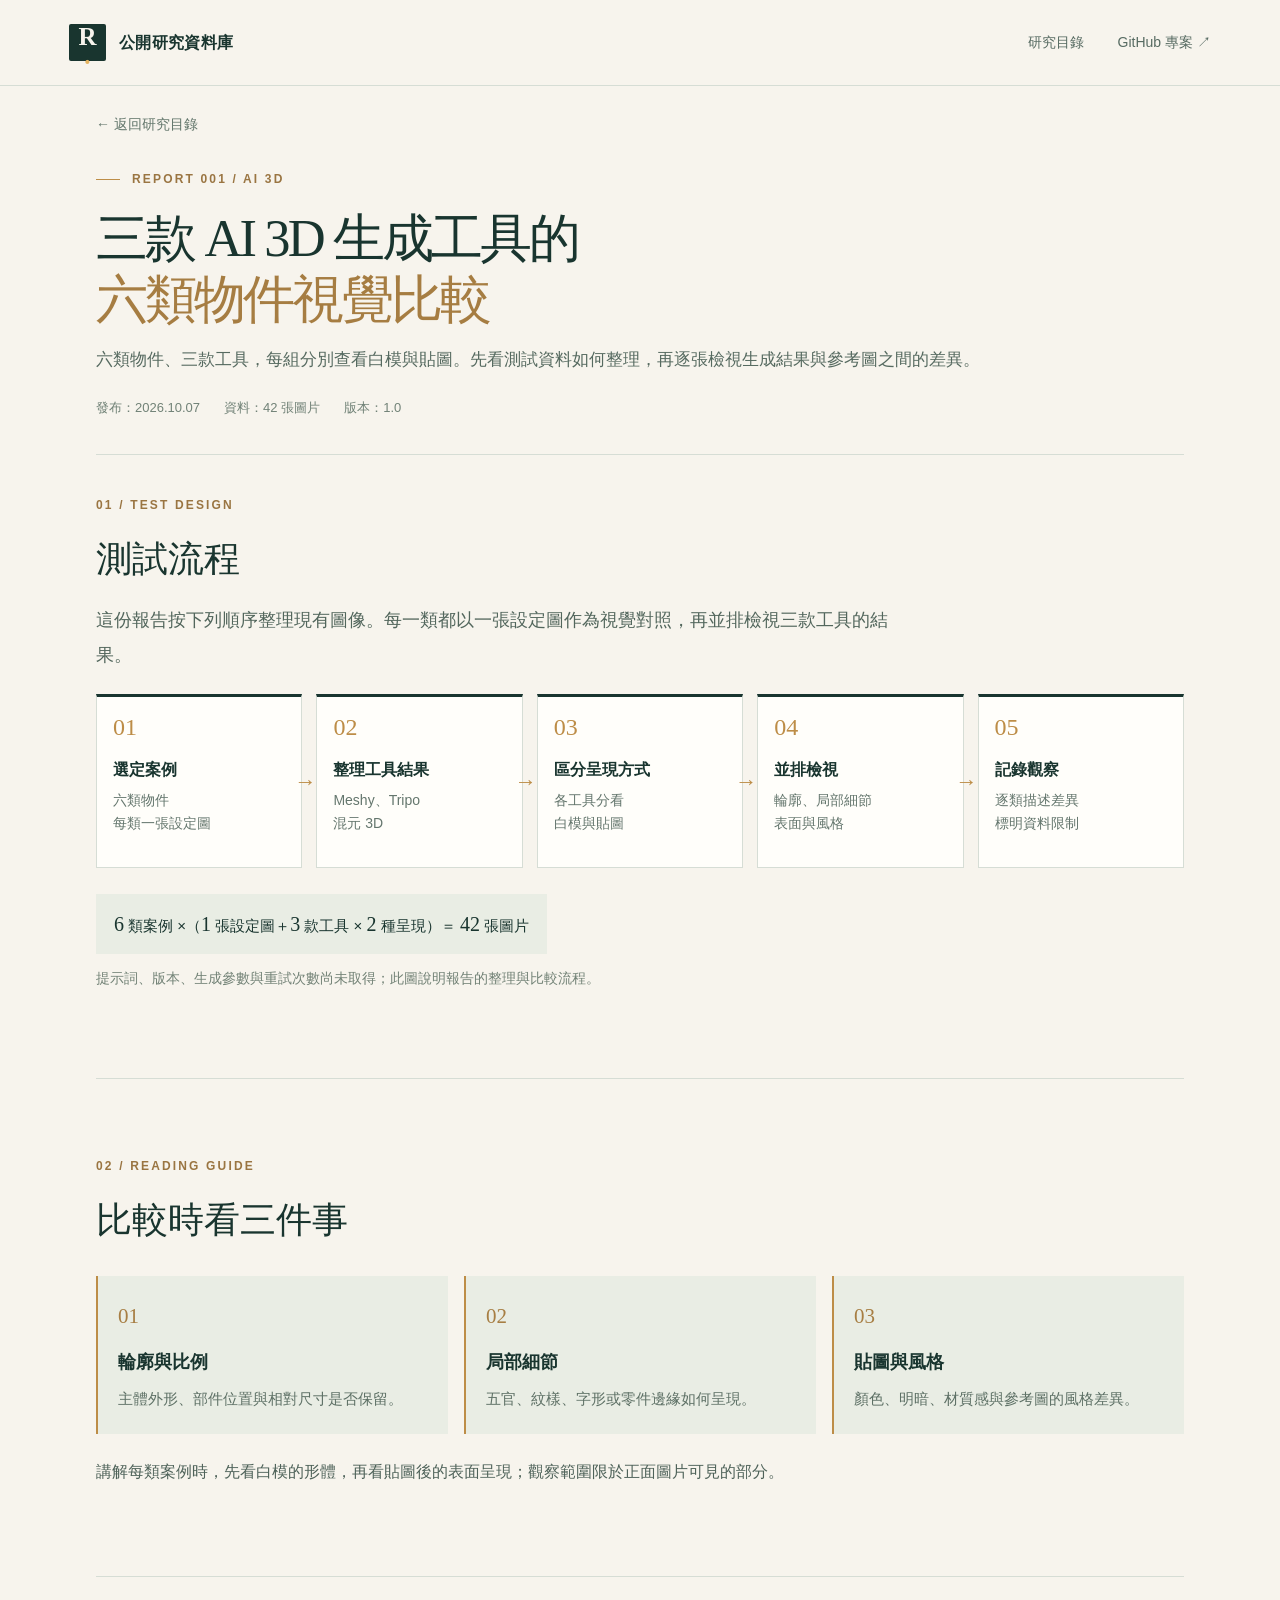
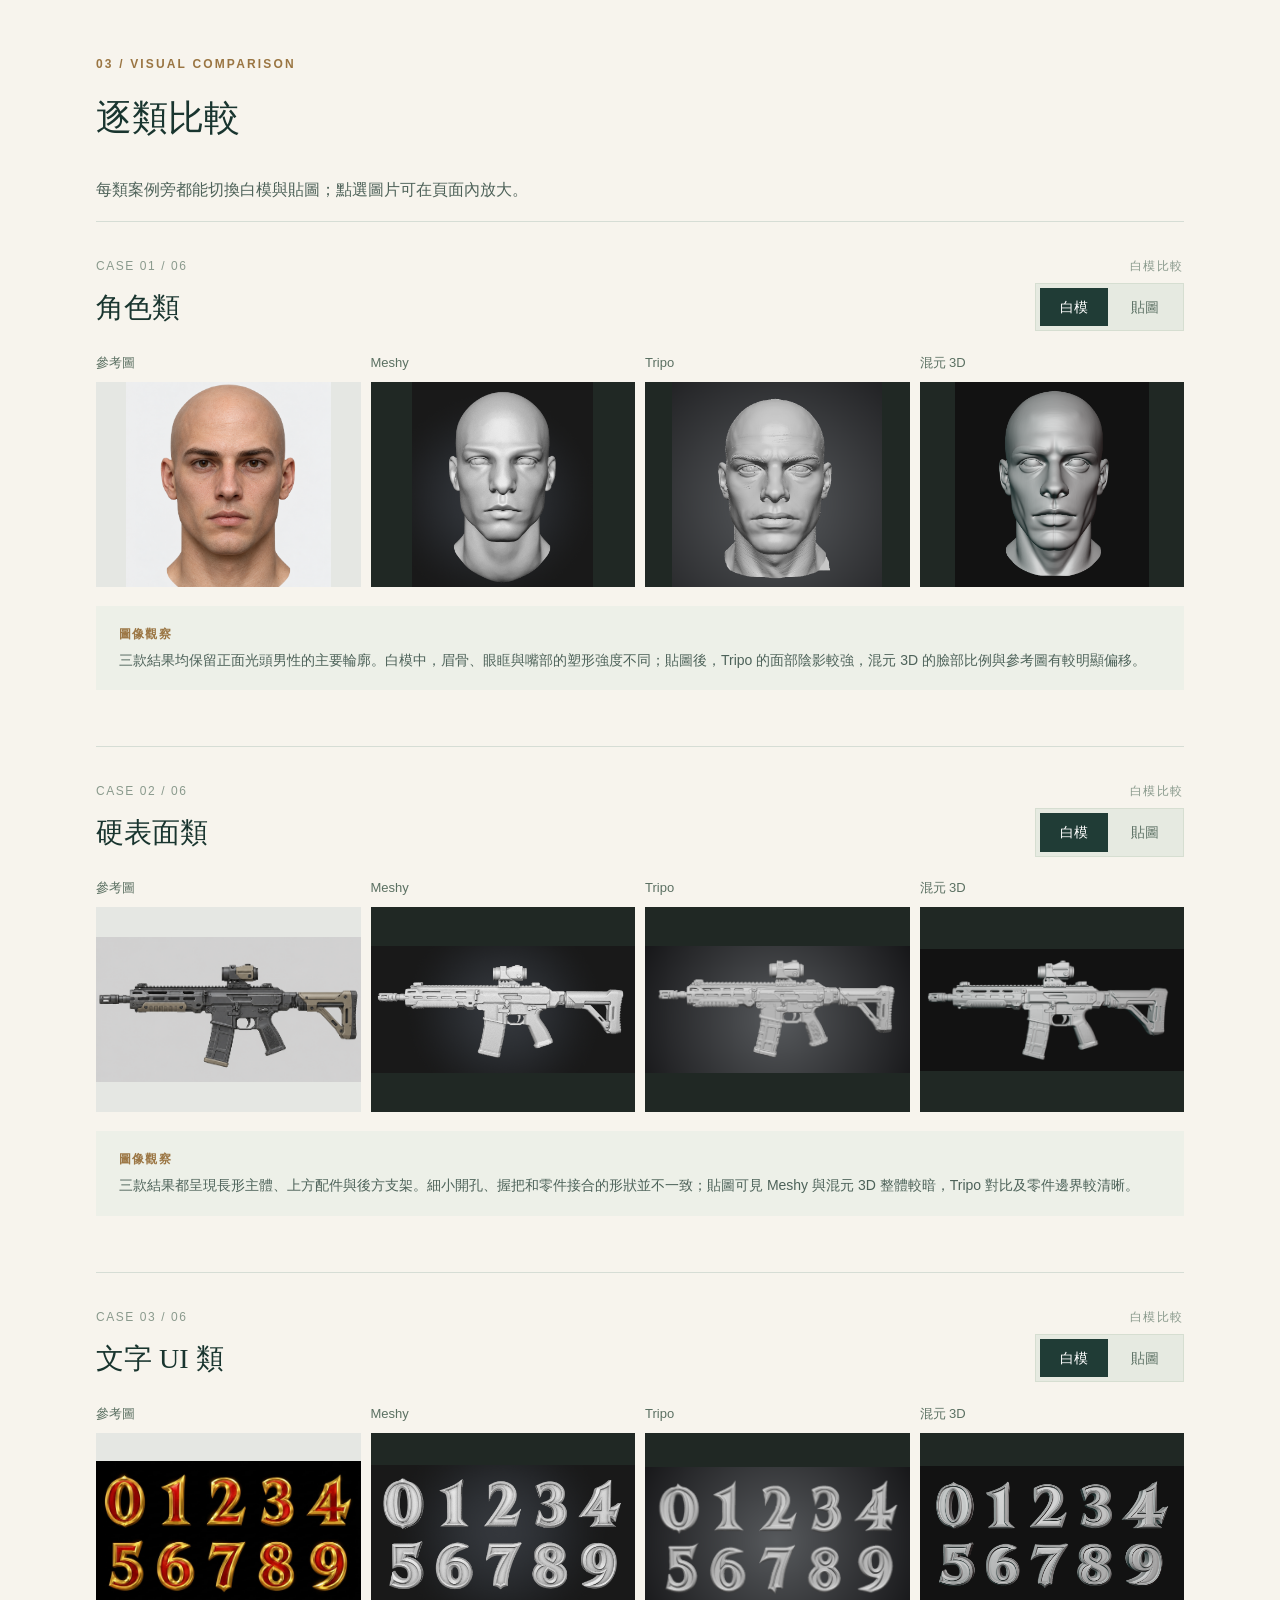
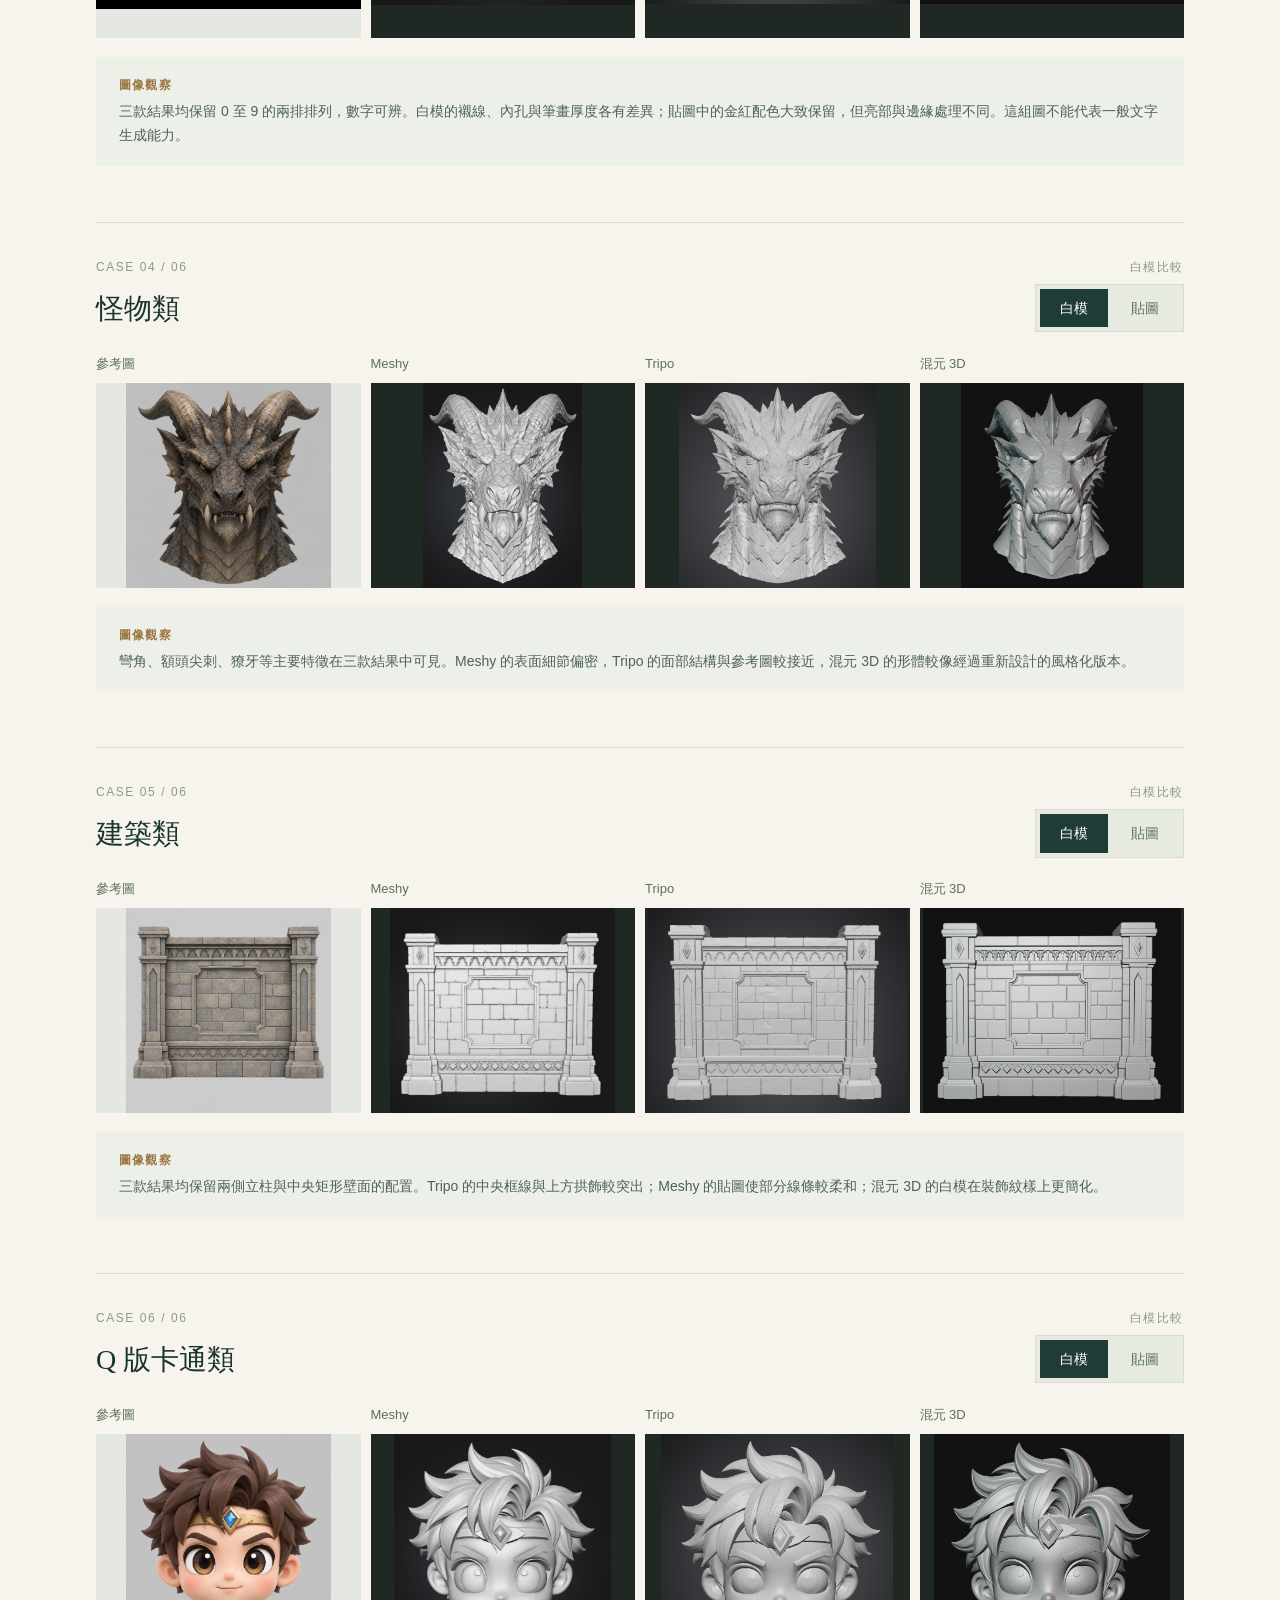
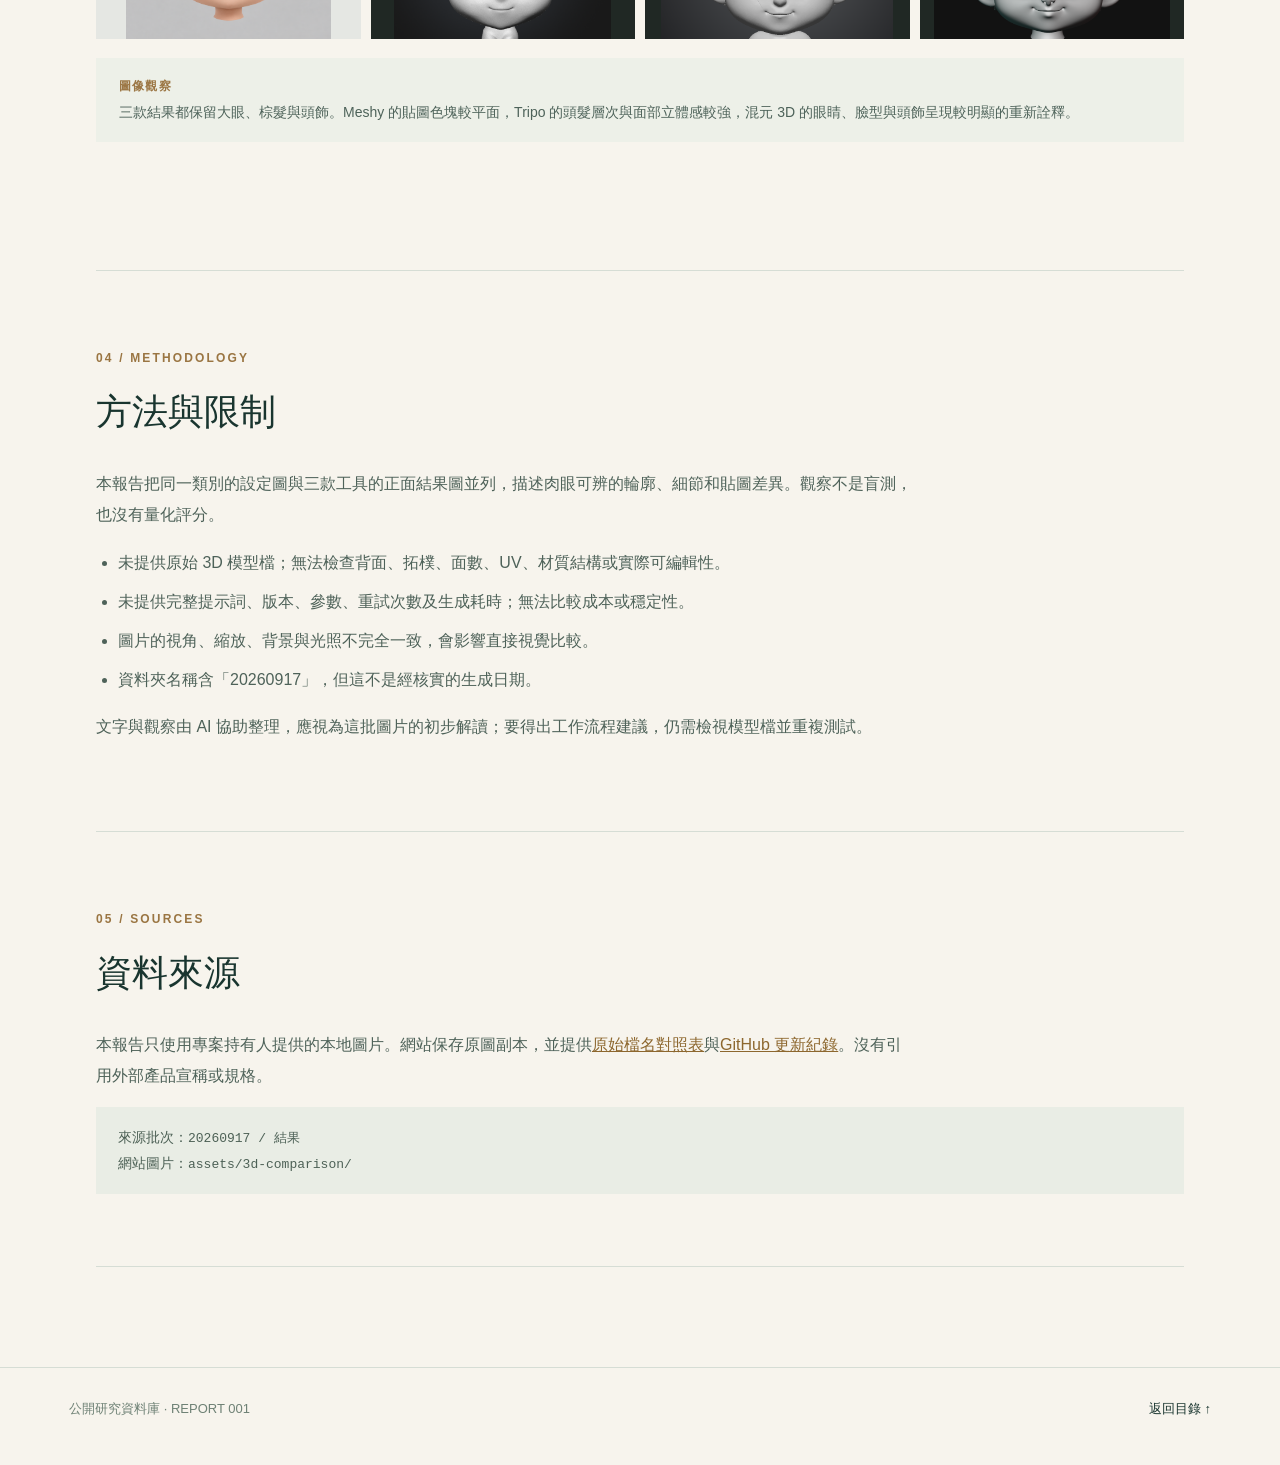
==== reports/3d-generation-comparison.html @ 57344607 "Place image mode controls beside each comparison case" ====
<!doctype html>
<html lang="zh-Hant">
<head>
  <meta charset="utf-8">
  <meta name="viewport" content="width=device-width, initial-scale=1">
  <meta name="theme-color" content="#f7f4ed">
  <meta name="description" content="以六類物件的 42 張圖片，比較 Meshy、Tripo、混元 3D 的白模與貼圖成果。">
  <title>三款 AI 3D 生成工具的六類物件視覺比較｜公開研究資料庫</title>
  <link rel="icon" type="image/svg+xml" href="data:image/svg+xml,%3Csvg xmlns='http://www.w3.org/2000/svg' viewBox='0 0 64 64'%3E%3Crect width='64' height='64' rx='13' fill='%231e3833'/%3E%3Cpath d='M16 17h15q6 0 6 7v23H22q-6 0-6-7zm32 0H33q-6 0-6 7v23h15q6 0 6-7z' fill='none' stroke='%23e5b461' stroke-width='3'/%3E%3C/svg%3E">
  <link rel="stylesheet" href="../styles.css">
  <link rel="stylesheet" href="../report-controls.css">
  <script src="../report.js" defer></script>
</head>
<body>
  <header class="site-header"><a class="brand" href="../" aria-label="公開研究資料庫首頁"><span class="brand-mark">R<span class="brand-dot">·</span></span><span>公開研究資料庫</span></a><nav aria-label="主選單"><a href="../">研究目錄</a><a href="https://github.com/pastfantast-glitch/open-research-library">GitHub 專案 ↗</a></nav></header>
  <main class="report-page">
    <div class="report-heading"><a class="back-link" href="../">← 返回研究目錄</a><div class="eyebrow"><span class="eyebrow-line"></span> REPORT 001 / AI 3D</div><h1>三款 AI 3D 生成工具的<br><em>六類物件視覺比較</em></h1><p class="report-deck">六類物件、三款工具，每組分別查看白模與貼圖。先看測試資料如何整理，再逐張檢視生成結果與參考圖之間的差異。</p><div class="byline"><span>發布：2026.10.07</span><span>資料：42 張圖片</span><span>版本：1.0</span></div></div>
    <div class="report-layout">
      <div class="report-body">
        <section id="process" class="article-section process-section" aria-labelledby="process-title"><span class="section-num">01 / TEST DESIGN</span><h2 id="process-title">測試流程</h2><p>這份報告按下列順序整理現有圖像。每一類都以一張設定圖作為視覺對照，再並排檢視三款工具的結果。</p><ol class="process-flow"><li><span class="step-index">01</span><h3>選定案例</h3><p>六類物件<br>每類一張設定圖</p></li><li><span class="step-index">02</span><h3>整理工具結果</h3><p>Meshy、Tripo<br>混元 3D</p></li><li><span class="step-index">03</span><h3>區分呈現方式</h3><p>各工具分看<br>白模與貼圖</p></li><li><span class="step-index">04</span><h3>並排檢視</h3><p>輪廓、局部細節<br>表面與風格</p></li><li><span class="step-index">05</span><h3>記錄觀察</h3><p>逐類描述差異<br>標明資料限制</p></li></ol><p class="process-total"><strong>6</strong> 類案例 ×（<strong>1</strong> 張設定圖＋<strong>3</strong> 款工具 × <strong>2</strong> 種呈現）＝ <strong>42</strong> 張圖片</p><p class="process-caveat">提示詞、版本、生成參數與重試次數尚未取得；此圖說明報告的整理與比較流程。</p></section>
        <section id="overview" class="article-section"><span class="section-num">02 / READING GUIDE</span><h2>比較時看三件事</h2><div class="criteria-grid"><div><span>01</span><h3>輪廓與比例</h3><p>主體外形、部件位置與相對尺寸是否保留。</p></div><div><span>02</span><h3>局部細節</h3><p>五官、紋樣、字形或零件邊緣如何呈現。</p></div><div><span>03</span><h3>貼圖與風格</h3><p>顏色、明暗、材質感與參考圖的風格差異。</p></div></div><p>講解每類案例時，先看白模的形體，再看貼圖後的表面呈現；觀察範圍限於正面圖片可見的部分。</p></section>
        <section id="comparison" class="article-section comparison-section"><span class="section-num">03 / VISUAL COMPARISON</span><h2>逐類比較</h2><p>每類案例旁都能切換白模與貼圖；點選圖片可在頁面內放大。</p><div id="comparison-list"></div></section>
        <section id="limits" class="article-section"><span class="section-num">04 / METHODOLOGY</span><h2>方法與限制</h2><p>本報告把同一類別的設定圖與三款工具的正面結果圖並列，描述肉眼可辨的輪廓、細節和貼圖差異。觀察不是盲測，也沒有量化評分。</p><ul class="limits-list"><li>未提供原始 3D 模型檔；無法檢查背面、拓樸、面數、UV、材質結構或實際可編輯性。</li><li>未提供完整提示詞、版本、參數、重試次數及生成耗時；無法比較成本或穩定性。</li><li>圖片的視角、縮放、背景與光照不完全一致，會影響直接視覺比較。</li><li>資料夾名稱含「20260917」，但這不是經核實的生成日期。</li></ul><p>文字與觀察由 AI 協助整理，應視為這批圖片的初步解讀；要得出工作流程建議，仍需檢視模型檔並重複測試。</p></section>
        <section id="sources" class="article-section"><span class="section-num">05 / SOURCES</span><h2>資料來源</h2><p>本報告只使用專案持有人提供的本地圖片。網站保存原圖副本，並提供<a href="https://github.com/pastfantast-glitch/open-research-library/blob/main/reports/3d-generation-comparison-sources.md">原始檔名對照表</a>與<a href="https://github.com/pastfantast-glitch/open-research-library/commits/main">GitHub 更新紀錄</a>。沒有引用外部產品宣稱或規格。</p><div class="source-note">來源批次：<code>20260917 / 結果</code><br>網站圖片：<code>assets/3d-comparison/</code></div></section>
      </div>
    </div>
  </main>
  <dialog id="image-dialog" class="image-dialog" aria-label="圖片放大檢視" aria-describedby="image-dialog-caption">
    <div class="image-dialog-content"><button type="button" class="image-dialog-close" aria-label="關閉放大圖片">關閉 ×</button><img id="image-dialog-image" alt=""><p id="image-dialog-caption"></p></div>
  </dialog>
  <footer class="site-footer"><span>公開研究資料庫 · REPORT 001</span><a href="../">返回目錄 ↑</a></footer>
</body>
</html>
---- styles.css ----
:root{color-scheme:light;--paper:#f7f4ed;--ink:#19352f;--muted:#61716b;--line:#d6ddd5;--gold:#bd8d47;--dark:#203c36;--surface:#fffefa}*{box-sizing:border-box}html{scroll-behavior:smooth}body{margin:0;background:var(--paper);color:var(--ink);font-family:Arial,"Noto Sans TC","Microsoft JhengHei",sans-serif;font-size:16px;line-height:1.75}a{color:inherit}a:focus-visible,button:focus-visible{outline:3px solid var(--gold);outline-offset:3px}img{display:block;max-width:100%}.site-header{height:86px;padding:0 max(5.4vw,22px);display:flex;align-items:center;justify-content:space-between;border-bottom:1px solid var(--line)}.brand{text-decoration:none;font-weight:700;display:flex;align-items:center;gap:13px;letter-spacing:.02em}.brand-mark{height:37px;width:37px;background:var(--ink);color:var(--paper);display:grid;place-items:center;border-radius:2px;font-family:Georgia,serif;font-size:25px;line-height:1}.brand-dot{color:#e5b461}.site-header nav{display:flex;gap:34px;align-items:center}.site-header nav a{text-decoration:none;color:#576b62;font-size:14px}.site-header nav a:hover,.site-header nav .nav-active{color:var(--ink)}main{max-width:1600px;margin:auto}.catalog-intro{padding:110px max(7.5vw,24px) 65px;min-height:570px;background:radial-gradient(circle at 88% 20%,#e4e7db 0,#f7f4ed 34%)}.eyebrow,.overline,.section-num{font-size:12px;font-weight:700;letter-spacing:.18em;color:#9a7542}.eyebrow{display:flex;align-items:center;gap:12px}.eyebrow-line{display:inline-block;height:1px;width:24px;background:var(--gold)}h1,h2,h3,p{margin-top:0}.catalog-intro h1,.report-heading h1{font-family:Georgia,"Noto Serif TC","PMingLiU",serif;font-weight:500;letter-spacing:-.055em;line-height:1.17}.catalog-intro h1{font-size:clamp(55px,7.2vw,112px);margin:25px 0 23px}.catalog-intro h1 em,.report-heading h1 em{font-style:normal;color:#a67d42}.catalog-intro>p{max-width:580px;font-size:18px;color:#53665d;line-height:1.9}.catalog-meta{display:flex;gap:42px;flex-wrap:wrap;margin-top:65px;padding-top:20px;border-top:1px solid var(--line);color:#66776e;font-size:14px}.catalog-meta strong{font-family:Georgia,serif;font-size:22px;font-weight:400;color:var(--ink);margin-right:8px}.listing{padding:70px max(7.5vw,24px) 100px}.section-heading{display:flex;justify-content:space-between;align-items:flex-end;margin-bottom:30px}.section-heading h2{font-family:Georgia,"Noto Serif TC",serif;font-size:36px;font-weight:500;margin:5px 0 0}.listing-count{font-family:Georgia,serif;color:#74877d;font-size:14px}.report-card{display:grid;grid-template-columns:42% 58%;min-height:390px;background:var(--surface);border:1px solid var(--line);text-decoration:none;transition:transform .2s,box-shadow .2s}.report-card:hover{transform:translateY(-3px);box-shadow:0 16px 40px #213b2c19}.report-cover{position:relative;background:#2e3734;overflow:hidden}.report-cover img{width:100%;height:100%;object-fit:cover;object-position:center 39%;opacity:.9;transition:transform .5s}.report-card:hover .report-cover img{transform:scale(1.04)}.cover-index{position:absolute;left:24px;top:23px;color:#fff;border:1px solid #ffffff80;padding:4px 11px;font-size:12px;letter-spacing:.14em}.report-card-body{padding:38px 46px;display:flex;flex-direction:column}.tag-row{display:flex;gap:8px;flex-wrap:wrap}.tag{border:1px solid #cbd7cd;color:#526a59;padding:2px 10px;font-size:12px;letter-spacing:.04em}.report-card h3{font-family:Georgia,"Noto Serif TC",serif;font-size:clamp(25px,2.7vw,38px);font-weight:500;line-height:1.5;margin:30px 0 10px}.report-card p{color:#63736b;max-width:540px;font-size:15px}.card-footer{border-top:1px solid var(--line);padding-top:18px;margin-top:auto;display:flex;justify-content:space-between;gap:10px;color:#76857c;font-size:13px}.read-link{font-weight:700;color:var(--ink)}.method-note{margin:0 max(7.5vw,24px) 110px;padding:40px 50px;background:#e9ece2;border-left:3px solid var(--gold)}.method-note h2{font-family:Georgia,"Noto Serif TC",serif;font-size:28px;font-weight:500;margin:8px 0}.method-note p{max-width:760px;color:#617168;margin-bottom:0}.site-footer{min-height:100px;border-top:1px solid var(--line);padding:30px max(5.4vw,22px);display:flex;justify-content:space-between;gap:20px;color:#6e8175;font-size:13px}.site-footer a{text-decoration:none;color:var(--ink)}
.report-page{padding:0 max(7.5vw,24px) 100px}.report-heading{padding:37px 0 55px;border-bottom:1px solid var(--line)}.back-link{font-size:14px;color:#62766b;text-decoration:none;display:inline-block;margin-bottom:62px}.back-link:hover{text-decoration:underline}.report-heading h1{font-size:clamp(42px,5vw,75px);margin:25px 0 22px}.report-deck{max-width:780px;font-size:18px;line-height:1.9;color:#566a60}.byline{display:flex;flex-wrap:wrap;gap:24px;margin-top:34px;font-size:13px;color:#718277}.report-layout{display:grid;grid-template-columns:175px minmax(0,1fr);gap:6vw;max-width:1250px;margin:auto}.report-aside{position:sticky;top:30px;align-self:start;padding-top:75px;display:flex;flex-direction:column;gap:14px}.report-aside .overline{margin-bottom:10px}.report-aside a{font-size:14px;text-decoration:none;color:#65796d}.report-aside a:hover{text-decoration:underline;color:var(--ink)}.report-body{min-width:0}.article-section{padding:72px 0;border-bottom:1px solid var(--line);scroll-margin-top:22px}.article-section h2{font-family:Georgia,"Noto Serif TC",serif;font-size:36px;font-weight:500;margin:10px 0 24px}.article-section>p,.article-section>ul{max-width:820px;color:#4e6259;line-height:1.95}.article-section a{color:#8d672e}.summary-grid{display:flex;max-width:760px;border-top:1px solid var(--line);border-bottom:1px solid var(--line);margin:37px 0;padding:24px 0}.summary-grid div{flex:1;display:flex;flex-direction:column;gap:2px;padding:0 18px;border-right:1px solid var(--line)}.summary-grid div:first-child{padding-left:0}.summary-grid div:last-child{border:0}.summary-grid strong{font-family:Georgia,serif;font-size:38px;font-weight:400;line-height:1.2}.summary-grid span{font-size:13px;color:#73847a}.mode-switch{display:inline-flex;padding:4px;background:#e6eae1;border:1px solid #d6ded1;margin:15px 0 34px;gap:3px}.mode-switch button{appearance:none;border:0;background:transparent;padding:9px 26px;font:inherit;font-size:14px;color:#5b7063;cursor:pointer}.mode-switch button.active{background:var(--dark);color:#fff}.case-study{padding:34px 0 56px;border-top:1px solid var(--line);scroll-margin-top:24px}.case-topline{display:flex;justify-content:space-between;color:#8a9a8d;font-size:12px;letter-spacing:.13em}.case-study h3{font-family:Georgia,"Noto Serif TC",serif;font-size:28px;font-weight:500;margin:6px 0 24px}.comparison-grid{display:grid;grid-template-columns:repeat(4,minmax(0,1fr));gap:10px}.comparison-grid figure{margin:0;min-width:0}.comparison-grid figcaption{font-size:13px;color:#5b7062;min-height:30px}.image-link{position:relative;display:block;background:#202824;height:205px;overflow:hidden}.image-link img{width:100%;height:100%;object-fit:contain}.reference-figure .image-link{background:#e5e7e3}.expand-hint{position:absolute;right:5px;bottom:5px;background:#19352fe0;color:#fff;padding:2px 7px;font-size:11px;opacity:0;transition:opacity .2s}.image-link:hover .expand-hint,.image-link:focus-visible .expand-hint{opacity:1}.case-observation{max-width:none!important;background:#edf0e8;padding:18px 23px;margin:19px 0 0;color:#4d6259;font-size:14px}.case-observation span{display:block;font-size:12px;color:#9c7745;font-weight:700;letter-spacing:.1em;margin-bottom:3px}.limits-list{padding-left:22px}.limits-list li{margin-bottom:8px}.source-note{background:#e9ede5;padding:18px 22px;font-size:14px;color:#4d6156;overflow-wrap:anywhere}.source-note code{font-size:13px}
@media(max-width:900px){.catalog-intro{min-height:auto;padding-top:75px}.report-layout{grid-template-columns:1fr}.report-aside{display:none}.comparison-grid{grid-template-columns:repeat(2,minmax(0,1fr))}.image-link{height:240px}.report-card{grid-template-columns:40% 60%}.report-card-body{padding:28px}}@media(max-width:600px){.site-header{height:auto;min-height:75px;padding:15px 20px;gap:12px}.brand{font-size:14px}.site-header nav{gap:14px}.site-header nav a{font-size:12px}.site-header nav a:last-child{max-width:76px;line-height:1.3}.catalog-intro{padding:68px 24px 40px}.catalog-intro h1{font-size:58px}.catalog-meta{margin-top:42px;gap:14px 25px}.listing{padding:60px 20px}.report-card{display:block}.report-cover{height:270px}.report-card-body{min-height:340px;padding:25px}.report-card h3{font-size:28px;margin:25px 0 8px}.card-footer{font-size:12px}.method-note{margin:0 20px 65px;padding:28px}.site-footer{padding:25px 20px;flex-direction:column}.report-page{padding:0 20px 70px}.back-link{margin-bottom:50px}.report-heading h1{font-size:42px}.report-deck{font-size:16px}.article-section{padding:56px 0}.article-section h2{font-size:31px}.comparison-grid{gap:8px}.image-link{height:170px}.case-study h3{font-size:25px}.case-observation{padding:15px}.summary-grid strong{font-size:32px}.summary-grid div{padding:0 10px}}
.report-layout{display:block;max-width:1100px}.image-link{appearance:none;border:0;width:100%;padding:0;cursor:zoom-in;text-align:left}.dialog-open{overflow:hidden}.image-dialog{width:min(1200px,calc(100vw - 32px));max-width:none;max-height:calc(100dvh - 32px);padding:0;border:0;background:#14241f;color:#fff;box-shadow:0 24px 80px #07130eb3}.image-dialog::backdrop{background:#07120fd9}.image-dialog-content{display:flex;flex-direction:column;align-items:center;padding:48px 18px 12px}.image-dialog-close{position:absolute;right:12px;top:8px;border:0;background:transparent;color:#fff;font:inherit;font-size:15px;cursor:pointer;padding:6px 10px}.image-dialog img{display:block;max-width:100%;max-height:calc(100dvh - 130px);width:auto;height:auto;object-fit:contain}.image-dialog p{margin:10px 0 0;font-size:14px;color:#e3e9e3;text-align:center}
.process-section{padding-top:60px}.process-section>p:first-of-type{font-size:18px;color:#52665c}.process-flow{list-style:none;display:grid;grid-template-columns:repeat(5,minmax(0,1fr));gap:14px;padding:0;margin:34px 0 20px}.process-flow li{position:relative;min-width:0;min-height:174px;padding:18px 16px;background:#fffefa;border:1px solid var(--line);border-top:3px solid var(--ink)}.process-flow li:not(:last-child)::after{content:'→';position:absolute;top:50%;right:-15px;transform:translateY(-50%);z-index:1;color:var(--gold);font-size:22px;line-height:1}.step-index{display:block;font-family:Georgia,serif;font-size:24px;line-height:1;color:var(--gold);margin-bottom:20px}.process-flow h3{font-size:16px;line-height:1.4;margin:0 0 8px}.process-flow p{font-size:14px;line-height:1.65;color:#64766d;margin:0}.process-total{display:inline-block!important;max-width:none!important;margin:6px 0 11px;padding:13px 18px;background:#e9ede4;color:var(--ink)!important;font-size:15px;line-height:1.7!important}.process-total strong{font-family:Georgia,serif;font-size:20px;font-weight:400}.process-caveat{font-size:14px;color:#728276!important}.image-dialog{width:min(760px,calc(100vw - 36px));max-height:min(78dvh,700px)}.image-dialog::backdrop{background:#07120f99}.image-dialog-content{padding:42px 15px 13px}.image-dialog img{max-height:min(60dvh,580px)}
@media(max-width:820px){.process-flow{grid-template-columns:1fr;gap:10px}.process-flow li{display:grid;grid-template-columns:40px 1fr;column-gap:12px;min-height:0;padding:15px}.process-flow li:not(:last-child)::after{display:none}.step-index{grid-row:span 2;margin:2px 0 0}.process-flow h3{margin:0 0 3px}.process-flow p br{display:none}.process-total{display:block!important}}
.criteria-grid{display:grid;grid-template-columns:repeat(3,minmax(0,1fr));gap:16px;margin:24px 0 22px}.criteria-grid>div{padding:22px 20px;background:#e9ede4;border-left:2px solid var(--gold)}.criteria-grid span{font-family:Georgia,serif;color:#a77e43;font-size:21px}.criteria-grid h3{font-size:18px;margin:12px 0 8px}.criteria-grid p{font-size:15px;line-height:1.75;color:#5d7065;margin:0}@media(min-width:901px){.report-heading{padding:24px 0 35px}.back-link{margin-bottom:32px}.report-heading h1{font-size:clamp(42px,4.1vw,60px);margin:18px 0 14px}.report-deck{font-size:17px;max-width:900px}.byline{margin-top:20px}.process-section{padding-top:35px}.process-section h2{margin-bottom:12px}.process-flow{margin-top:20px}}@media(max-width:700px){.criteria-grid{grid-template-columns:1fr;gap:10px}.criteria-grid>div{padding:16px 18px}.criteria-grid h3{margin:2px 0}.criteria-grid p{font-size:14px}}
---- report-controls.css ----
.case-heading-row {
  display: flex;
  align-items: center;
  justify-content: space-between;
  flex-wrap: wrap;
  gap: 12px;
  margin: 6px 0 20px;
}

.case-heading-row h3 {
  margin: 0;
}

.case-mode-switch {
  margin: 0;
}

.case-mode-switch button {
  padding: 7px 20px;
}

@media (max-width: 600px) {
  .case-heading-row {
    align-items: flex-start;
  }

  .case-mode-switch button {
    padding: 7px 17px;
  }
}
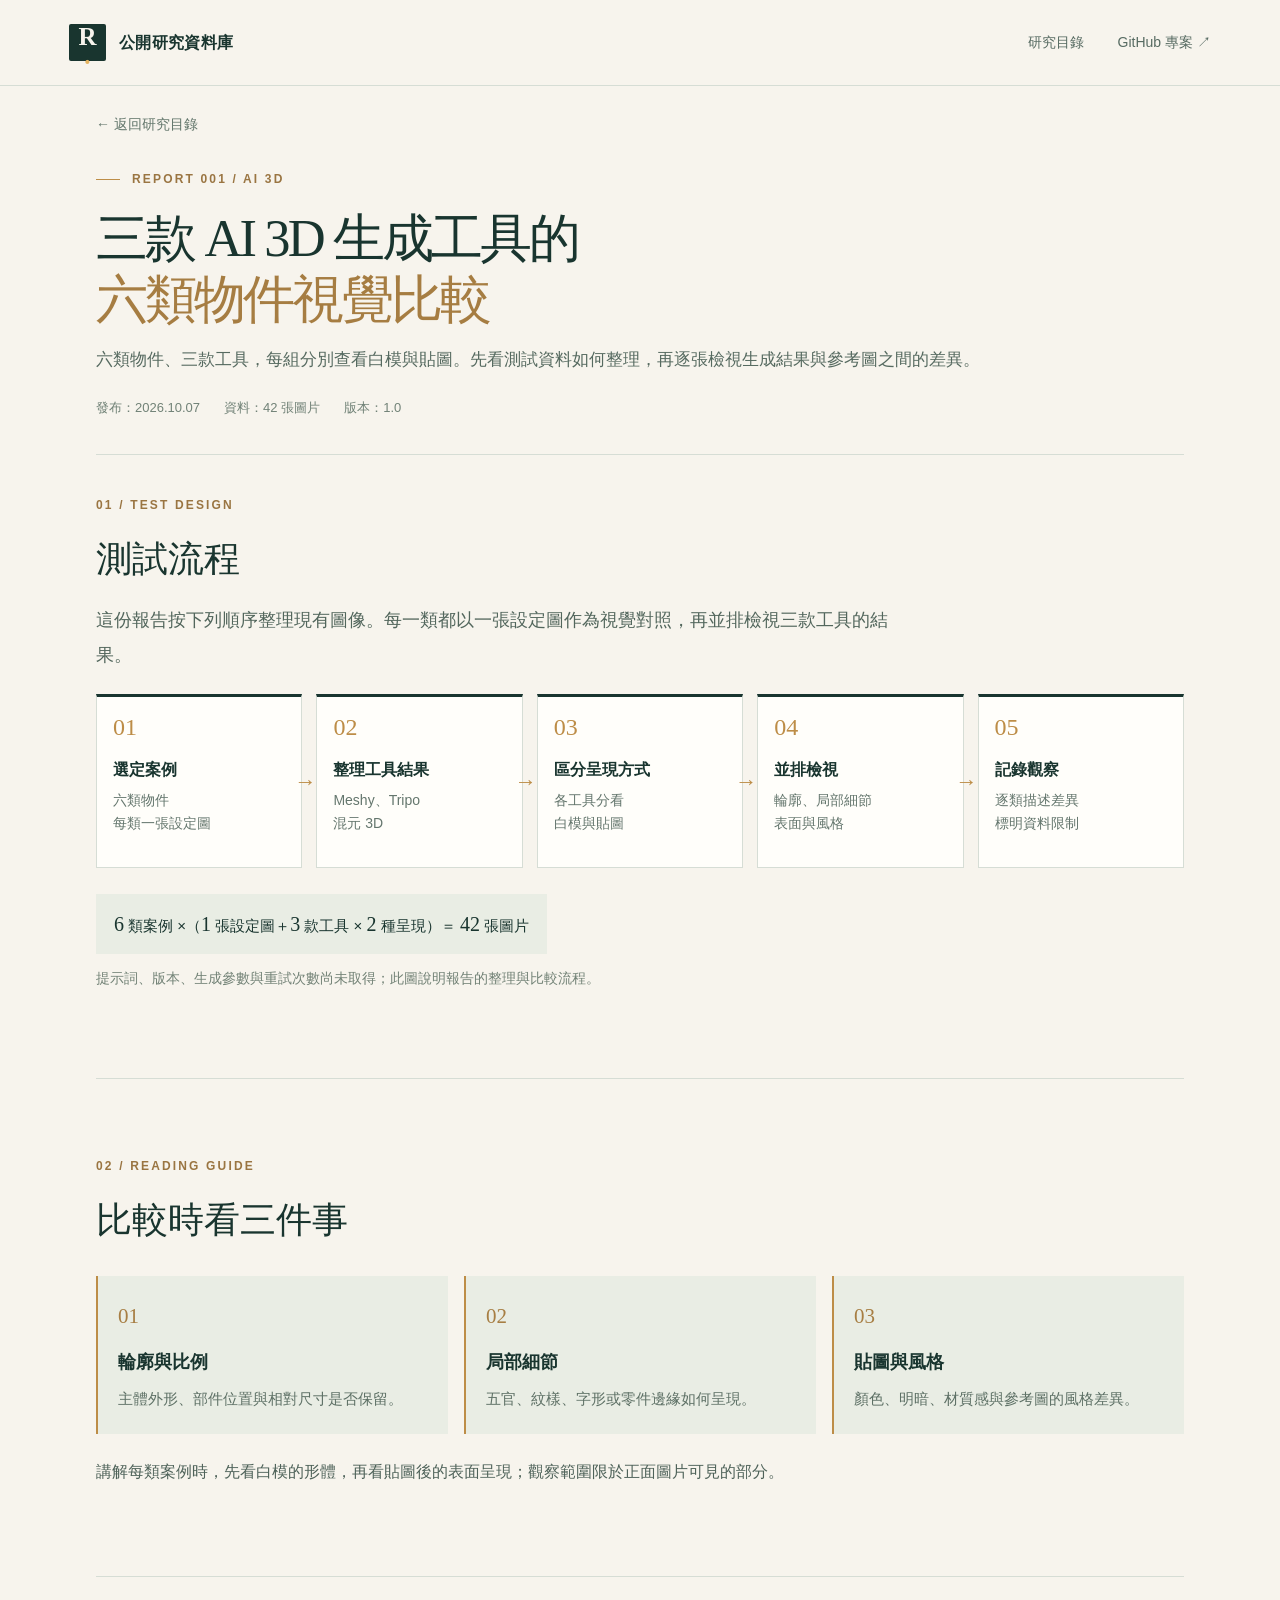
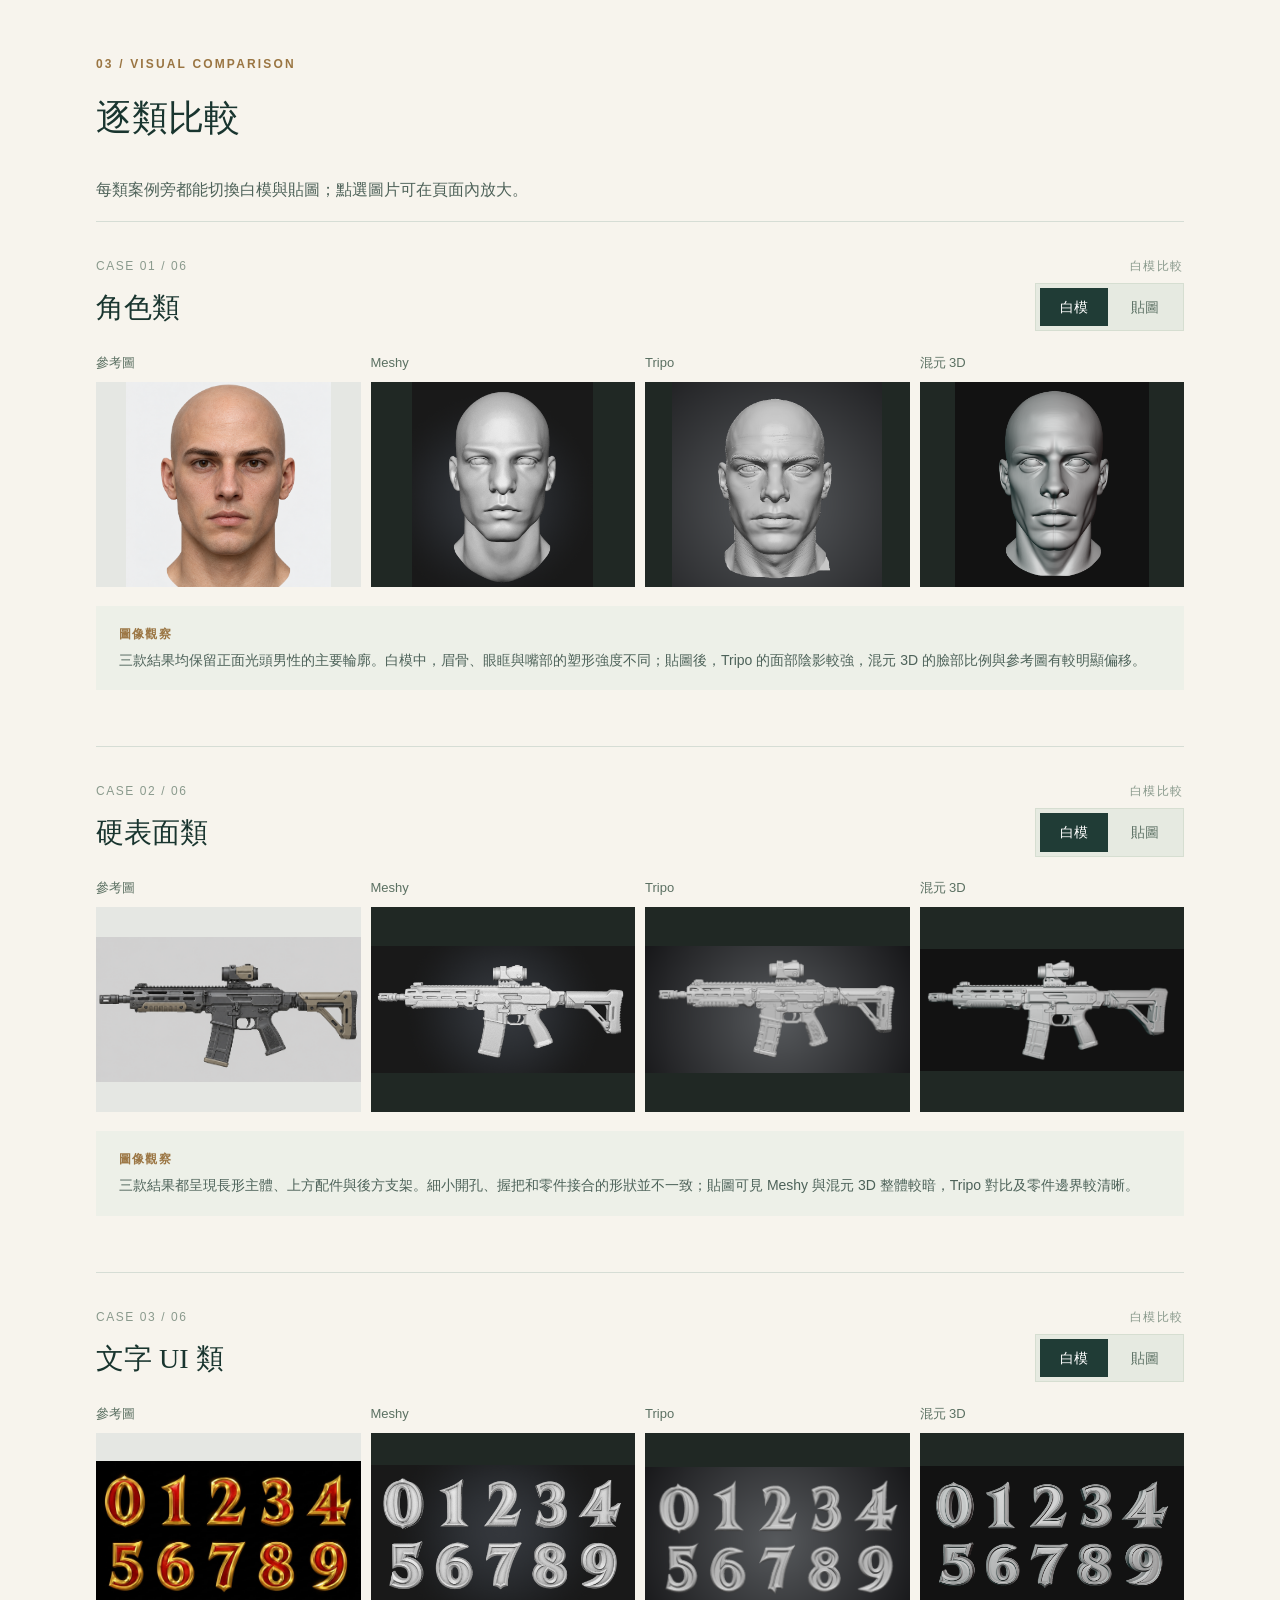
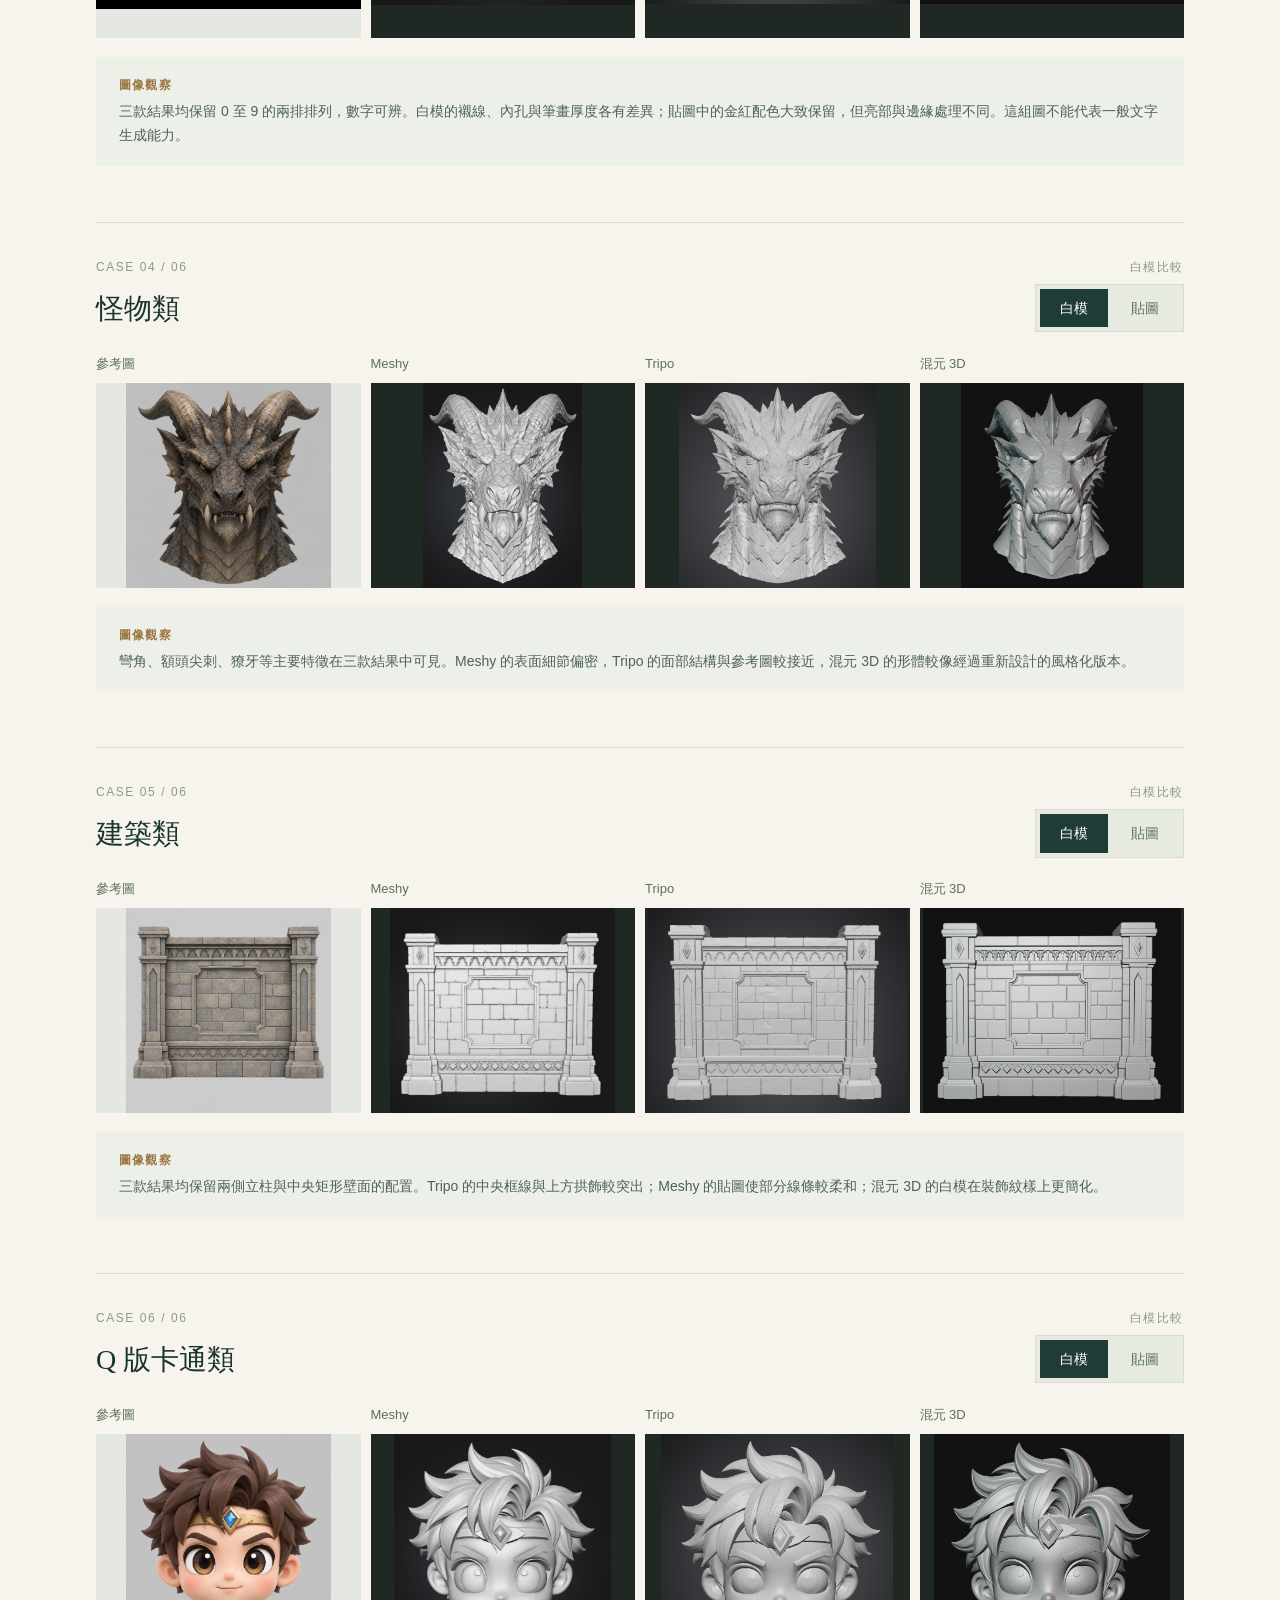
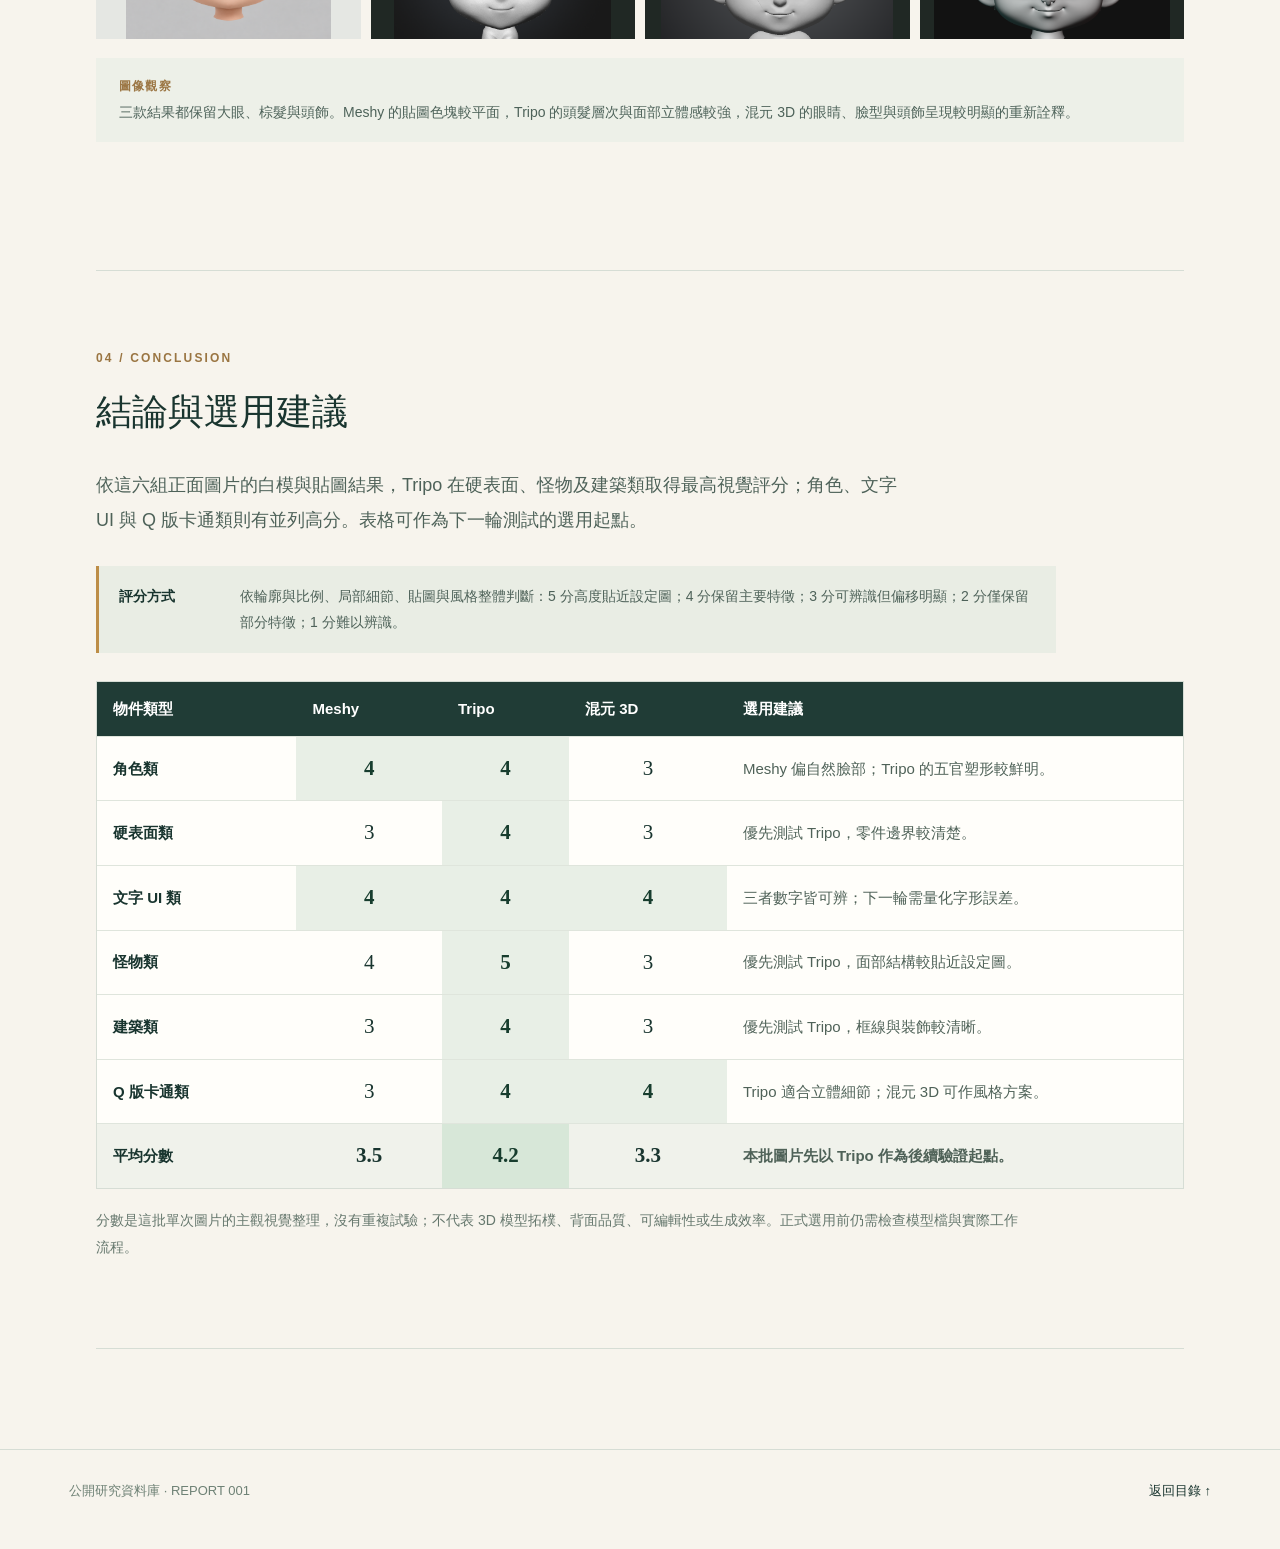
==== commit 002bfd63: "Replace report ending with visual scorecard and recommendations" ====
--- a/reports/3d-generation-comparison.html
+++ b/reports/3d-generation-comparison.html
@@ -20,8 +20,7 @@
         <section id="process" class="article-section process-section" aria-labelledby="process-title"><span class="section-num">01 / TEST DESIGN</span><h2 id="process-title">測試流程</h2><p>這份報告按下列順序整理現有圖像。每一類都以一張設定圖作為視覺對照，再並排檢視三款工具的結果。</p><ol class="process-flow"><li><span class="step-index">01</span><h3>選定案例</h3><p>六類物件<br>每類一張設定圖</p></li><li><span class="step-index">02</span><h3>整理工具結果</h3><p>Meshy、Tripo<br>混元 3D</p></li><li><span class="step-index">03</span><h3>區分呈現方式</h3><p>各工具分看<br>白模與貼圖</p></li><li><span class="step-index">04</span><h3>並排檢視</h3><p>輪廓、局部細節<br>表面與風格</p></li><li><span class="step-index">05</span><h3>記錄觀察</h3><p>逐類描述差異<br>標明資料限制</p></li></ol><p class="process-total"><strong>6</strong> 類案例 ×（<strong>1</strong> 張設定圖＋<strong>3</strong> 款工具 × <strong>2</strong> 種呈現）＝ <strong>42</strong> 張圖片</p><p class="process-caveat">提示詞、版本、生成參數與重試次數尚未取得；此圖說明報告的整理與比較流程。</p></section>
         <section id="overview" class="article-section"><span class="section-num">02 / READING GUIDE</span><h2>比較時看三件事</h2><div class="criteria-grid"><div><span>01</span><h3>輪廓與比例</h3><p>主體外形、部件位置與相對尺寸是否保留。</p></div><div><span>02</span><h3>局部細節</h3><p>五官、紋樣、字形或零件邊緣如何呈現。</p></div><div><span>03</span><h3>貼圖與風格</h3><p>顏色、明暗、材質感與參考圖的風格差異。</p></div></div><p>講解每類案例時，先看白模的形體，再看貼圖後的表面呈現；觀察範圍限於正面圖片可見的部分。</p></section>
         <section id="comparison" class="article-section comparison-section"><span class="section-num">03 / VISUAL COMPARISON</span><h2>逐類比較</h2><p>每類案例旁都能切換白模與貼圖；點選圖片可在頁面內放大。</p><div id="comparison-list"></div></section>
-        <section id="limits" class="article-section"><span class="section-num">04 / METHODOLOGY</span><h2>方法與限制</h2><p>本報告把同一類別的設定圖與三款工具的正面結果圖並列，描述肉眼可辨的輪廓、細節和貼圖差異。觀察不是盲測，也沒有量化評分。</p><ul class="limits-list"><li>未提供原始 3D 模型檔；無法檢查背面、拓樸、面數、UV、材質結構或實際可編輯性。</li><li>未提供完整提示詞、版本、參數、重試次數及生成耗時；無法比較成本或穩定性。</li><li>圖片的視角、縮放、背景與光照不完全一致，會影響直接視覺比較。</li><li>資料夾名稱含「20260917」，但這不是經核實的生成日期。</li></ul><p>文字與觀察由 AI 協助整理，應視為這批圖片的初步解讀；要得出工作流程建議，仍需檢視模型檔並重複測試。</p></section>
-        <section id="sources" class="article-section"><span class="section-num">05 / SOURCES</span><h2>資料來源</h2><p>本報告只使用專案持有人提供的本地圖片。網站保存原圖副本，並提供<a href="https://github.com/pastfantast-glitch/open-research-library/blob/main/reports/3d-generation-comparison-sources.md">原始檔名對照表</a>與<a href="https://github.com/pastfantast-glitch/open-research-library/commits/main">GitHub 更新紀錄</a>。沒有引用外部產品宣稱或規格。</p><div class="source-note">來源批次：<code>20260917 / 結果</code><br>網站圖片：<code>assets/3d-comparison/</code></div></section>
+        <section id="conclusion" class="article-section conclusion-section"><span class="section-num">04 / CONCLUSION</span><h2>結論與選用建議</h2><p>依這六組正面圖片的白模與貼圖結果，Tripo 在硬表面、怪物及建築類取得最高視覺評分；角色、文字 UI 與 Q 版卡通類則有並列高分。表格可作為下一輪測試的選用起點。</p><div class="score-key"><strong>評分方式</strong><span>依輪廓與比例、局部細節、貼圖與風格整體判斷：5 分高度貼近設定圖；4 分保留主要特徵；3 分可辨識但偏移明顯；2 分僅保留部分特徵；1 分難以辨識。</span></div><p class="table-swipe-hint">← 左右滑動查看完整評分與建議 →</p><div class="score-table-scroll" role="region" aria-label="六類物件生成結果評分表" tabindex="0"><table class="score-table"><caption>六類物件 × 三款 AI 3D 工具視覺評分</caption><thead><tr><th scope="col">物件類型</th><th scope="col">Meshy</th><th scope="col">Tripo</th><th scope="col">混元 3D</th><th scope="col">選用建議</th></tr></thead><tbody><tr><th scope="row">角色類</th><td class="score-best">4</td><td class="score-best">4</td><td>3</td><td>Meshy 偏自然臉部；Tripo 的五官塑形較鮮明。</td></tr><tr><th scope="row">硬表面類</th><td>3</td><td class="score-best">4</td><td>3</td><td>優先測試 Tripo，零件邊界較清楚。</td></tr><tr><th scope="row">文字 UI 類</th><td class="score-best">4</td><td class="score-best">4</td><td class="score-best">4</td><td>三者數字皆可辨；下一輪需量化字形誤差。</td></tr><tr><th scope="row">怪物類</th><td>4</td><td class="score-best">5</td><td>3</td><td>優先測試 Tripo，面部結構較貼近設定圖。</td></tr><tr><th scope="row">建築類</th><td>3</td><td class="score-best">4</td><td>3</td><td>優先測試 Tripo，框線與裝飾較清晰。</td></tr><tr><th scope="row">Q 版卡通類</th><td>3</td><td class="score-best">4</td><td class="score-best">4</td><td>Tripo 適合立體細節；混元 3D 可作風格方案。</td></tr></tbody><tfoot><tr><th scope="row">平均分數</th><td>3.5</td><td class="score-best">4.2</td><td>3.3</td><td>本批圖片先以 Tripo 作為後續驗證起點。</td></tr></tfoot></table></div><p class="score-note">分數是這批單次圖片的主觀視覺整理，沒有重複試驗；不代表 3D 模型拓樸、背面品質、可編輯性或生成效率。正式選用前仍需檢查模型檔與實際工作流程。</p></section>
       </div>
     </div>
   </main>
--- a/report-controls.css
+++ b/report-controls.css
@@ -28,3 +28,146 @@
     padding: 7px 17px;
   }
 }
+
+.conclusion-section > p:first-of-type {
+  font-size: 18px;
+  color: #4e6259;
+}
+
+.score-key {
+  display: grid;
+  grid-template-columns: 105px 1fr;
+  gap: 16px;
+  max-width: 960px;
+  padding: 18px 20px;
+  margin: 28px 0;
+  background: #e9ede4;
+  border-left: 3px solid #bd8d47;
+  font-size: 14px;
+  line-height: 1.8;
+  color: #4e6259;
+}
+
+.score-key strong {
+  color: #19352f;
+}
+
+.score-table-scroll {
+  overflow-x: auto;
+  overscroll-behavior-inline: contain;
+  border: 1px solid #d6ddd5;
+  background: #fffefa;
+}
+
+.score-table {
+  width: 100%;
+  min-width: 860px;
+  border-collapse: collapse;
+  font-size: 15px;
+  line-height: 1.6;
+}
+
+.score-table caption {
+  position: absolute;
+  width: 1px;
+  height: 1px;
+  overflow: hidden;
+  clip: rect(0, 0, 0, 0);
+  white-space: nowrap;
+}
+
+.score-table th,
+.score-table td {
+  padding: 15px 16px;
+  border-bottom: 1px solid #dfe5dc;
+  text-align: left;
+  vertical-align: middle;
+}
+
+.score-table thead th {
+  background: #203c36;
+  color: #fff;
+  font-weight: 600;
+}
+
+.score-table tbody th,
+.score-table tfoot th {
+  font-weight: 600;
+  white-space: nowrap;
+}
+
+.score-table tbody td:nth-child(2),
+.score-table tbody td:nth-child(3),
+.score-table tbody td:nth-child(4),
+.score-table tfoot td:nth-child(2),
+.score-table tfoot td:nth-child(3),
+.score-table tfoot td:nth-child(4) {
+  text-align: center;
+  font-family: Georgia, serif;
+  font-size: 21px;
+  font-variant-numeric: tabular-nums;
+}
+
+.score-table td:last-child {
+  width: 42%;
+  color: #4f6258;
+}
+
+.score-table .score-best {
+  background: #e8efe6;
+  color: #173d2e;
+  font-weight: 700;
+}
+
+.score-table tfoot th,
+.score-table tfoot td {
+  border-bottom: 0;
+  background: #f0f2eb;
+  font-weight: 700;
+}
+
+.score-table tfoot .score-best {
+  background: #d7e7d8;
+}
+
+.score-note {
+  max-width: 930px !important;
+  margin-top: 18px;
+  font-size: 14px;
+  color: #66786e !important;
+}
+
+.table-swipe-hint {
+  display: none;
+}
+
+@media (max-width: 600px) {
+  .score-key {
+    grid-template-columns: 1fr;
+    gap: 2px;
+  }
+
+  .table-swipe-hint {
+    display: block;
+    margin: 0 0 8px;
+    font-size: 13px;
+    color: #617168;
+  }
+
+  .score-table thead th:first-child,
+  .score-table tbody th,
+  .score-table tfoot th {
+    position: sticky;
+    left: 0;
+    z-index: 1;
+    background: #fffefa;
+  }
+
+  .score-table thead th:first-child {
+    background: #203c36;
+  }
+
+  .score-table tfoot th {
+    background: #f0f2eb;
+  }
+}
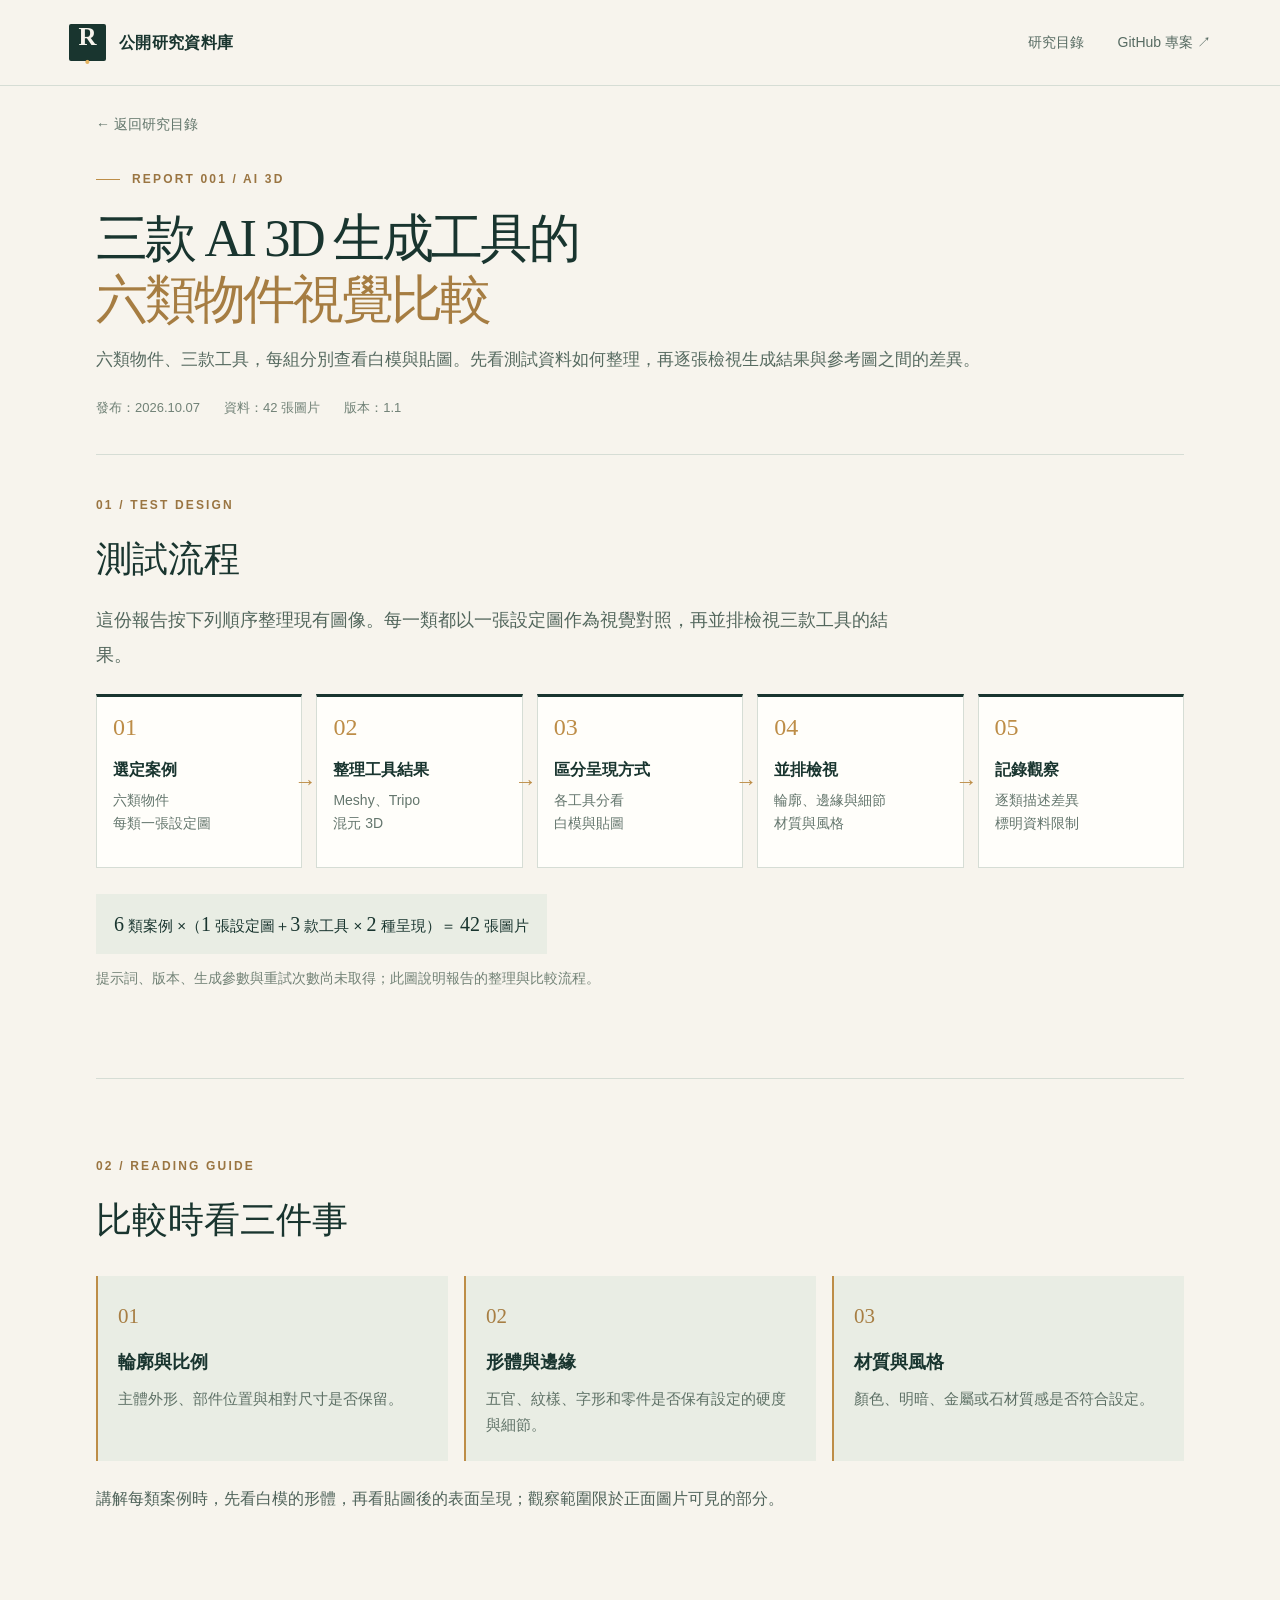
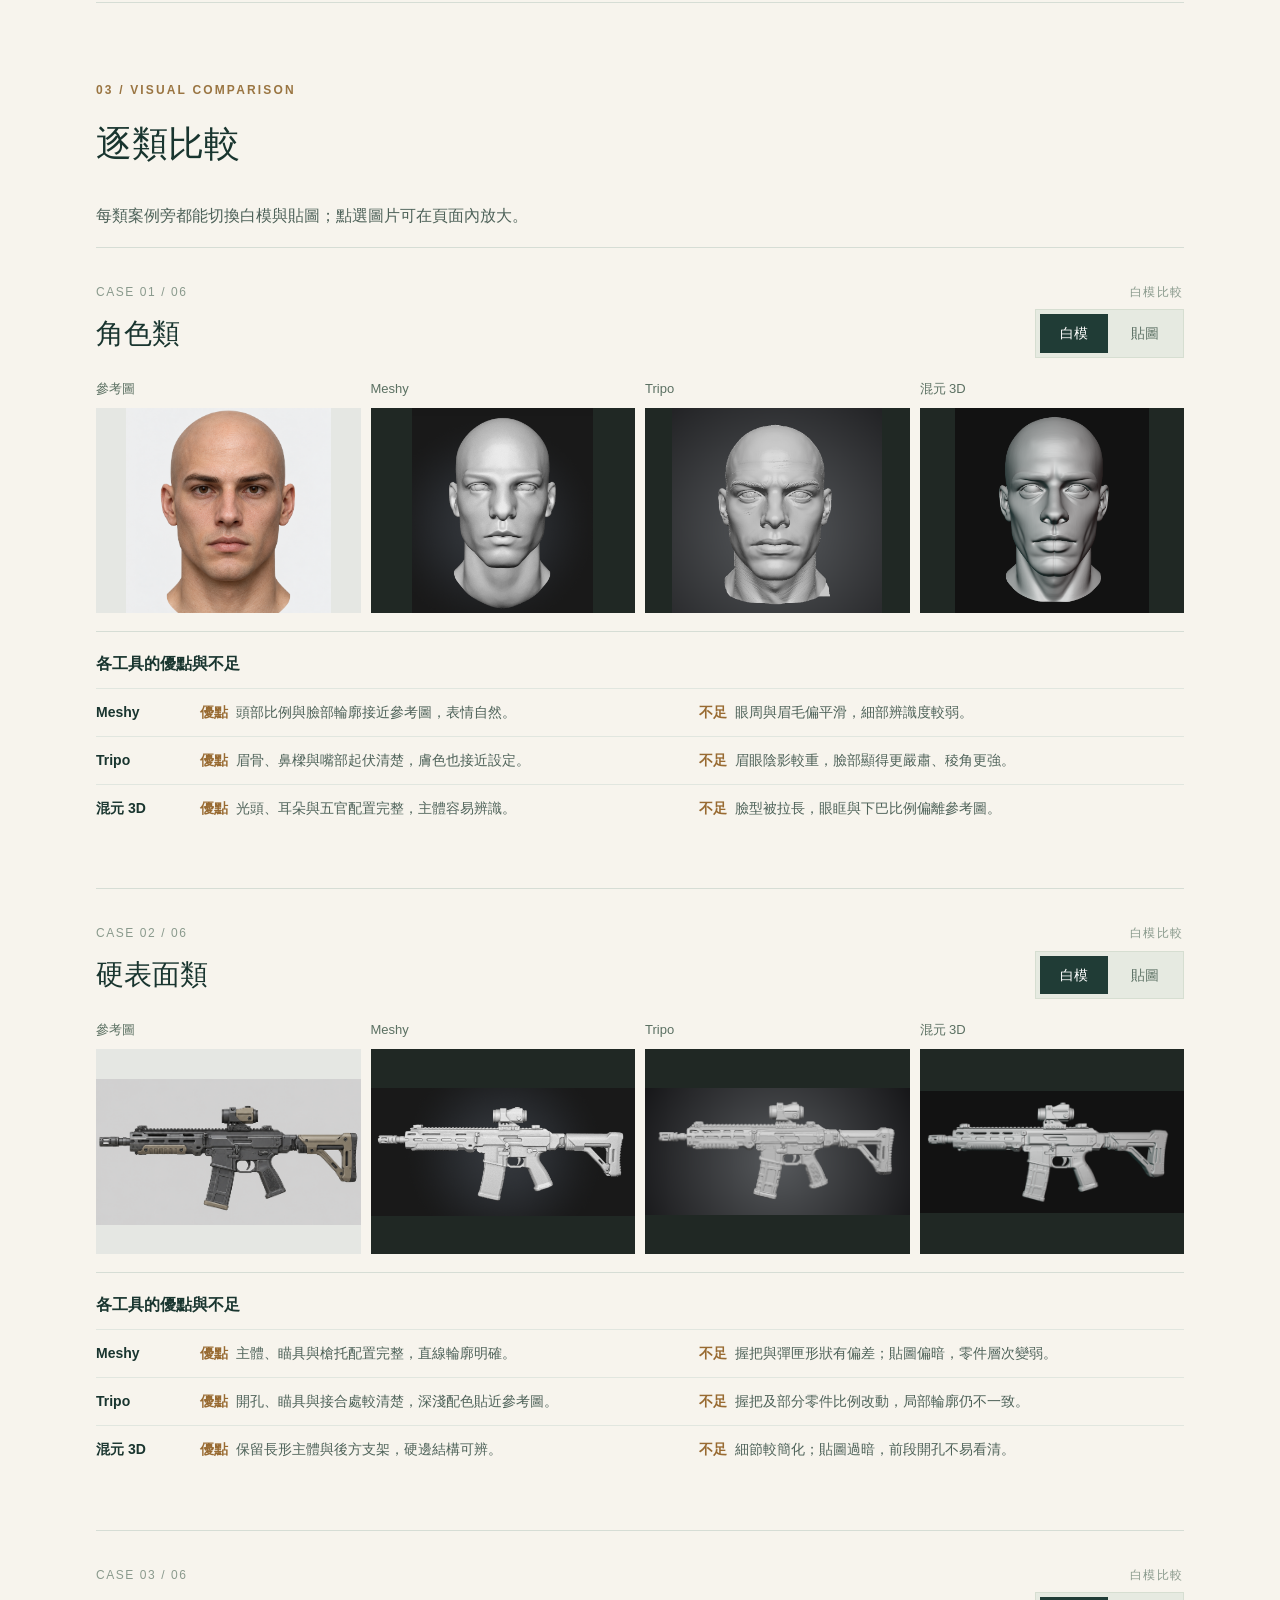
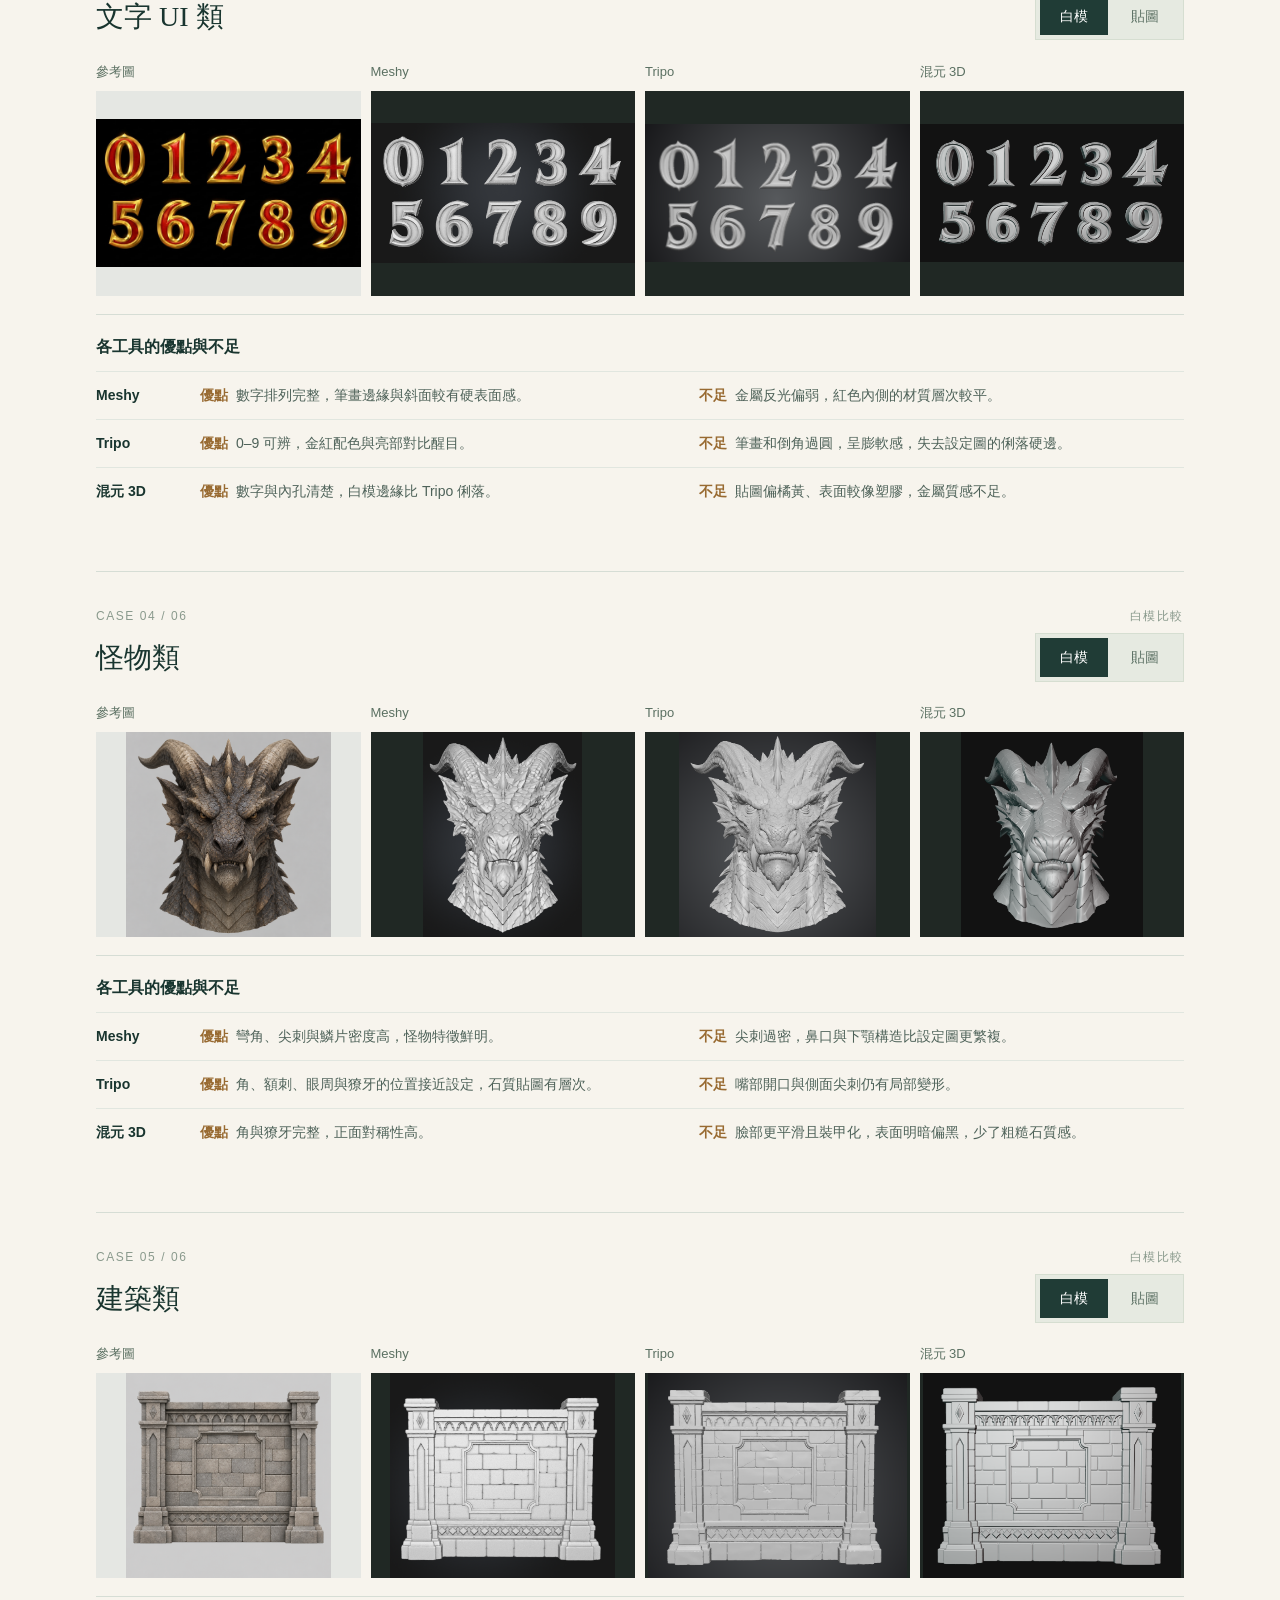
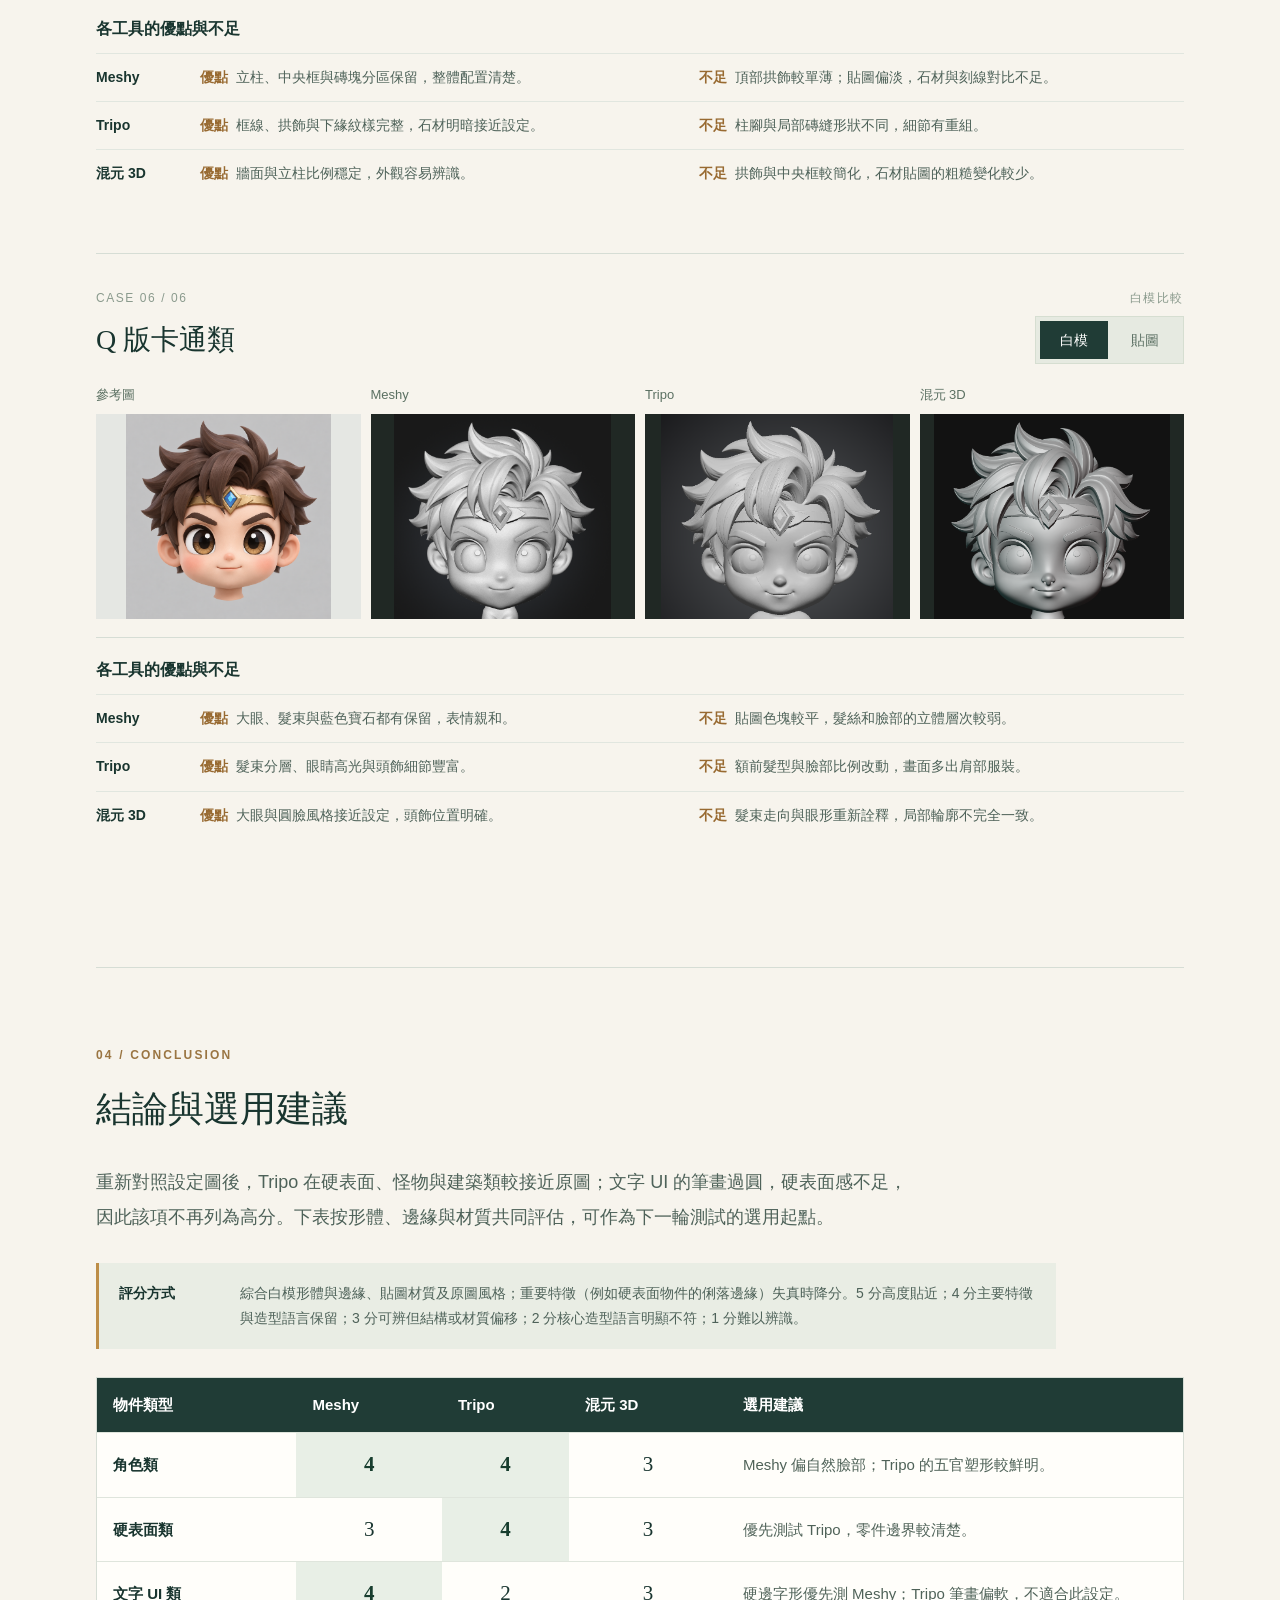
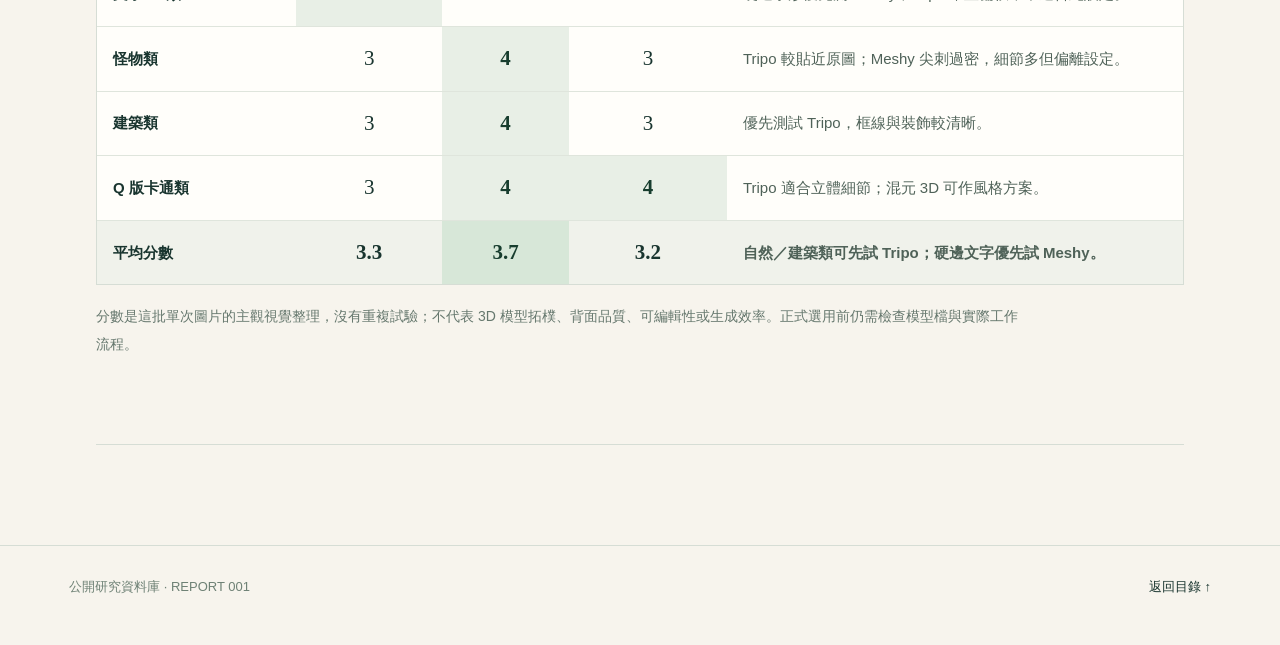
==== commit cc62eca0: "Reassess visual fidelity and explain each model result" ====
--- a/reports/3d-generation-comparison.html
+++ b/reports/3d-generation-comparison.html
@@ -14,13 +14,13 @@
 <body>
   <header class="site-header"><a class="brand" href="../" aria-label="公開研究資料庫首頁"><span class="brand-mark">R<span class="brand-dot">·</span></span><span>公開研究資料庫</span></a><nav aria-label="主選單"><a href="../">研究目錄</a><a href="https://github.com/pastfantast-glitch/open-research-library">GitHub 專案 ↗</a></nav></header>
   <main class="report-page">
-    <div class="report-heading"><a class="back-link" href="../">← 返回研究目錄</a><div class="eyebrow"><span class="eyebrow-line"></span> REPORT 001 / AI 3D</div><h1>三款 AI 3D 生成工具的<br><em>六類物件視覺比較</em></h1><p class="report-deck">六類物件、三款工具，每組分別查看白模與貼圖。先看測試資料如何整理，再逐張檢視生成結果與參考圖之間的差異。</p><div class="byline"><span>發布：2026.10.07</span><span>資料：42 張圖片</span><span>版本：1.0</span></div></div>
+    <div class="report-heading"><a class="back-link" href="../">← 返回研究目錄</a><div class="eyebrow"><span class="eyebrow-line"></span> REPORT 001 / AI 3D</div><h1>三款 AI 3D 生成工具的<br><em>六類物件視覺比較</em></h1><p class="report-deck">六類物件、三款工具，每組分別查看白模與貼圖。先看測試資料如何整理，再逐張檢視生成結果與參考圖之間的差異。</p><div class="byline"><span>發布：2026.10.07</span><span>資料：42 張圖片</span><span>版本：1.1</span></div></div>
     <div class="report-layout">
       <div class="report-body">
-        <section id="process" class="article-section process-section" aria-labelledby="process-title"><span class="section-num">01 / TEST DESIGN</span><h2 id="process-title">測試流程</h2><p>這份報告按下列順序整理現有圖像。每一類都以一張設定圖作為視覺對照，再並排檢視三款工具的結果。</p><ol class="process-flow"><li><span class="step-index">01</span><h3>選定案例</h3><p>六類物件<br>每類一張設定圖</p></li><li><span class="step-index">02</span><h3>整理工具結果</h3><p>Meshy、Tripo<br>混元 3D</p></li><li><span class="step-index">03</span><h3>區分呈現方式</h3><p>各工具分看<br>白模與貼圖</p></li><li><span class="step-index">04</span><h3>並排檢視</h3><p>輪廓、局部細節<br>表面與風格</p></li><li><span class="step-index">05</span><h3>記錄觀察</h3><p>逐類描述差異<br>標明資料限制</p></li></ol><p class="process-total"><strong>6</strong> 類案例 ×（<strong>1</strong> 張設定圖＋<strong>3</strong> 款工具 × <strong>2</strong> 種呈現）＝ <strong>42</strong> 張圖片</p><p class="process-caveat">提示詞、版本、生成參數與重試次數尚未取得；此圖說明報告的整理與比較流程。</p></section>
-        <section id="overview" class="article-section"><span class="section-num">02 / READING GUIDE</span><h2>比較時看三件事</h2><div class="criteria-grid"><div><span>01</span><h3>輪廓與比例</h3><p>主體外形、部件位置與相對尺寸是否保留。</p></div><div><span>02</span><h3>局部細節</h3><p>五官、紋樣、字形或零件邊緣如何呈現。</p></div><div><span>03</span><h3>貼圖與風格</h3><p>顏色、明暗、材質感與參考圖的風格差異。</p></div></div><p>講解每類案例時，先看白模的形體，再看貼圖後的表面呈現；觀察範圍限於正面圖片可見的部分。</p></section>
+        <section id="process" class="article-section process-section" aria-labelledby="process-title"><span class="section-num">01 / TEST DESIGN</span><h2 id="process-title">測試流程</h2><p>這份報告按下列順序整理現有圖像。每一類都以一張設定圖作為視覺對照，再並排檢視三款工具的結果。</p><ol class="process-flow"><li><span class="step-index">01</span><h3>選定案例</h3><p>六類物件<br>每類一張設定圖</p></li><li><span class="step-index">02</span><h3>整理工具結果</h3><p>Meshy、Tripo<br>混元 3D</p></li><li><span class="step-index">03</span><h3>區分呈現方式</h3><p>各工具分看<br>白模與貼圖</p></li><li><span class="step-index">04</span><h3>並排檢視</h3><p>輪廓、邊緣與細節<br>材質與風格</p></li><li><span class="step-index">05</span><h3>記錄觀察</h3><p>逐類描述差異<br>標明資料限制</p></li></ol><p class="process-total"><strong>6</strong> 類案例 ×（<strong>1</strong> 張設定圖＋<strong>3</strong> 款工具 × <strong>2</strong> 種呈現）＝ <strong>42</strong> 張圖片</p><p class="process-caveat">提示詞、版本、生成參數與重試次數尚未取得；此圖說明報告的整理與比較流程。</p></section>
+        <section id="overview" class="article-section"><span class="section-num">02 / READING GUIDE</span><h2>比較時看三件事</h2><div class="criteria-grid"><div><span>01</span><h3>輪廓與比例</h3><p>主體外形、部件位置與相對尺寸是否保留。</p></div><div><span>02</span><h3>形體與邊緣</h3><p>五官、紋樣、字形和零件是否保有設定的硬度與細節。</p></div><div><span>03</span><h3>材質與風格</h3><p>顏色、明暗、金屬或石材質感是否符合設定。</p></div></div><p>講解每類案例時，先看白模的形體，再看貼圖後的表面呈現；觀察範圍限於正面圖片可見的部分。</p></section>
         <section id="comparison" class="article-section comparison-section"><span class="section-num">03 / VISUAL COMPARISON</span><h2>逐類比較</h2><p>每類案例旁都能切換白模與貼圖；點選圖片可在頁面內放大。</p><div id="comparison-list"></div></section>
-        <section id="conclusion" class="article-section conclusion-section"><span class="section-num">04 / CONCLUSION</span><h2>結論與選用建議</h2><p>依這六組正面圖片的白模與貼圖結果，Tripo 在硬表面、怪物及建築類取得最高視覺評分；角色、文字 UI 與 Q 版卡通類則有並列高分。表格可作為下一輪測試的選用起點。</p><div class="score-key"><strong>評分方式</strong><span>依輪廓與比例、局部細節、貼圖與風格整體判斷：5 分高度貼近設定圖；4 分保留主要特徵；3 分可辨識但偏移明顯；2 分僅保留部分特徵；1 分難以辨識。</span></div><p class="table-swipe-hint">← 左右滑動查看完整評分與建議 →</p><div class="score-table-scroll" role="region" aria-label="六類物件生成結果評分表" tabindex="0"><table class="score-table"><caption>六類物件 × 三款 AI 3D 工具視覺評分</caption><thead><tr><th scope="col">物件類型</th><th scope="col">Meshy</th><th scope="col">Tripo</th><th scope="col">混元 3D</th><th scope="col">選用建議</th></tr></thead><tbody><tr><th scope="row">角色類</th><td class="score-best">4</td><td class="score-best">4</td><td>3</td><td>Meshy 偏自然臉部；Tripo 的五官塑形較鮮明。</td></tr><tr><th scope="row">硬表面類</th><td>3</td><td class="score-best">4</td><td>3</td><td>優先測試 Tripo，零件邊界較清楚。</td></tr><tr><th scope="row">文字 UI 類</th><td class="score-best">4</td><td class="score-best">4</td><td class="score-best">4</td><td>三者數字皆可辨；下一輪需量化字形誤差。</td></tr><tr><th scope="row">怪物類</th><td>4</td><td class="score-best">5</td><td>3</td><td>優先測試 Tripo，面部結構較貼近設定圖。</td></tr><tr><th scope="row">建築類</th><td>3</td><td class="score-best">4</td><td>3</td><td>優先測試 Tripo，框線與裝飾較清晰。</td></tr><tr><th scope="row">Q 版卡通類</th><td>3</td><td class="score-best">4</td><td class="score-best">4</td><td>Tripo 適合立體細節；混元 3D 可作風格方案。</td></tr></tbody><tfoot><tr><th scope="row">平均分數</th><td>3.5</td><td class="score-best">4.2</td><td>3.3</td><td>本批圖片先以 Tripo 作為後續驗證起點。</td></tr></tfoot></table></div><p class="score-note">分數是這批單次圖片的主觀視覺整理，沒有重複試驗；不代表 3D 模型拓樸、背面品質、可編輯性或生成效率。正式選用前仍需檢查模型檔與實際工作流程。</p></section>
+        <section id="conclusion" class="article-section conclusion-section"><span class="section-num">04 / CONCLUSION</span><h2>結論與選用建議</h2><p>重新對照設定圖後，Tripo 在硬表面、怪物與建築類較接近原圖；文字 UI 的筆畫過圓，硬表面感不足，因此該項不再列為高分。下表按形體、邊緣與材質共同評估，可作為下一輪測試的選用起點。</p><div class="score-key"><strong>評分方式</strong><span>綜合白模形體與邊緣、貼圖材質及原圖風格；重要特徵（例如硬表面物件的俐落邊緣）失真時降分。5 分高度貼近；4 分主要特徵與造型語言保留；3 分可辨但結構或材質偏移；2 分核心造型語言明顯不符；1 分難以辨識。</span></div><p class="table-swipe-hint">← 左右滑動查看完整評分與建議 →</p><div class="score-table-scroll" role="region" aria-label="六類物件生成結果評分表" tabindex="0"><table class="score-table"><caption>六類物件 × 三款 AI 3D 工具視覺評分</caption><thead><tr><th scope="col">物件類型</th><th scope="col">Meshy</th><th scope="col">Tripo</th><th scope="col">混元 3D</th><th scope="col">選用建議</th></tr></thead><tbody><tr><th scope="row">角色類</th><td class="score-best">4</td><td class="score-best">4</td><td>3</td><td>Meshy 偏自然臉部；Tripo 的五官塑形較鮮明。</td></tr><tr><th scope="row">硬表面類</th><td>3</td><td class="score-best">4</td><td>3</td><td>優先測試 Tripo，零件邊界較清楚。</td></tr><tr><th scope="row">文字 UI 類</th><td class="score-best">4</td><td>2</td><td>3</td><td>硬邊字形優先測 Meshy；Tripo 筆畫偏軟，不適合此設定。</td></tr><tr><th scope="row">怪物類</th><td>3</td><td class="score-best">4</td><td>3</td><td>Tripo 較貼近原圖；Meshy 尖刺過密，細節多但偏離設定。</td></tr><tr><th scope="row">建築類</th><td>3</td><td class="score-best">4</td><td>3</td><td>優先測試 Tripo，框線與裝飾較清晰。</td></tr><tr><th scope="row">Q 版卡通類</th><td>3</td><td class="score-best">4</td><td class="score-best">4</td><td>Tripo 適合立體細節；混元 3D 可作風格方案。</td></tr></tbody><tfoot><tr><th scope="row">平均分數</th><td>3.3</td><td class="score-best">3.7</td><td>3.2</td><td>自然／建築類可先試 Tripo；硬邊文字優先試 Meshy。</td></tr></tfoot></table></div><p class="score-note">分數是這批單次圖片的主觀視覺整理，沒有重複試驗；不代表 3D 模型拓樸、背面品質、可編輯性或生成效率。正式選用前仍需檢查模型檔與實際工作流程。</p></section>
       </div>
     </div>
   </main>
--- a/report-controls.css
+++ b/report-controls.css
@@ -19,6 +19,43 @@
   padding: 7px 20px;
 }
 
+.case-assessment {
+  margin-top: 18px;
+  border-top: 1px solid #d6ddd5;
+}
+
+.case-assessment h4 {
+  margin: 18px 0 10px;
+  color: #19352f;
+  font-size: 16px;
+}
+
+.assessment-row {
+  display: grid;
+  grid-template-columns: 90px 1fr 1fr;
+  gap: 14px;
+  padding: 12px 0;
+  border-top: 1px solid #e1e6df;
+  color: #4e6259;
+  font-size: 14px;
+  line-height: 1.65;
+}
+
+.assessment-row strong {
+  color: #19352f;
+}
+
+.assessment-row p {
+  margin: 0;
+}
+
+.assessment-label {
+  display: inline-block;
+  margin-right: 8px;
+  color: #986a31;
+  font-weight: 700;
+}
+
 @media (max-width: 600px) {
   .case-heading-row {
     align-items: flex-start;
@@ -26,6 +63,11 @@
 
   .case-mode-switch button {
     padding: 7px 17px;
+  }
+
+  .assessment-row {
+    grid-template-columns: 1fr;
+    gap: 3px;
   }
 }
 
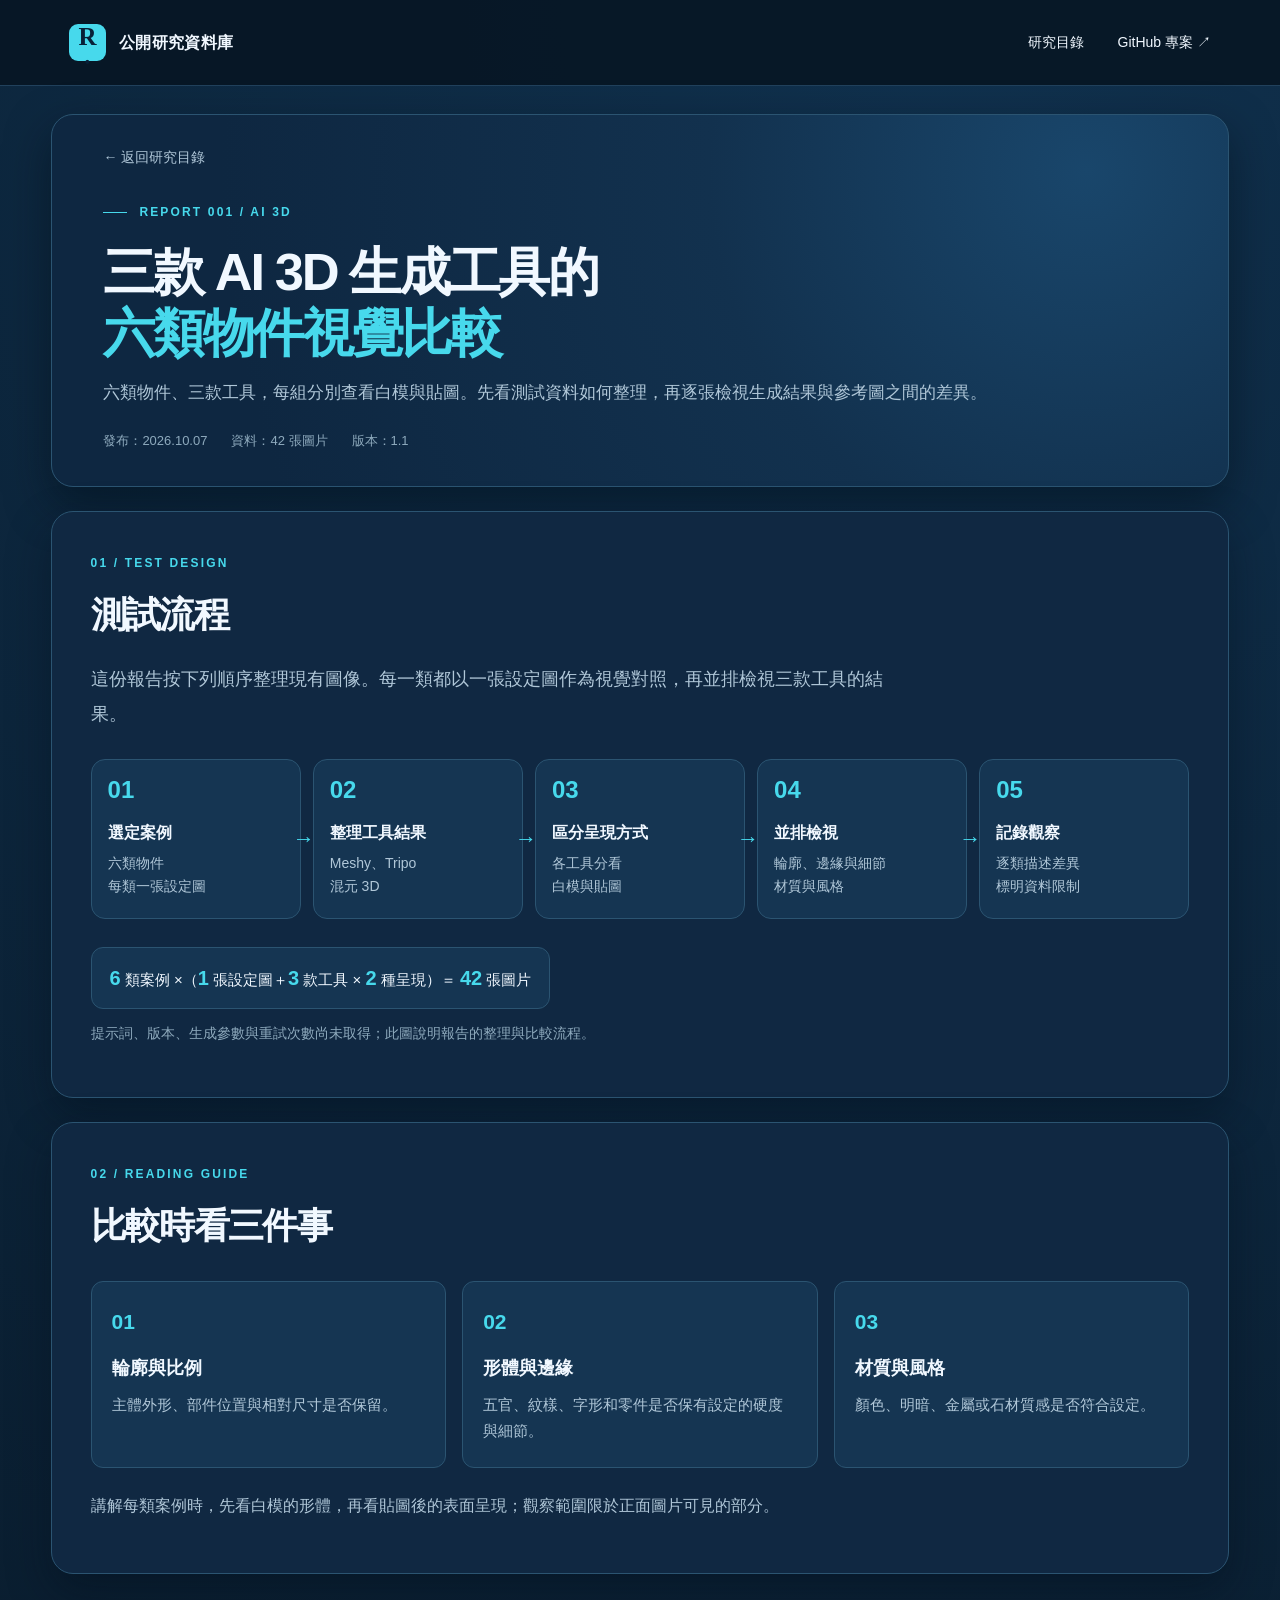
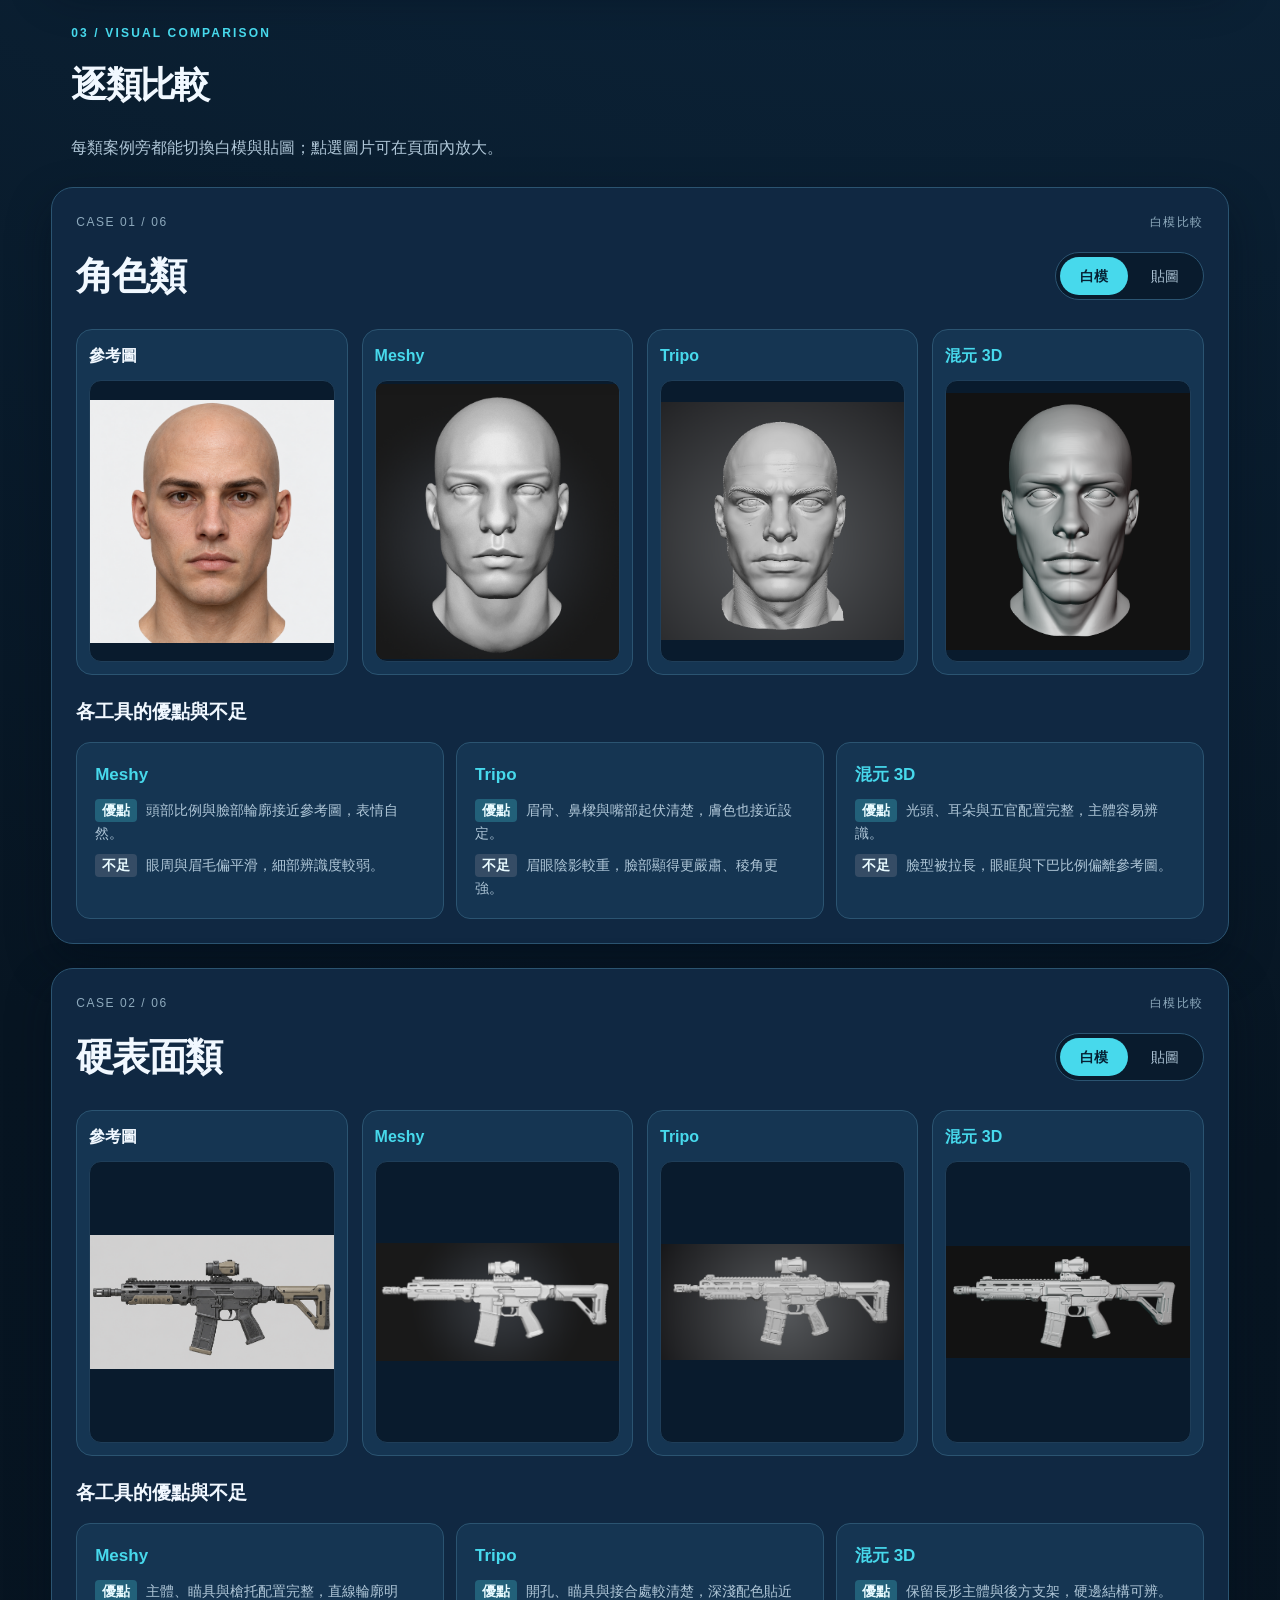
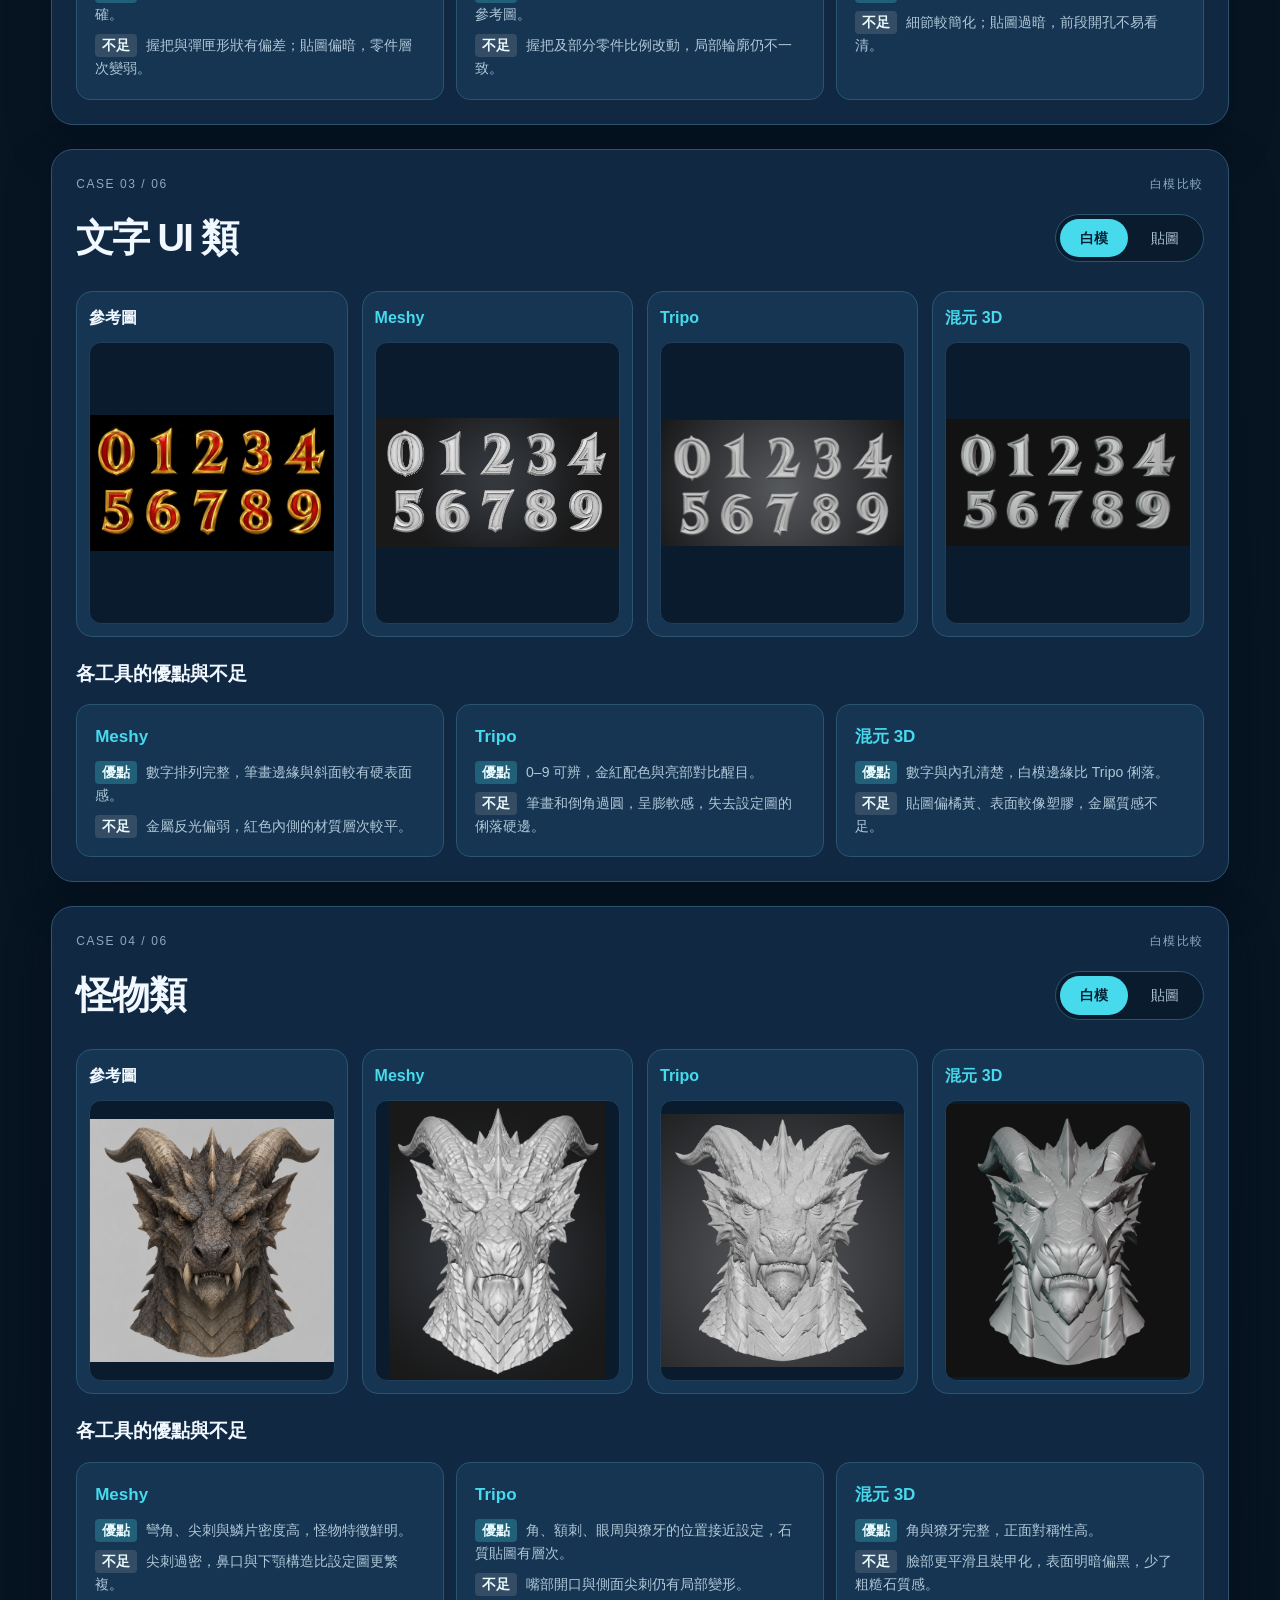
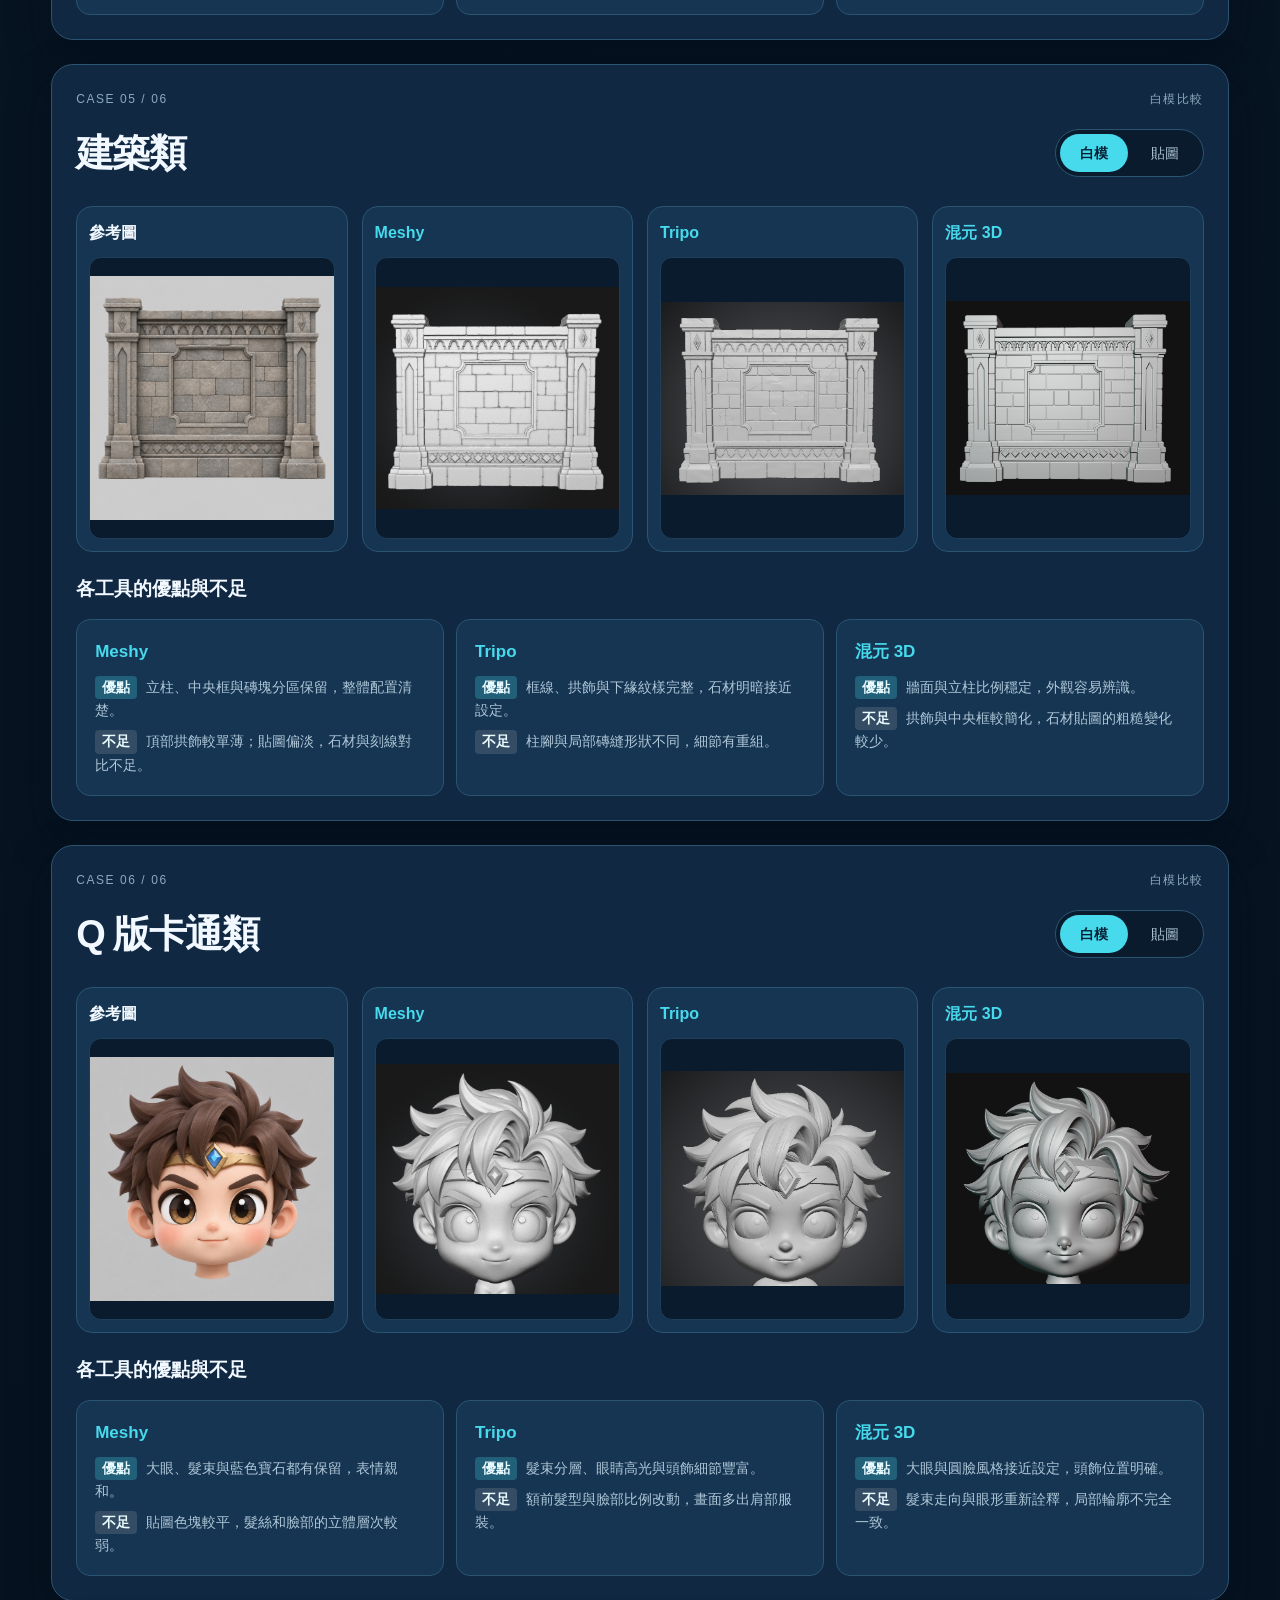
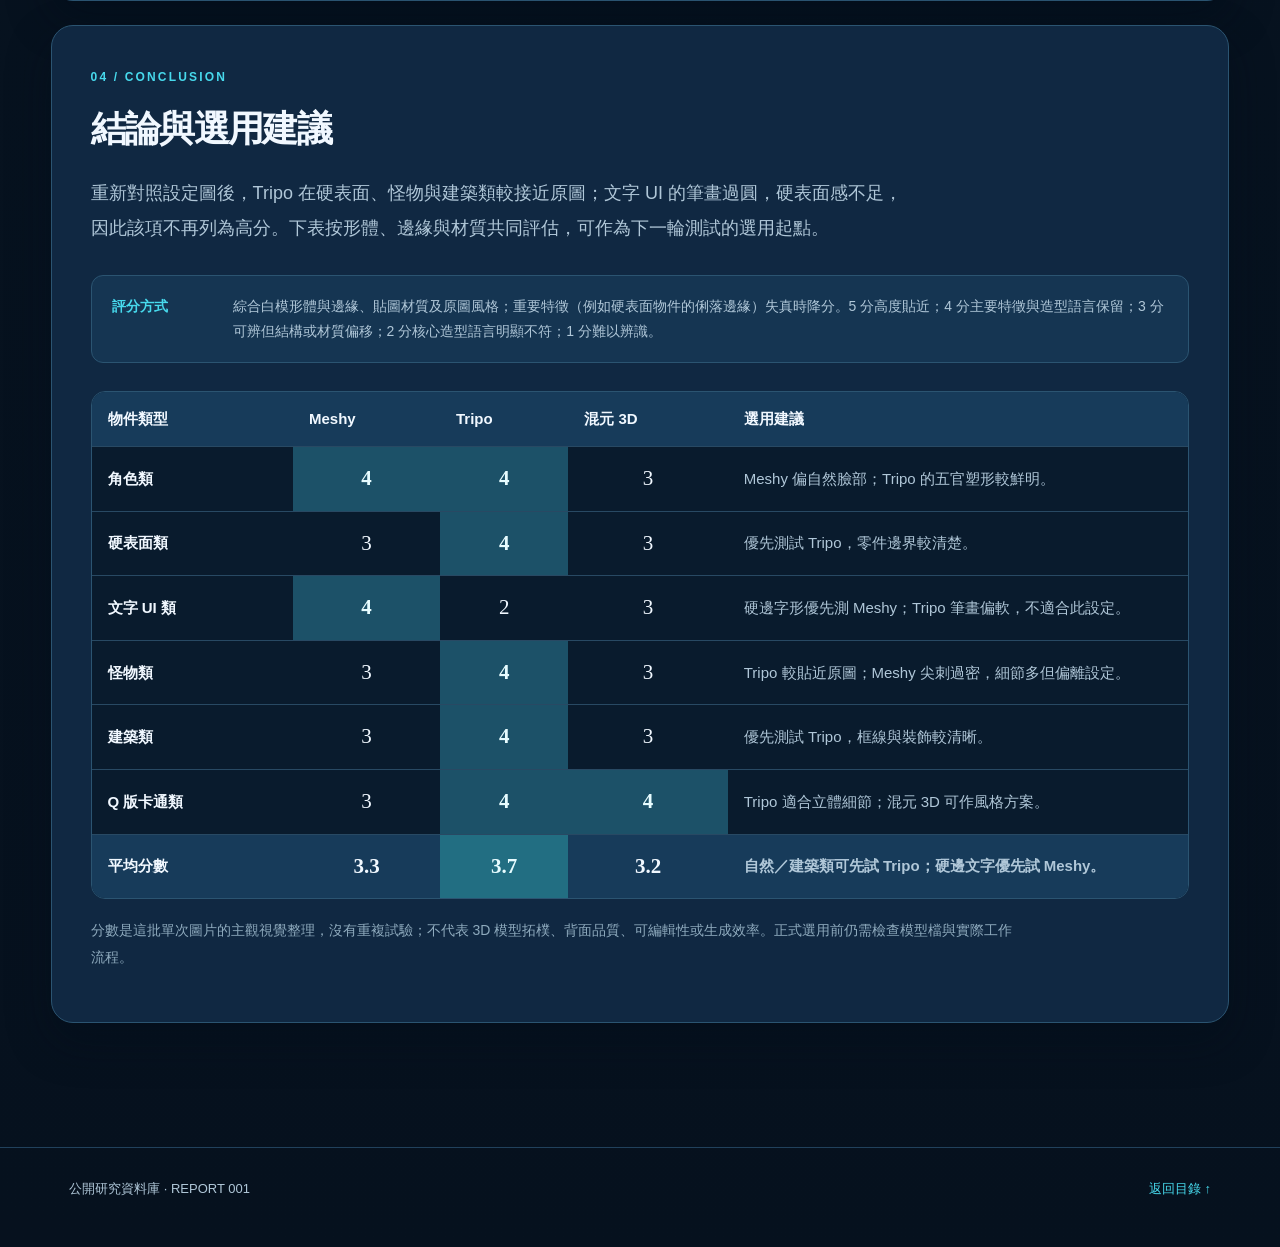
==== commit 14766727: "Apply B8 dark card design to research site" ====
--- a/reports/3d-generation-comparison.html
+++ b/reports/3d-generation-comparison.html
@@ -3,15 +3,16 @@
 <head>
   <meta charset="utf-8">
   <meta name="viewport" content="width=device-width, initial-scale=1">
-  <meta name="theme-color" content="#f7f4ed">
+  <meta name="theme-color" content="#071522">
   <meta name="description" content="以六類物件的 42 張圖片，比較 Meshy、Tripo、混元 3D 的白模與貼圖成果。">
   <title>三款 AI 3D 生成工具的六類物件視覺比較｜公開研究資料庫</title>
   <link rel="icon" type="image/svg+xml" href="data:image/svg+xml,%3Csvg xmlns='http://www.w3.org/2000/svg' viewBox='0 0 64 64'%3E%3Crect width='64' height='64' rx='13' fill='%231e3833'/%3E%3Cpath d='M16 17h15q6 0 6 7v23H22q-6 0-6-7zm32 0H33q-6 0-6 7v23h15q6 0 6-7z' fill='none' stroke='%23e5b461' stroke-width='3'/%3E%3C/svg%3E">
   <link rel="stylesheet" href="../styles.css">
   <link rel="stylesheet" href="../report-controls.css">
+  <link rel="stylesheet" href="../theme-b8.css">
   <script src="../report.js" defer></script>
 </head>
-<body>
+<body class="b8-theme">
   <header class="site-header"><a class="brand" href="../" aria-label="公開研究資料庫首頁"><span class="brand-mark">R<span class="brand-dot">·</span></span><span>公開研究資料庫</span></a><nav aria-label="主選單"><a href="../">研究目錄</a><a href="https://github.com/pastfantast-glitch/open-research-library">GitHub 專案 ↗</a></nav></header>
   <main class="report-page">
     <div class="report-heading"><a class="back-link" href="../">← 返回研究目錄</a><div class="eyebrow"><span class="eyebrow-line"></span> REPORT 001 / AI 3D</div><h1>三款 AI 3D 生成工具的<br><em>六類物件視覺比較</em></h1><p class="report-deck">六類物件、三款工具，每組分別查看白模與貼圖。先看測試資料如何整理，再逐張檢視生成結果與參考圖之間的差異。</p><div class="byline"><span>發布：2026.10.07</span><span>資料：42 張圖片</span><span>版本：1.1</span></div></div>
--- a/theme-b8.css
+++ b/theme-b8.css
@@ -0,0 +1,322 @@
+.b8-theme {
+  color-scheme: dark;
+  --b8-bg: #071522;
+  --b8-panel: #102842;
+  --b8-panel-raised: #153552;
+  --b8-inset: #091b2d;
+  --b8-border: #2b5471;
+  --b8-cyan: #47d9ec;
+  --b8-text: #f1f8ff;
+  --b8-muted: #b0c7d8;
+  --b8-soft: #8eaabd;
+  background: radial-gradient(circle at 75% 0, #10314e 0, #071522 36%, #06111e 100%);
+  color: var(--b8-text);
+  font-family: Arial, "Noto Sans TC", "Microsoft JhengHei", sans-serif;
+}
+
+.b8-theme a:focus-visible,
+.b8-theme button:focus-visible,
+.b8-theme .score-table-scroll:focus-visible {
+  outline: 3px solid var(--b8-cyan);
+  outline-offset: 3px;
+}
+
+.b8-theme .site-header {
+  border-bottom: 1px solid #21415c;
+  background: #071624eb;
+}
+
+.b8-theme .brand,
+.b8-theme .site-header nav a,
+.b8-theme .site-header nav .nav-active {
+  color: var(--b8-text);
+}
+
+.b8-theme .site-header nav a:hover,
+.b8-theme .site-footer a:hover,
+.b8-theme .back-link:hover {
+  color: var(--b8-cyan);
+}
+
+.b8-theme .brand-mark {
+  border-radius: 9px;
+  background: var(--b8-cyan);
+  color: #082037;
+}
+
+.b8-theme .brand-dot { color: #082037; }
+.b8-theme .eyebrow,
+.b8-theme .overline,
+.b8-theme .section-num { color: var(--b8-cyan); }
+.b8-theme .eyebrow-line { background: var(--b8-cyan); }
+
+.b8-theme .catalog-intro {
+  min-height: 510px;
+  padding-top: 90px;
+  background: radial-gradient(circle at 81% 34%, #174367 0, #0c2035 35%, #071522 70%);
+}
+
+.b8-theme .catalog-intro h1,
+.b8-theme .report-heading h1,
+.b8-theme .article-section h2,
+.b8-theme .section-heading h2,
+.b8-theme .report-card h3,
+.b8-theme .method-note h2,
+.b8-theme .case-study h3 {
+  font-family: Arial, "Noto Sans TC", "Microsoft JhengHei", sans-serif;
+  font-weight: 750;
+  letter-spacing: -.045em;
+}
+
+.b8-theme .catalog-intro h1 em,
+.b8-theme .report-heading h1 em { color: var(--b8-cyan); }
+.b8-theme .catalog-intro > p,
+.b8-theme .catalog-meta,
+.b8-theme .catalog-meta strong,
+.b8-theme .listing-count { color: var(--b8-muted); }
+.b8-theme .catalog-meta { border-color: var(--b8-border); }
+.b8-theme .listing { padding-top: 44px; }
+.b8-theme .report-card,
+.b8-theme .method-note {
+  background: var(--b8-panel);
+  border: 1px solid var(--b8-border);
+  border-radius: 20px;
+  overflow: hidden;
+  box-shadow: 0 20px 45px #020d1899;
+}
+
+.b8-theme .report-card:hover { box-shadow: 0 28px 55px #010b17ba; }
+.b8-theme .report-cover { background: var(--b8-inset); }
+.b8-theme .report-cover img { opacity: 1; }
+.b8-theme .cover-index { background: #092032d9; border-color: var(--b8-cyan); }
+.b8-theme .tag { border-color: var(--b8-border); color: var(--b8-cyan); }
+.b8-theme .report-card p,
+.b8-theme .method-note p,
+.b8-theme .card-footer { color: var(--b8-muted); }
+.b8-theme .card-footer { border-color: var(--b8-border); }
+.b8-theme .read-link { color: var(--b8-cyan); }
+.b8-theme .method-note { border-left: 4px solid var(--b8-cyan); }
+.b8-theme .site-footer { border-color: #21415c; color: var(--b8-muted); }
+.b8-theme .site-footer a { color: var(--b8-cyan); }
+
+.b8-theme .report-page {
+  max-width: 1600px;
+  padding-left: max(4vw, 20px);
+  padding-right: max(4vw, 20px);
+}
+
+.b8-theme .report-heading {
+  margin: 28px 0 24px;
+  padding: 28px clamp(24px, 4vw, 56px) 34px;
+  border: 1px solid var(--b8-border);
+  border-radius: 22px;
+  background: radial-gradient(circle at 88% 15%, #19466b 0, #12314e 35%, #0e2741 80%);
+  box-shadow: 0 18px 44px #020d1880;
+}
+
+.b8-theme .back-link { margin-bottom: 32px; color: var(--b8-muted); }
+.b8-theme .report-heading h1 { line-height: 1.17; }
+.b8-theme .report-deck { color: var(--b8-muted); }
+.b8-theme .byline { color: var(--b8-soft); }
+.b8-theme .report-layout { max-width: none; }
+
+.b8-theme .article-section {
+  padding: 36px clamp(22px, 3vw, 46px);
+  margin-bottom: 24px;
+  border: 1px solid var(--b8-border);
+  border-radius: 22px;
+  background: var(--b8-panel);
+  box-shadow: 0 18px 44px #020d1866;
+  scroll-margin-top: 24px;
+}
+
+.b8-theme .article-section h2 { margin: 7px 0 16px; }
+.b8-theme .article-section > p,
+.b8-theme .article-section > ul,
+.b8-theme .conclusion-section > p:first-of-type { color: var(--b8-muted); }
+.b8-theme .process-section > p:first-of-type { color: var(--b8-muted); }
+.b8-theme .process-flow { gap: 12px; margin: 26px 0 22px; }
+.b8-theme .process-flow li {
+  min-height: 160px;
+  border: 1px solid var(--b8-border);
+  border-radius: 14px;
+  background: var(--b8-panel-raised);
+}
+.b8-theme .process-flow li:not(:last-child)::after { color: var(--b8-cyan); }
+.b8-theme .step-index { color: var(--b8-cyan); font-family: inherit; font-weight: 700; }
+.b8-theme .process-flow h3 { color: var(--b8-text); }
+.b8-theme .process-flow p { color: var(--b8-muted); }
+.b8-theme .process-total,
+.b8-theme .criteria-grid > div {
+  background: var(--b8-panel-raised);
+  border: 1px solid var(--b8-border);
+  border-radius: 12px;
+  color: var(--b8-text) !important;
+}
+.b8-theme .process-total strong { color: var(--b8-cyan); font-family: inherit; font-weight: 700; }
+.b8-theme .process-caveat { color: var(--b8-soft) !important; }
+.b8-theme .criteria-grid > div { border-left: 1px solid var(--b8-border); }
+.b8-theme .criteria-grid span { color: var(--b8-cyan); font-family: inherit; font-weight: 700; }
+.b8-theme .criteria-grid h3 { color: var(--b8-text); }
+.b8-theme .criteria-grid p { color: var(--b8-muted); }
+
+.b8-theme .comparison-section {
+  padding: 20px 0 0;
+  margin-bottom: 0;
+  border: 0;
+  background: none;
+  box-shadow: none;
+}
+.b8-theme .comparison-section > .section-num,
+.b8-theme .comparison-section > h2,
+.b8-theme .comparison-section > p { margin-left: clamp(0px, 2vw, 20px); }
+.b8-theme .comparison-section > p { margin-bottom: 24px; }
+.b8-theme .case-study {
+  padding: 24px;
+  margin: 0 0 24px;
+  border: 1px solid var(--b8-border);
+  border-radius: 22px;
+  background: var(--b8-panel);
+  box-shadow: 0 18px 44px #020d1866;
+}
+.b8-theme .case-topline { color: var(--b8-soft); }
+.b8-theme .case-heading-row { margin: 10px 0 20px; }
+.b8-theme .case-study h3 { font-size: clamp(27px, 3vw, 38px); }
+.b8-theme .mode-switch {
+  padding: 4px;
+  margin: 0;
+  border: 1px solid var(--b8-border);
+  border-radius: 999px;
+  background: var(--b8-inset);
+}
+.b8-theme .mode-switch button { border-radius: 999px; color: var(--b8-muted); }
+.b8-theme .mode-switch button.active { background: var(--b8-cyan); color: #062033; font-weight: 700; }
+.b8-theme .comparison-grid { gap: 14px; }
+.b8-theme .comparison-grid figure {
+  padding: 12px;
+  border: 1px solid var(--b8-border);
+  border-radius: 16px;
+  background: var(--b8-panel-raised);
+}
+.b8-theme .comparison-grid figcaption {
+  min-height: 38px;
+  color: var(--b8-text);
+  font-size: 16px;
+  font-weight: 700;
+}
+.b8-theme .comparison-grid figure:not(.reference-figure) figcaption { color: var(--b8-cyan); }
+.b8-theme .image-link,
+.b8-theme .reference-figure .image-link {
+  height: clamp(220px, 22vw, 320px);
+  border: 1px solid #1f3e59;
+  border-radius: 12px;
+  background: var(--b8-inset);
+}
+.b8-theme .image-link img { object-fit: contain; }
+.b8-theme .expand-hint { right: 8px; bottom: 8px; border-radius: 6px; background: #092238e8; }
+
+.b8-theme .case-assessment {
+  display: grid;
+  grid-template-columns: repeat(3, minmax(0, 1fr));
+  gap: 12px;
+  margin-top: 20px;
+  border: 0;
+}
+.b8-theme .case-assessment h4 {
+  grid-column: 1 / -1;
+  margin: 0 0 2px;
+  color: var(--b8-text);
+  font-size: 19px;
+}
+.b8-theme .assessment-row {
+  display: block;
+  min-width: 0;
+  padding: 18px;
+  border: 1px solid var(--b8-border);
+  border-radius: 14px;
+  background: var(--b8-panel-raised);
+  color: var(--b8-muted);
+  font-size: 14px;
+}
+.b8-theme .assessment-row strong { display: block; margin-bottom: 10px; color: var(--b8-cyan); font-size: 17px; }
+.b8-theme .assessment-row p + p { margin-top: 8px; }
+.b8-theme .assessment-label {
+  min-width: 42px;
+  margin-right: 9px;
+  padding: 0 6px;
+  border-radius: 4px;
+  background: #226079;
+  color: #e9fbff;
+  text-align: center;
+}
+.b8-theme .assessment-row p:last-child .assessment-label { background: #354c65; }
+
+.b8-theme .score-key {
+  max-width: none;
+  border: 1px solid var(--b8-border);
+  border-radius: 12px;
+  background: var(--b8-panel-raised);
+  color: var(--b8-muted);
+}
+.b8-theme .score-key strong { color: var(--b8-cyan); }
+.b8-theme .score-table-scroll {
+  border: 1px solid var(--b8-border);
+  border-radius: 14px;
+  background: var(--b8-inset);
+}
+.b8-theme .score-table th,
+.b8-theme .score-table td { border-color: #284963; }
+.b8-theme .score-table thead th { background: #173b5a; color: var(--b8-text); }
+.b8-theme .score-table tbody th,
+.b8-theme .score-table tbody td { background: var(--b8-inset); color: var(--b8-text); }
+.b8-theme .score-table td:last-child { color: var(--b8-muted); }
+.b8-theme .score-table .score-best,
+.b8-theme .score-table tbody .score-best { background: #1c5168; color: #e7fcff; }
+.b8-theme .score-table tfoot th,
+.b8-theme .score-table tfoot td { background: #173b5a; color: var(--b8-text); }
+.b8-theme .score-table tfoot .score-best { background: #226e82; }
+.b8-theme .score-note,
+.b8-theme .table-swipe-hint { color: var(--b8-soft) !important; }
+
+.b8-theme .image-dialog {
+  border: 1px solid var(--b8-border);
+  border-radius: 16px;
+  background: #071522;
+  color: var(--b8-text);
+}
+.b8-theme .image-dialog::backdrop { background: #020914bd; }
+.b8-theme .image-dialog p { color: var(--b8-muted); }
+
+@media (max-width: 1000px) {
+  .b8-theme .case-assessment { grid-template-columns: 1fr; }
+  .b8-theme .assessment-row { padding: 15px; }
+  .b8-theme .image-link,
+  .b8-theme .reference-figure .image-link { height: 245px; }
+}
+
+@media (max-width: 820px) {
+  .b8-theme .process-flow li { min-height: 0; }
+  .b8-theme .comparison-grid { grid-template-columns: repeat(2, minmax(0, 1fr)); }
+}
+
+@media (max-width: 600px) {
+  .b8-theme .catalog-intro { padding-top: 60px; }
+  .b8-theme .report-page { padding: 0 16px 60px; }
+  .b8-theme .report-heading { margin-top: 16px; padding: 22px 20px; }
+  .b8-theme .back-link { margin-bottom: 25px; }
+  .b8-theme .report-heading h1 { font-size: clamp(37px, 9vw, 48px); }
+  .b8-theme .article-section { padding: 25px 18px; margin-bottom: 16px; }
+  .b8-theme .comparison-section { padding: 8px 0 0; }
+  .b8-theme .case-study { padding: 16px; margin-bottom: 16px; }
+  .b8-theme .case-heading-row { align-items: flex-start; }
+  .b8-theme .comparison-grid { gap: 8px; }
+  .b8-theme .comparison-grid figure { padding: 7px; border-radius: 11px; }
+  .b8-theme .comparison-grid figcaption { min-height: 28px; font-size: 13px; }
+  .b8-theme .image-link,
+  .b8-theme .reference-figure .image-link { height: 168px; border-radius: 7px; }
+  .b8-theme .case-assessment { gap: 9px; }
+  .b8-theme .assessment-row { padding: 12px; }
+  .b8-theme .score-table thead th:first-child { background: #173b5a; }
+  .b8-theme .score-table tbody th { background: var(--b8-inset); }
+  .b8-theme .score-table tfoot th { background: #173b5a; }
+}
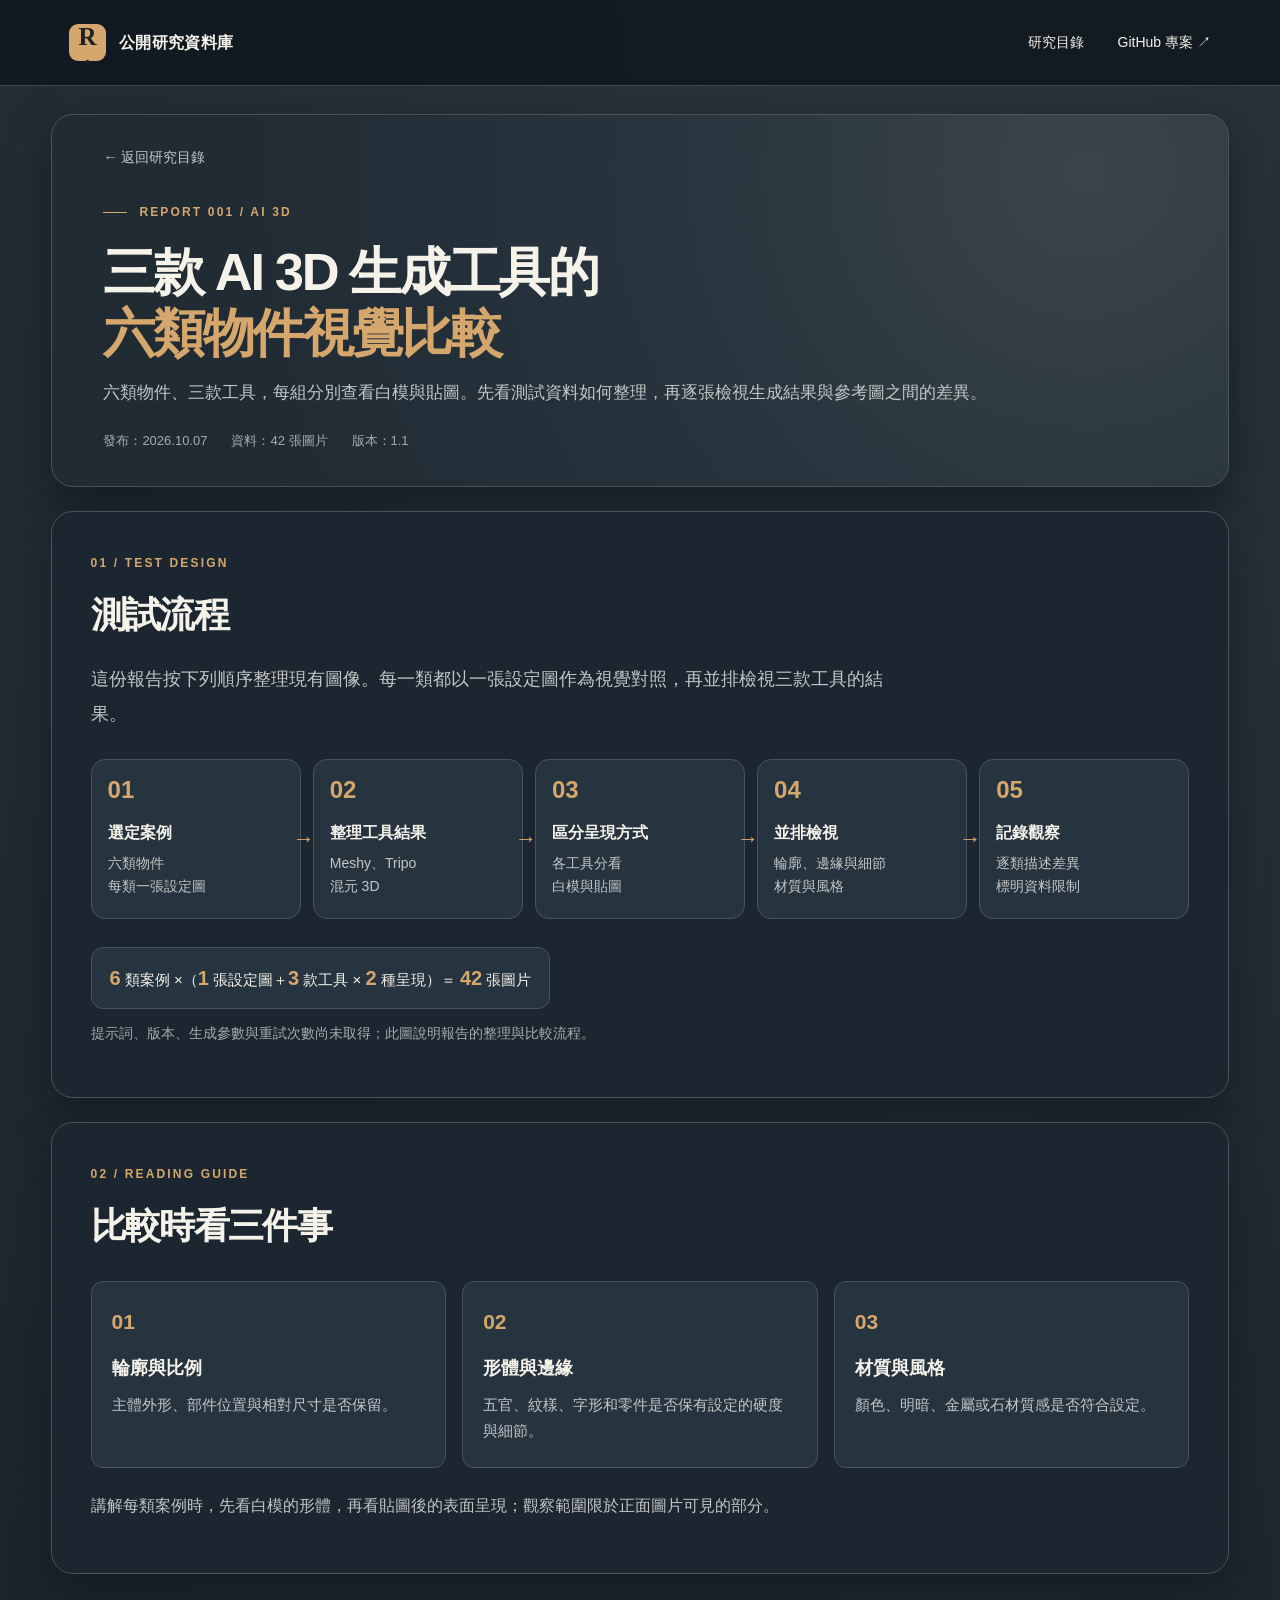
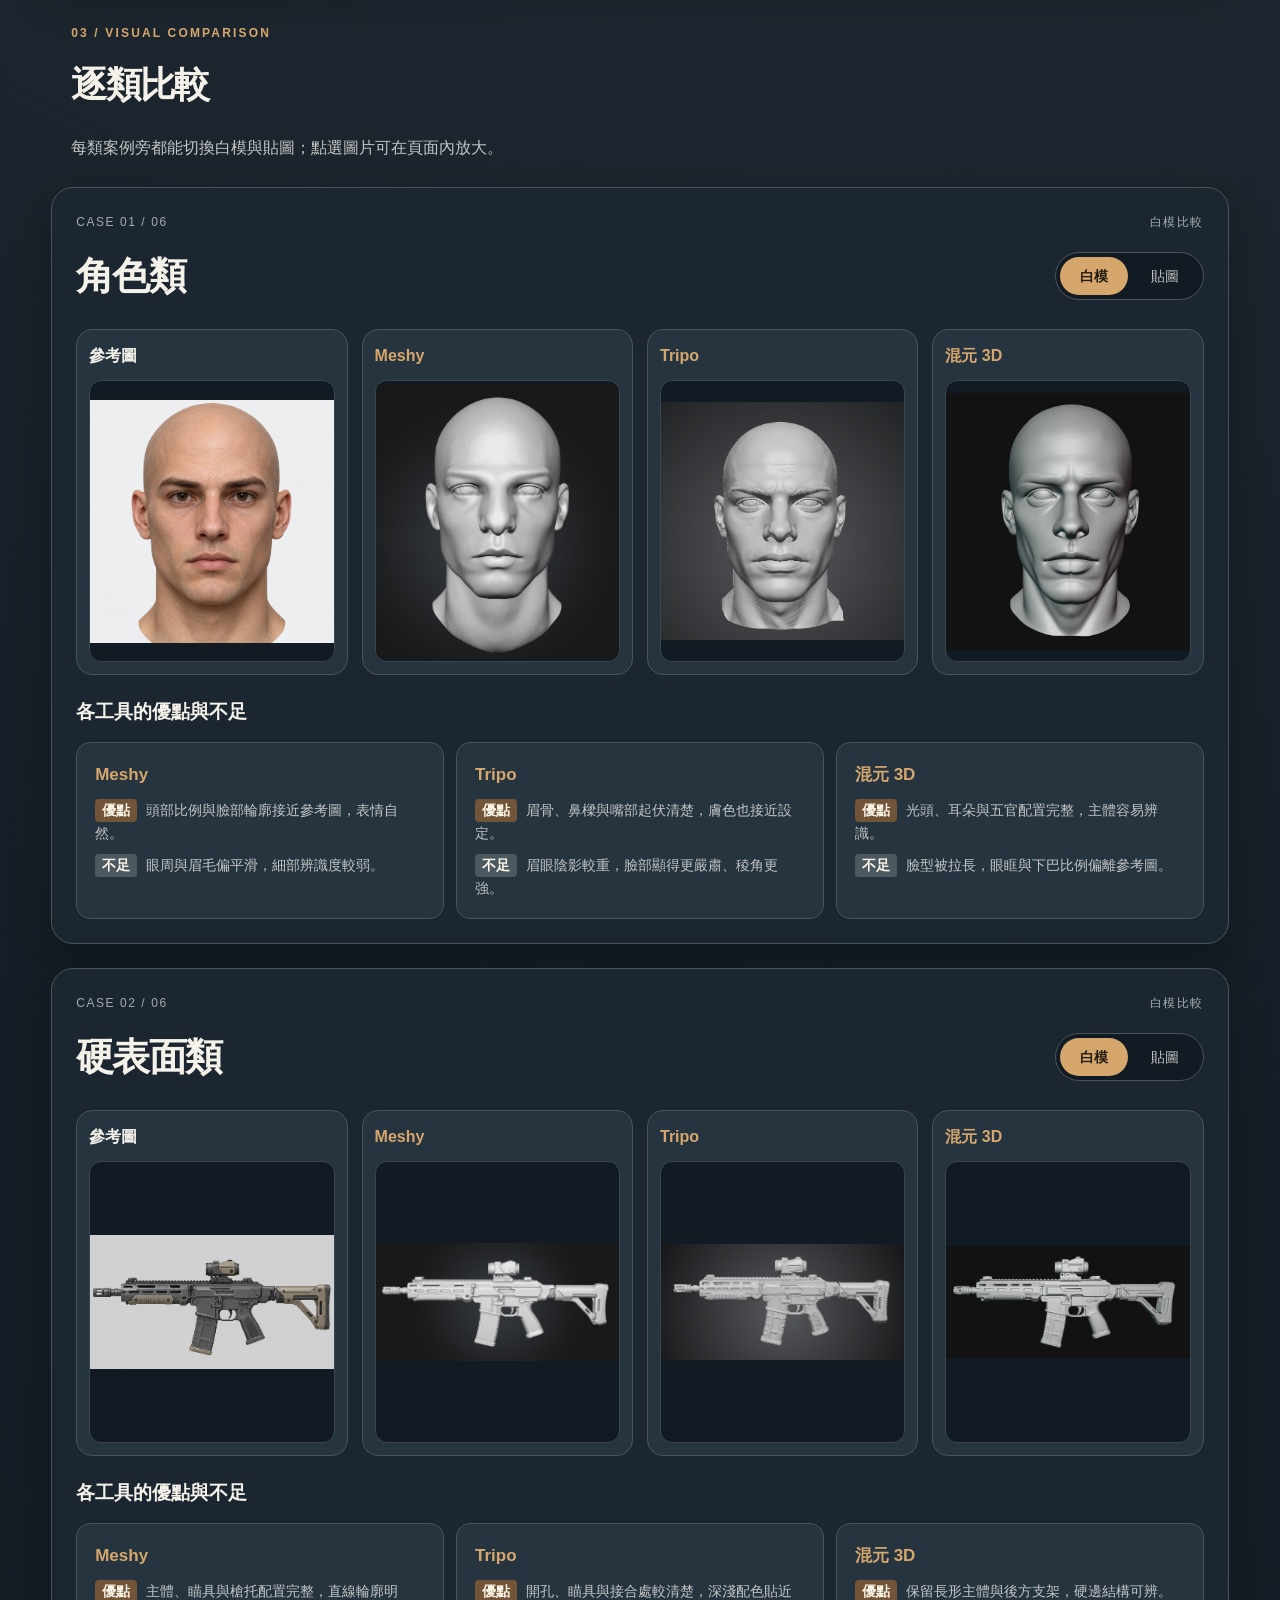
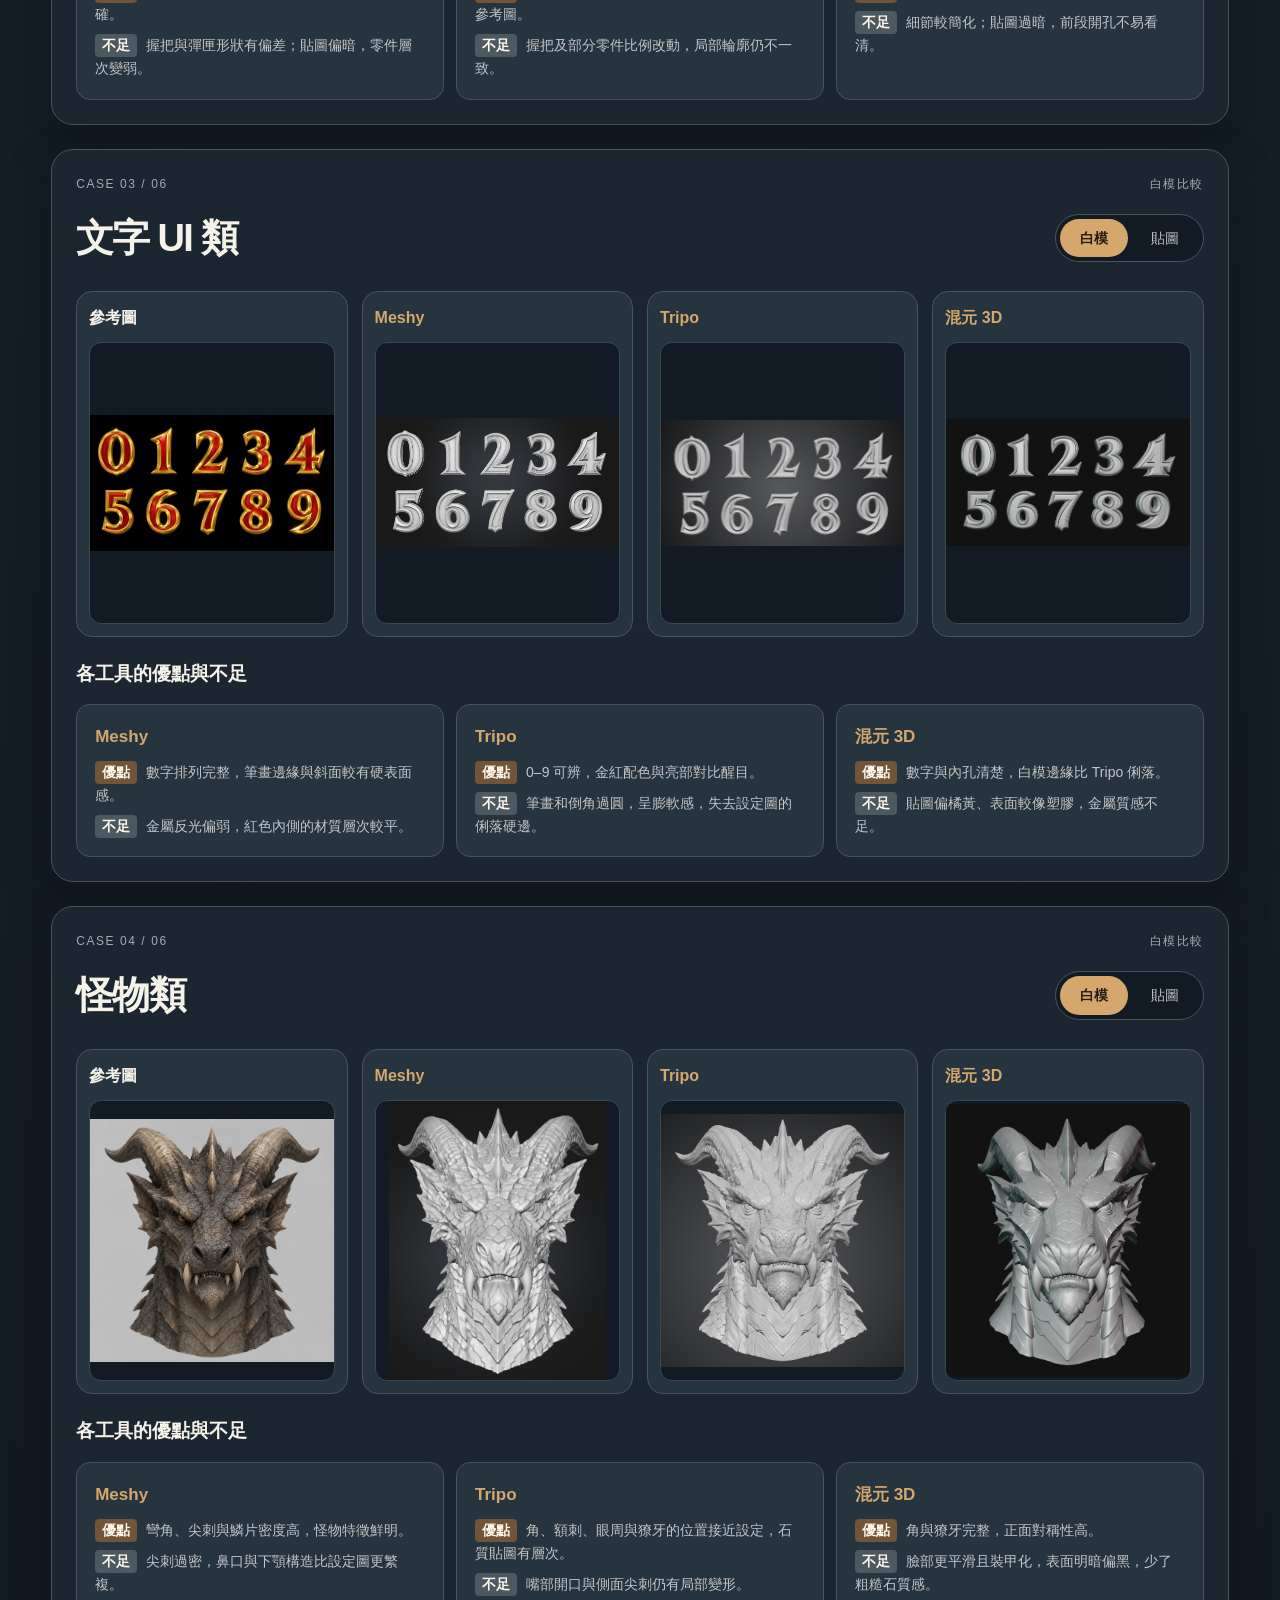
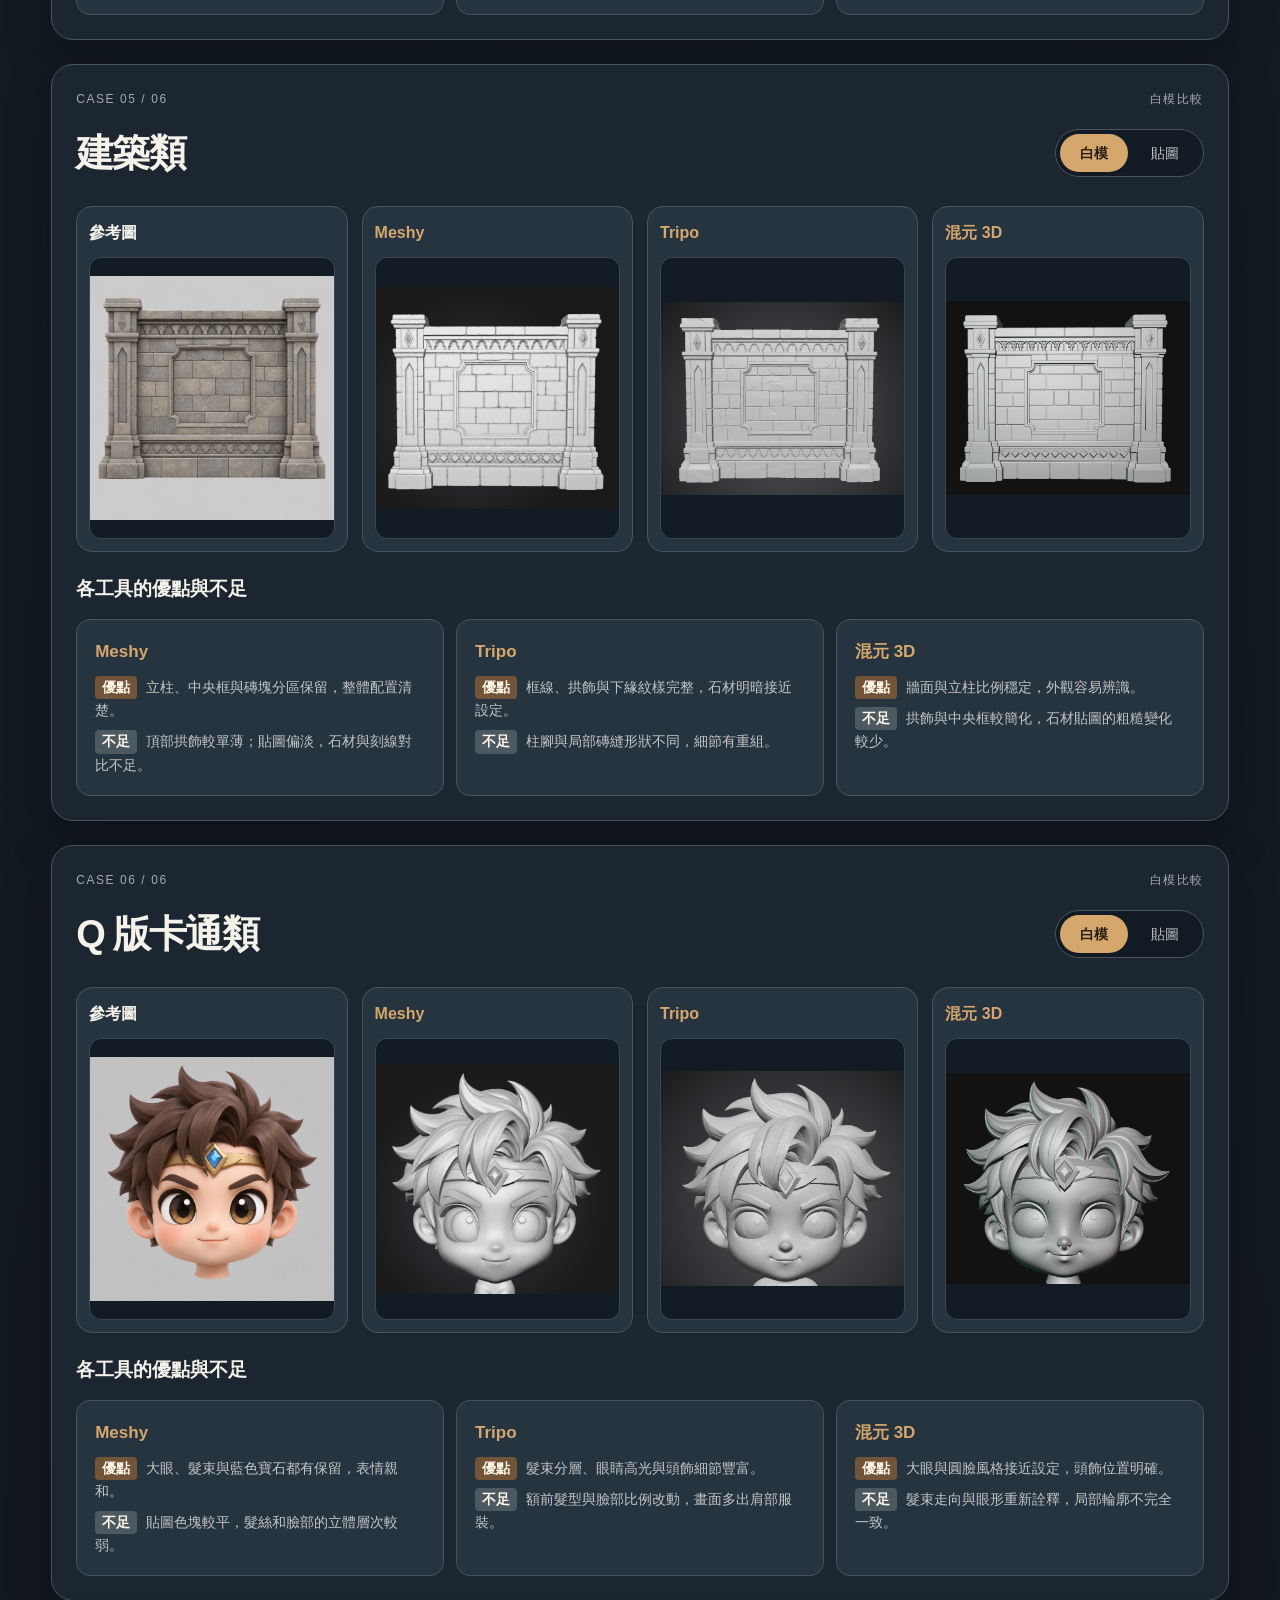
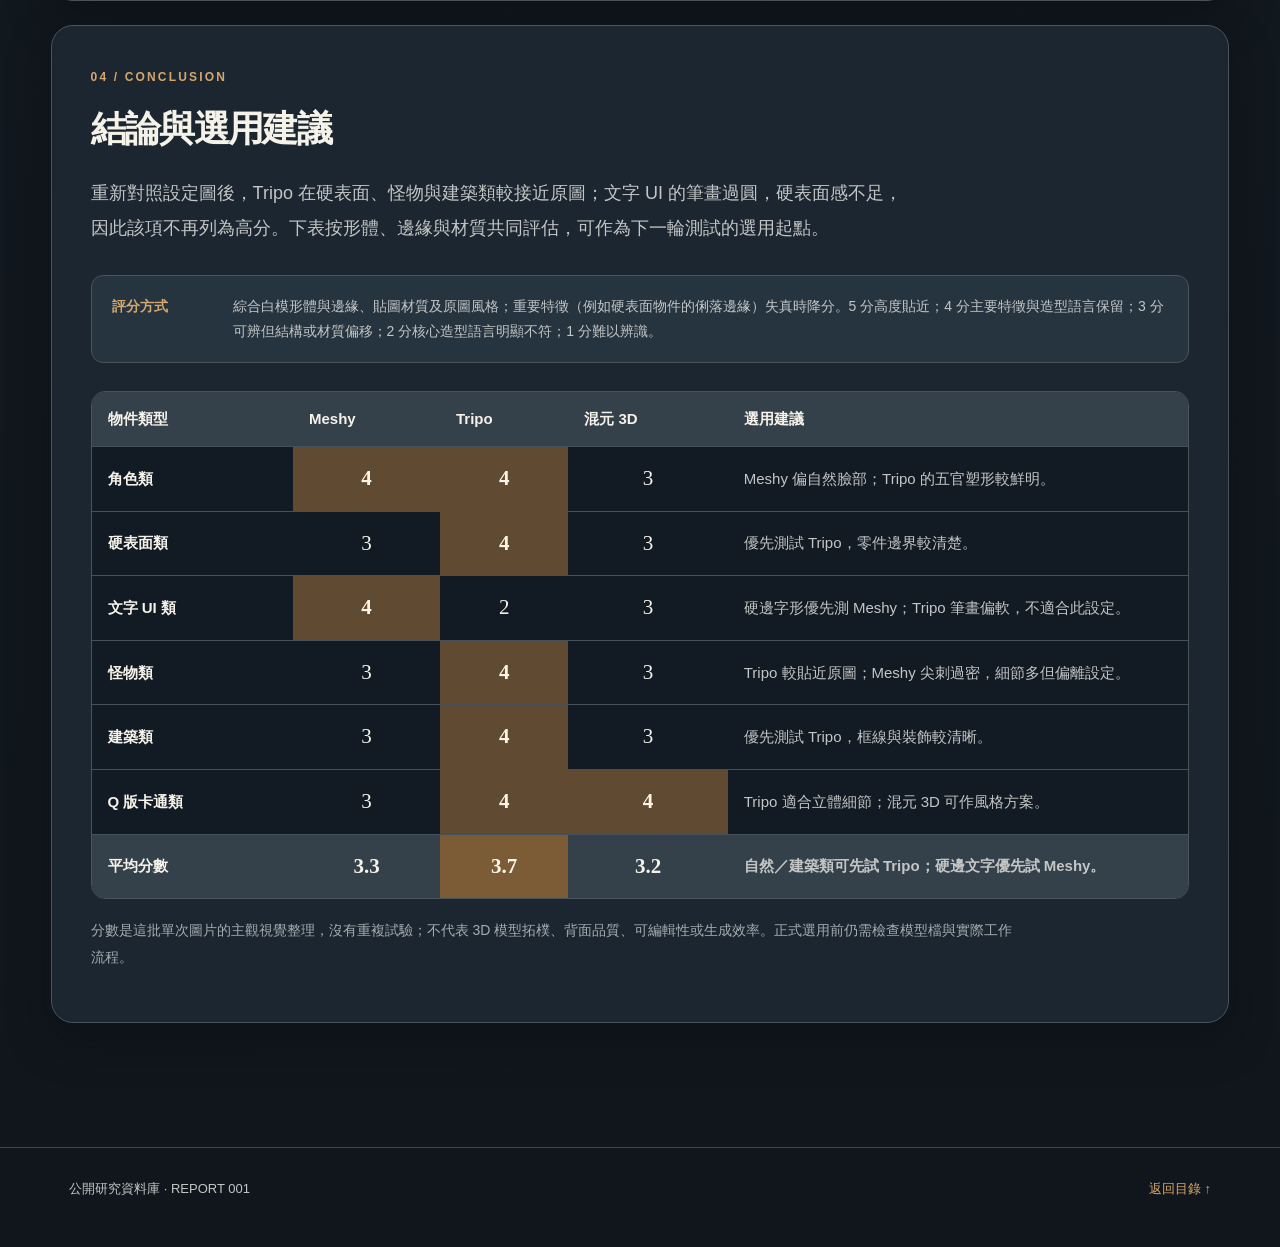
==== commit 26816067: "Apply graphite and copper palette to B8 site" ====
--- a/reports/3d-generation-comparison.html
+++ b/reports/3d-generation-comparison.html
@@ -3,10 +3,10 @@
 <head>
   <meta charset="utf-8">
   <meta name="viewport" content="width=device-width, initial-scale=1">
-  <meta name="theme-color" content="#071522">
+  <meta name="theme-color" content="#111820">
   <meta name="description" content="以六類物件的 42 張圖片，比較 Meshy、Tripo、混元 3D 的白模與貼圖成果。">
   <title>三款 AI 3D 生成工具的六類物件視覺比較｜公開研究資料庫</title>
-  <link rel="icon" type="image/svg+xml" href="data:image/svg+xml,%3Csvg xmlns='http://www.w3.org/2000/svg' viewBox='0 0 64 64'%3E%3Crect width='64' height='64' rx='13' fill='%231e3833'/%3E%3Cpath d='M16 17h15q6 0 6 7v23H22q-6 0-6-7zm32 0H33q-6 0-6 7v23h15q6 0 6-7z' fill='none' stroke='%23e5b461' stroke-width='3'/%3E%3C/svg%3E">
+  <link rel="icon" type="image/svg+xml" href="data:image/svg+xml,%3Csvg xmlns='http://www.w3.org/2000/svg' viewBox='0 0 64 64'%3E%3Crect width='64' height='64' rx='13' fill='%231b2630'/%3E%3Cpath d='M16 17h15q6 0 6 7v23H22q-6 0-6-7zm32 0H33q-6 0-6 7v23h15q6 0 6-7z' fill='none' stroke='%23d5a76c' stroke-width='3'/%3E%3C/svg%3E">
   <link rel="stylesheet" href="../styles.css">
   <link rel="stylesheet" href="../report-controls.css">
   <link rel="stylesheet" href="../theme-b8.css">
--- a/theme-b8.css
+++ b/theme-b8.css
@@ -1,15 +1,15 @@
 .b8-theme {
   color-scheme: dark;
-  --b8-bg: #071522;
-  --b8-panel: #102842;
-  --b8-panel-raised: #153552;
-  --b8-inset: #091b2d;
-  --b8-border: #2b5471;
-  --b8-cyan: #47d9ec;
-  --b8-text: #f1f8ff;
-  --b8-muted: #b0c7d8;
-  --b8-soft: #8eaabd;
-  background: radial-gradient(circle at 75% 0, #10314e 0, #071522 36%, #06111e 100%);
+  --b8-bg: #111820;
+  --b8-panel: #1b2630;
+  --b8-panel-raised: #263440;
+  --b8-inset: #121b24;
+  --b8-border: #4a5359;
+  --b8-accent: #d5a76c;
+  --b8-text: #f5f2ea;
+  --b8-muted: #c4c6c5;
+  --b8-soft: #a5acb0;
+  background: radial-gradient(circle at 75% 0, #2a343c 0, #151e26 36%, #10161c 100%);
   color: var(--b8-text);
   font-family: Arial, "Noto Sans TC", "Microsoft JhengHei", sans-serif;
 }
@@ -17,13 +17,13 @@
 .b8-theme a:focus-visible,
 .b8-theme button:focus-visible,
 .b8-theme .score-table-scroll:focus-visible {
-  outline: 3px solid var(--b8-cyan);
+  outline: 3px solid var(--b8-accent);
   outline-offset: 3px;
 }
 
 .b8-theme .site-header {
-  border-bottom: 1px solid #21415c;
-  background: #071624eb;
+  border-bottom: 1px solid #3b464e;
+  background: #111820eb;
 }
 
 .b8-theme .brand,
@@ -35,25 +35,25 @@
 .b8-theme .site-header nav a:hover,
 .b8-theme .site-footer a:hover,
 .b8-theme .back-link:hover {
-  color: var(--b8-cyan);
+  color: var(--b8-accent);
 }
 
 .b8-theme .brand-mark {
   border-radius: 9px;
-  background: var(--b8-cyan);
-  color: #082037;
-}
-
-.b8-theme .brand-dot { color: #082037; }
+  background: var(--b8-accent);
+  color: #1b2023;
+}
+
+.b8-theme .brand-dot { color: #1b2023; }
 .b8-theme .eyebrow,
 .b8-theme .overline,
-.b8-theme .section-num { color: var(--b8-cyan); }
-.b8-theme .eyebrow-line { background: var(--b8-cyan); }
+.b8-theme .section-num { color: var(--b8-accent); }
+.b8-theme .eyebrow-line { background: var(--b8-accent); }
 
 .b8-theme .catalog-intro {
   min-height: 510px;
   padding-top: 90px;
-  background: radial-gradient(circle at 81% 34%, #174367 0, #0c2035 35%, #071522 70%);
+  background: radial-gradient(circle at 81% 34%, #38434a 0, #202c35 35%, #141d25 70%);
 }
 
 .b8-theme .catalog-intro h1,
@@ -69,7 +69,7 @@
 }
 
 .b8-theme .catalog-intro h1 em,
-.b8-theme .report-heading h1 em { color: var(--b8-cyan); }
+.b8-theme .report-heading h1 em { color: var(--b8-accent); }
 .b8-theme .catalog-intro > p,
 .b8-theme .catalog-meta,
 .b8-theme .catalog-meta strong,
@@ -82,22 +82,22 @@
   border: 1px solid var(--b8-border);
   border-radius: 20px;
   overflow: hidden;
-  box-shadow: 0 20px 45px #020d1899;
-}
-
-.b8-theme .report-card:hover { box-shadow: 0 28px 55px #010b17ba; }
+  box-shadow: 0 20px 45px #080d1299;
+}
+
+.b8-theme .report-card:hover { box-shadow: 0 28px 55px #080d12ba; }
 .b8-theme .report-cover { background: var(--b8-inset); }
 .b8-theme .report-cover img { opacity: 1; }
-.b8-theme .cover-index { background: #092032d9; border-color: var(--b8-cyan); }
-.b8-theme .tag { border-color: var(--b8-border); color: var(--b8-cyan); }
+.b8-theme .cover-index { background: #151d24df; border-color: var(--b8-accent); }
+.b8-theme .tag { border-color: var(--b8-border); color: var(--b8-accent); }
 .b8-theme .report-card p,
 .b8-theme .method-note p,
 .b8-theme .card-footer { color: var(--b8-muted); }
 .b8-theme .card-footer { border-color: var(--b8-border); }
-.b8-theme .read-link { color: var(--b8-cyan); }
-.b8-theme .method-note { border-left: 4px solid var(--b8-cyan); }
-.b8-theme .site-footer { border-color: #21415c; color: var(--b8-muted); }
-.b8-theme .site-footer a { color: var(--b8-cyan); }
+.b8-theme .read-link { color: var(--b8-accent); }
+.b8-theme .method-note { border-left: 4px solid var(--b8-accent); }
+.b8-theme .site-footer { border-color: #3b464e; color: var(--b8-muted); }
+.b8-theme .site-footer a { color: var(--b8-accent); }
 
 .b8-theme .report-page {
   max-width: 1600px;
@@ -110,8 +110,8 @@
   padding: 28px clamp(24px, 4vw, 56px) 34px;
   border: 1px solid var(--b8-border);
   border-radius: 22px;
-  background: radial-gradient(circle at 88% 15%, #19466b 0, #12314e 35%, #0e2741 80%);
-  box-shadow: 0 18px 44px #020d1880;
+  background: radial-gradient(circle at 88% 15%, #3b4549 0, #29363f 35%, #202b34 80%);
+  box-shadow: 0 18px 44px #080d1280;
 }
 
 .b8-theme .back-link { margin-bottom: 32px; color: var(--b8-muted); }
@@ -126,7 +126,7 @@
   border: 1px solid var(--b8-border);
   border-radius: 22px;
   background: var(--b8-panel);
-  box-shadow: 0 18px 44px #020d1866;
+  box-shadow: 0 18px 44px #080d1266;
   scroll-margin-top: 24px;
 }
 
@@ -142,8 +142,8 @@
   border-radius: 14px;
   background: var(--b8-panel-raised);
 }
-.b8-theme .process-flow li:not(:last-child)::after { color: var(--b8-cyan); }
-.b8-theme .step-index { color: var(--b8-cyan); font-family: inherit; font-weight: 700; }
+.b8-theme .process-flow li:not(:last-child)::after { color: var(--b8-accent); }
+.b8-theme .step-index { color: var(--b8-accent); font-family: inherit; font-weight: 700; }
 .b8-theme .process-flow h3 { color: var(--b8-text); }
 .b8-theme .process-flow p { color: var(--b8-muted); }
 .b8-theme .process-total,
@@ -153,10 +153,10 @@
   border-radius: 12px;
   color: var(--b8-text) !important;
 }
-.b8-theme .process-total strong { color: var(--b8-cyan); font-family: inherit; font-weight: 700; }
+.b8-theme .process-total strong { color: var(--b8-accent); font-family: inherit; font-weight: 700; }
 .b8-theme .process-caveat { color: var(--b8-soft) !important; }
 .b8-theme .criteria-grid > div { border-left: 1px solid var(--b8-border); }
-.b8-theme .criteria-grid span { color: var(--b8-cyan); font-family: inherit; font-weight: 700; }
+.b8-theme .criteria-grid span { color: var(--b8-accent); font-family: inherit; font-weight: 700; }
 .b8-theme .criteria-grid h3 { color: var(--b8-text); }
 .b8-theme .criteria-grid p { color: var(--b8-muted); }
 
@@ -177,7 +177,7 @@
   border: 1px solid var(--b8-border);
   border-radius: 22px;
   background: var(--b8-panel);
-  box-shadow: 0 18px 44px #020d1866;
+  box-shadow: 0 18px 44px #080d1266;
 }
 .b8-theme .case-topline { color: var(--b8-soft); }
 .b8-theme .case-heading-row { margin: 10px 0 20px; }
@@ -190,7 +190,7 @@
   background: var(--b8-inset);
 }
 .b8-theme .mode-switch button { border-radius: 999px; color: var(--b8-muted); }
-.b8-theme .mode-switch button.active { background: var(--b8-cyan); color: #062033; font-weight: 700; }
+.b8-theme .mode-switch button.active { background: var(--b8-accent); color: #241b12; font-weight: 700; }
 .b8-theme .comparison-grid { gap: 14px; }
 .b8-theme .comparison-grid figure {
   padding: 12px;
@@ -204,16 +204,16 @@
   font-size: 16px;
   font-weight: 700;
 }
-.b8-theme .comparison-grid figure:not(.reference-figure) figcaption { color: var(--b8-cyan); }
+.b8-theme .comparison-grid figure:not(.reference-figure) figcaption { color: var(--b8-accent); }
 .b8-theme .image-link,
 .b8-theme .reference-figure .image-link {
   height: clamp(220px, 22vw, 320px);
-  border: 1px solid #1f3e59;
+  border: 1px solid #3b4750;
   border-radius: 12px;
   background: var(--b8-inset);
 }
 .b8-theme .image-link img { object-fit: contain; }
-.b8-theme .expand-hint { right: 8px; bottom: 8px; border-radius: 6px; background: #092238e8; }
+.b8-theme .expand-hint { right: 8px; bottom: 8px; border-radius: 6px; background: #1c2730e8; }
 
 .b8-theme .case-assessment {
   display: grid;
@@ -238,18 +238,18 @@
   color: var(--b8-muted);
   font-size: 14px;
 }
-.b8-theme .assessment-row strong { display: block; margin-bottom: 10px; color: var(--b8-cyan); font-size: 17px; }
+.b8-theme .assessment-row strong { display: block; margin-bottom: 10px; color: var(--b8-accent); font-size: 17px; }
 .b8-theme .assessment-row p + p { margin-top: 8px; }
 .b8-theme .assessment-label {
   min-width: 42px;
   margin-right: 9px;
   padding: 0 6px;
   border-radius: 4px;
-  background: #226079;
-  color: #e9fbff;
+  background: #725438;
+  color: #fff7ea;
   text-align: center;
 }
-.b8-theme .assessment-row p:last-child .assessment-label { background: #354c65; }
+.b8-theme .assessment-row p:last-child .assessment-label { background: #4d5961; }
 
 .b8-theme .score-key {
   max-width: none;
@@ -258,33 +258,33 @@
   background: var(--b8-panel-raised);
   color: var(--b8-muted);
 }
-.b8-theme .score-key strong { color: var(--b8-cyan); }
+.b8-theme .score-key strong { color: var(--b8-accent); }
 .b8-theme .score-table-scroll {
   border: 1px solid var(--b8-border);
   border-radius: 14px;
   background: var(--b8-inset);
 }
 .b8-theme .score-table th,
-.b8-theme .score-table td { border-color: #284963; }
-.b8-theme .score-table thead th { background: #173b5a; color: var(--b8-text); }
+.b8-theme .score-table td { border-color: #45515a; }
+.b8-theme .score-table thead th { background: #34404a; color: var(--b8-text); }
 .b8-theme .score-table tbody th,
 .b8-theme .score-table tbody td { background: var(--b8-inset); color: var(--b8-text); }
 .b8-theme .score-table td:last-child { color: var(--b8-muted); }
 .b8-theme .score-table .score-best,
-.b8-theme .score-table tbody .score-best { background: #1c5168; color: #e7fcff; }
+.b8-theme .score-table tbody .score-best { background: #604a32; color: #fff5e6; }
 .b8-theme .score-table tfoot th,
-.b8-theme .score-table tfoot td { background: #173b5a; color: var(--b8-text); }
-.b8-theme .score-table tfoot .score-best { background: #226e82; }
+.b8-theme .score-table tfoot td { background: #34404a; color: var(--b8-text); }
+.b8-theme .score-table tfoot .score-best { background: #7c5b37; }
 .b8-theme .score-note,
 .b8-theme .table-swipe-hint { color: var(--b8-soft) !important; }
 
 .b8-theme .image-dialog {
   border: 1px solid var(--b8-border);
   border-radius: 16px;
-  background: #071522;
-  color: var(--b8-text);
-}
-.b8-theme .image-dialog::backdrop { background: #020914bd; }
+  background: #111820;
+  color: var(--b8-text);
+}
+.b8-theme .image-dialog::backdrop { background: #080c12bd; }
 .b8-theme .image-dialog p { color: var(--b8-muted); }
 
 @media (max-width: 1000px) {
@@ -316,7 +316,7 @@
   .b8-theme .reference-figure .image-link { height: 168px; border-radius: 7px; }
   .b8-theme .case-assessment { gap: 9px; }
   .b8-theme .assessment-row { padding: 12px; }
-  .b8-theme .score-table thead th:first-child { background: #173b5a; }
+  .b8-theme .score-table thead th:first-child { background: #34404a; }
   .b8-theme .score-table tbody th { background: var(--b8-inset); }
-  .b8-theme .score-table tfoot th { background: #173b5a; }
-}
+  .b8-theme .score-table tfoot th { background: #34404a; }
+}
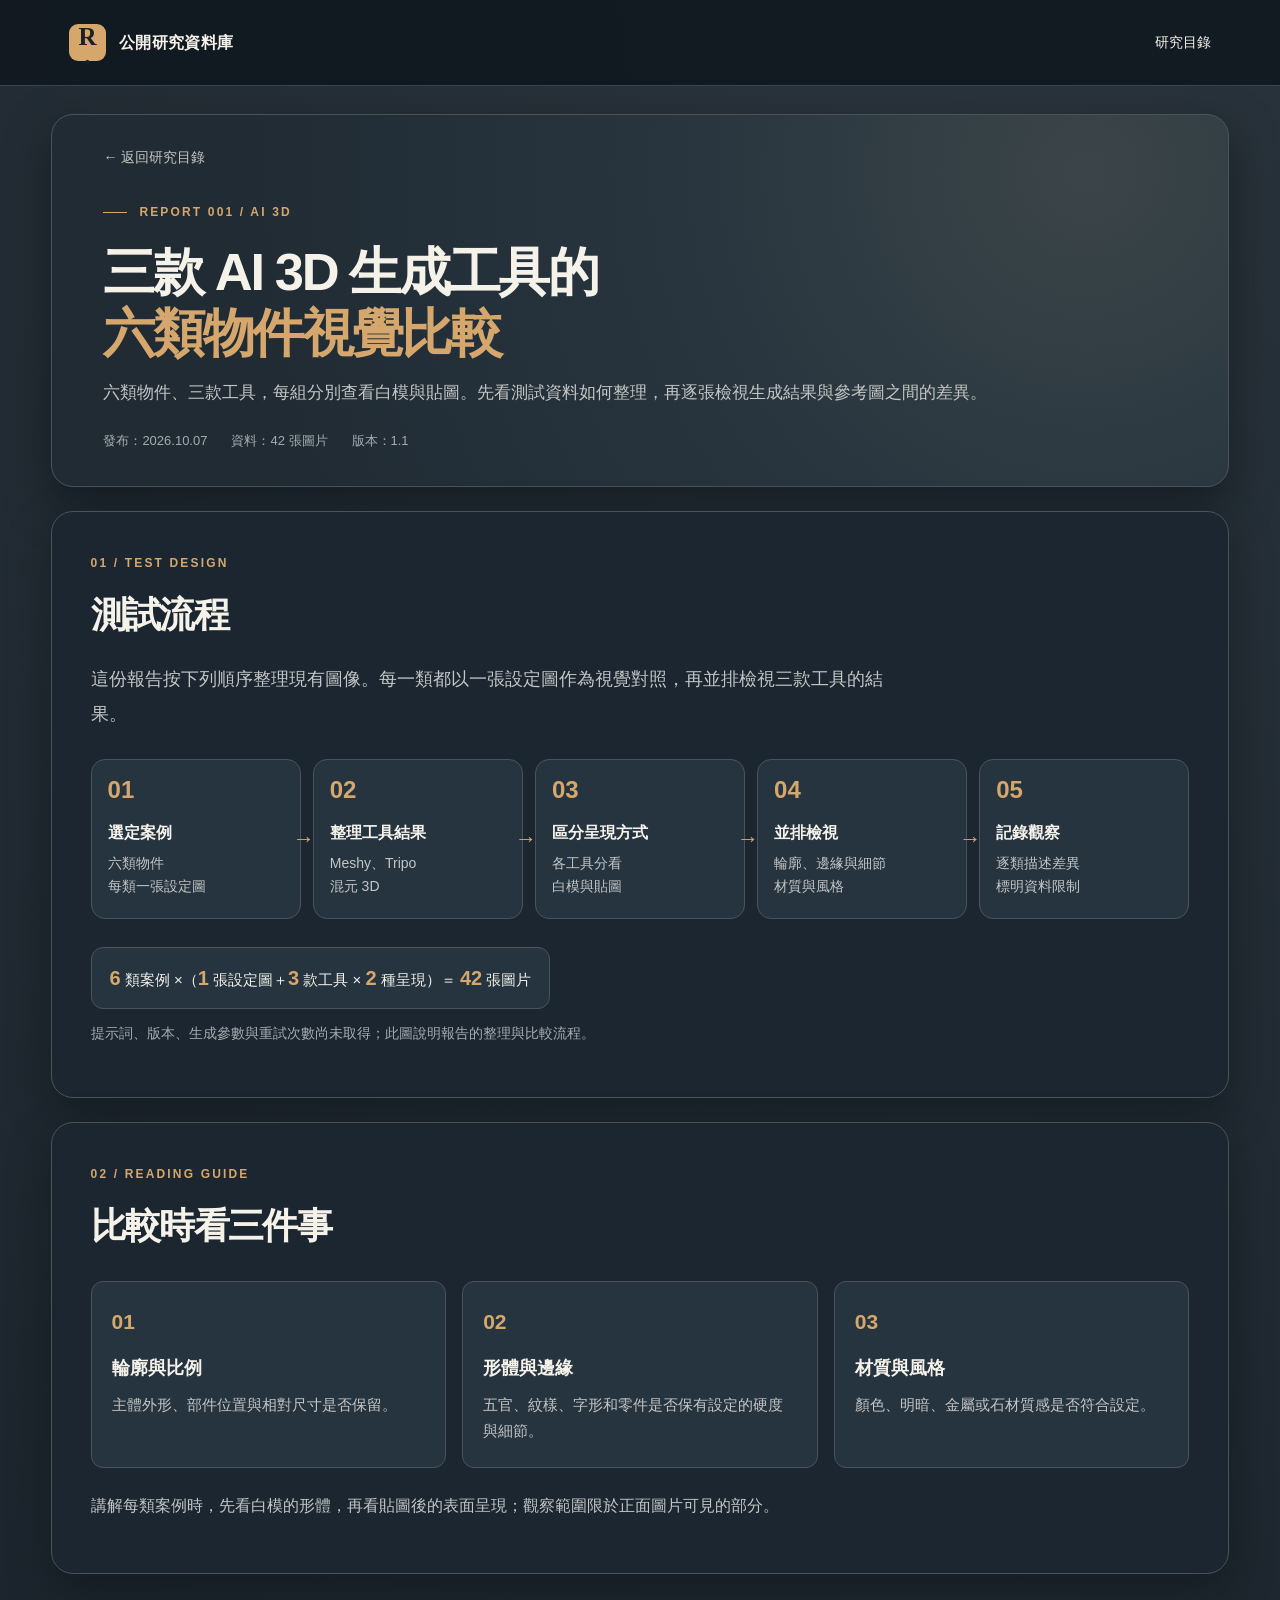
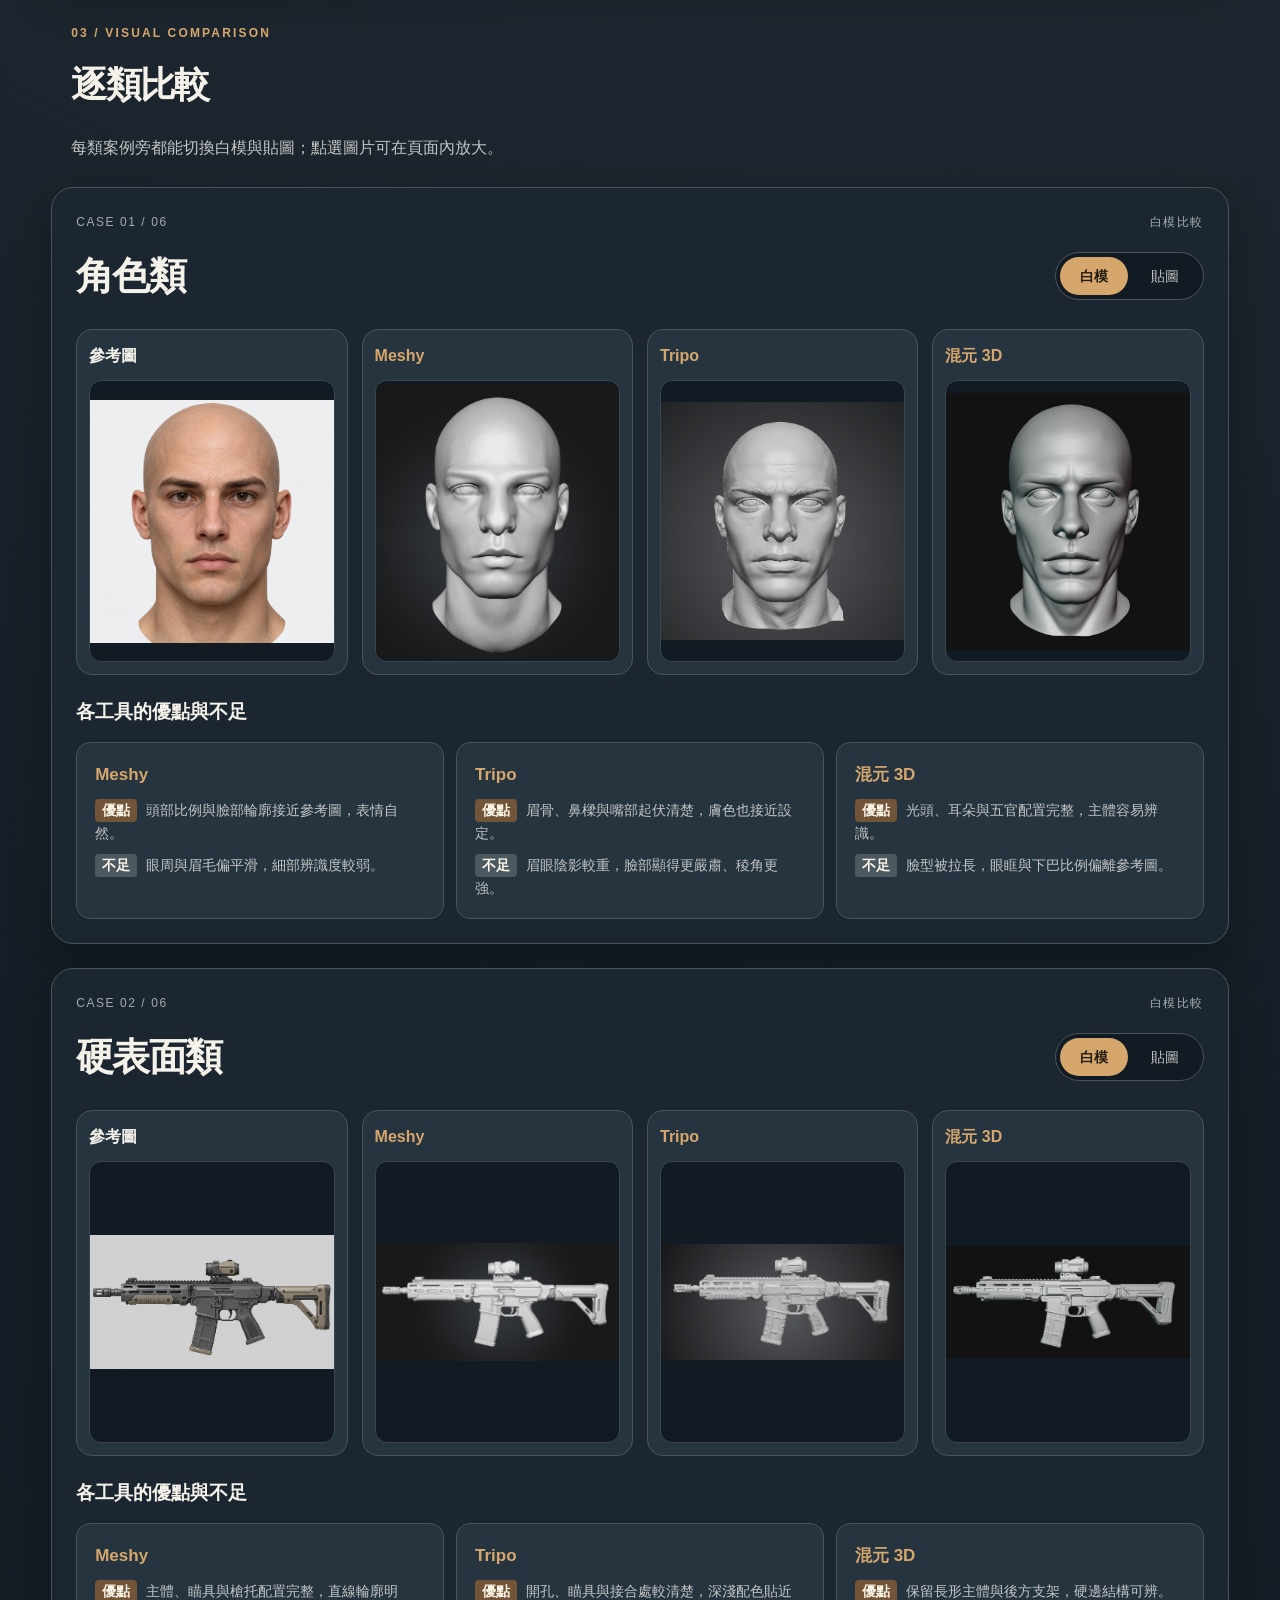
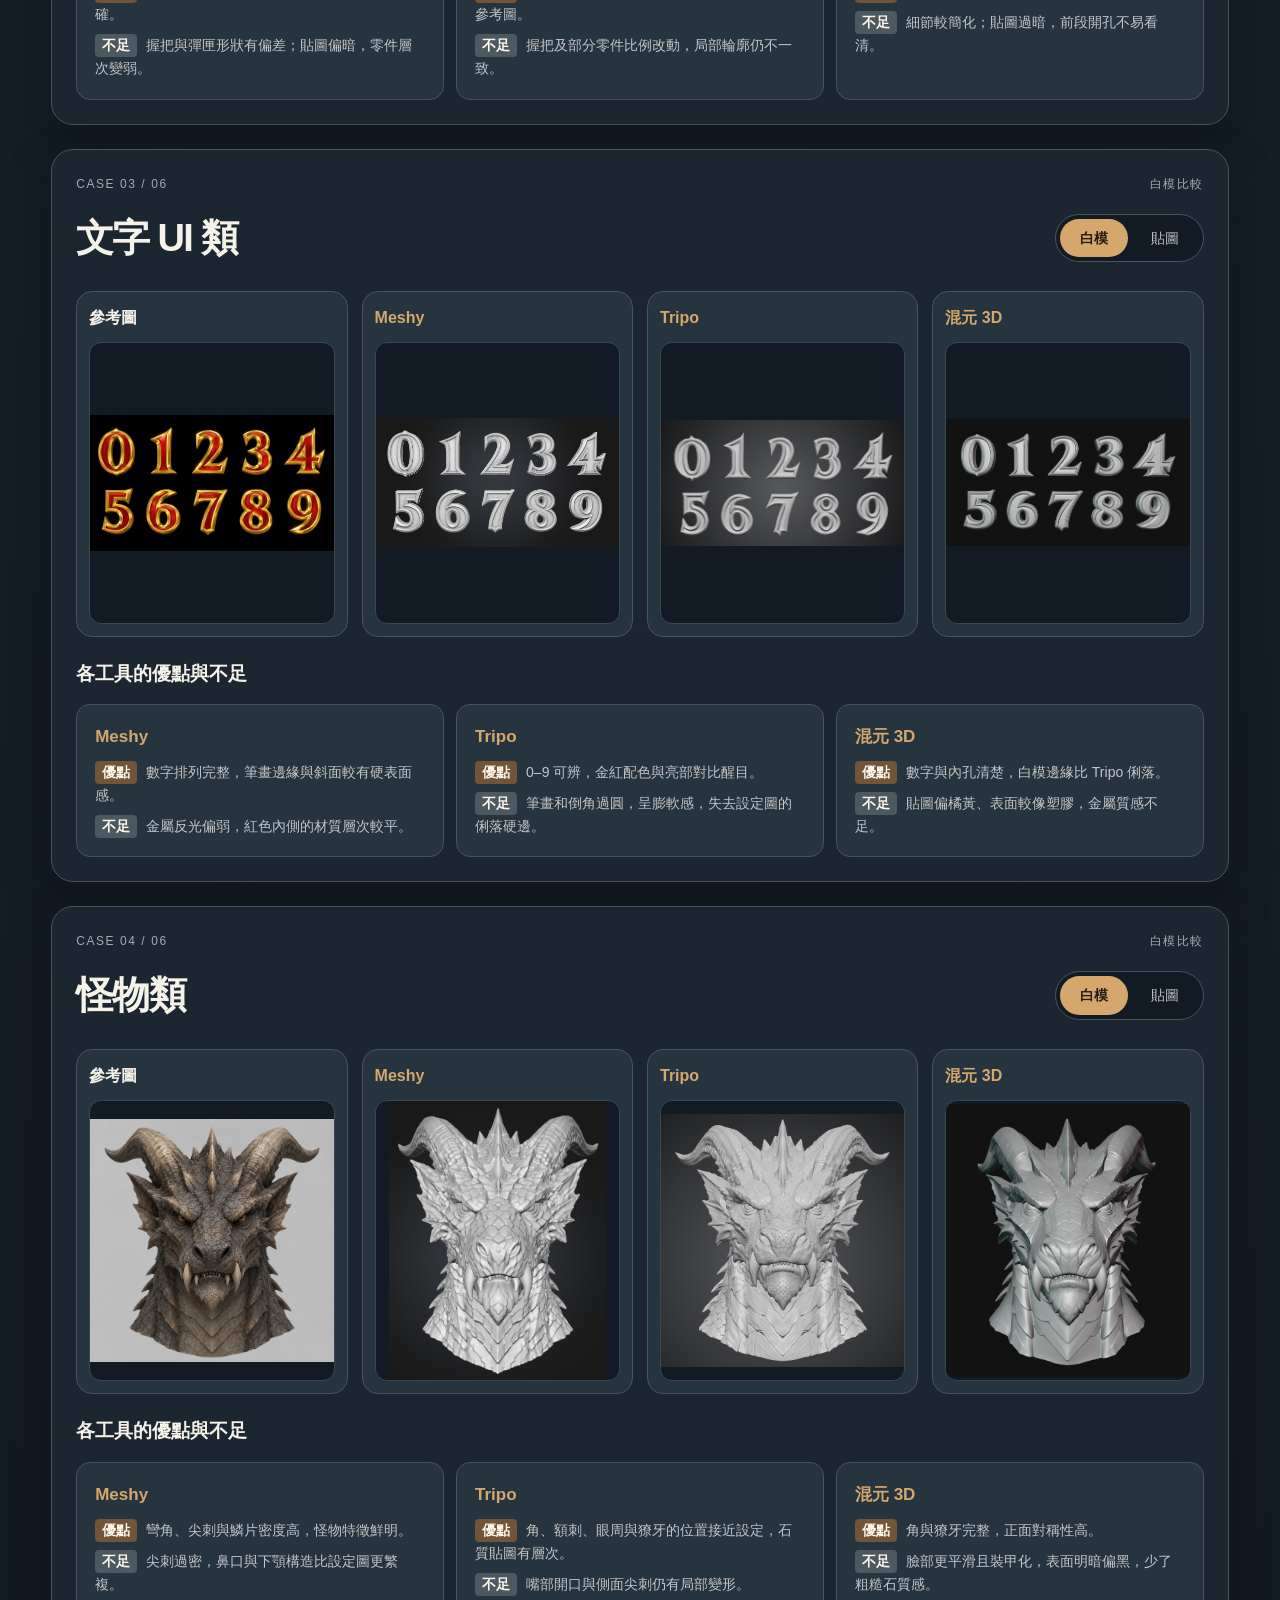
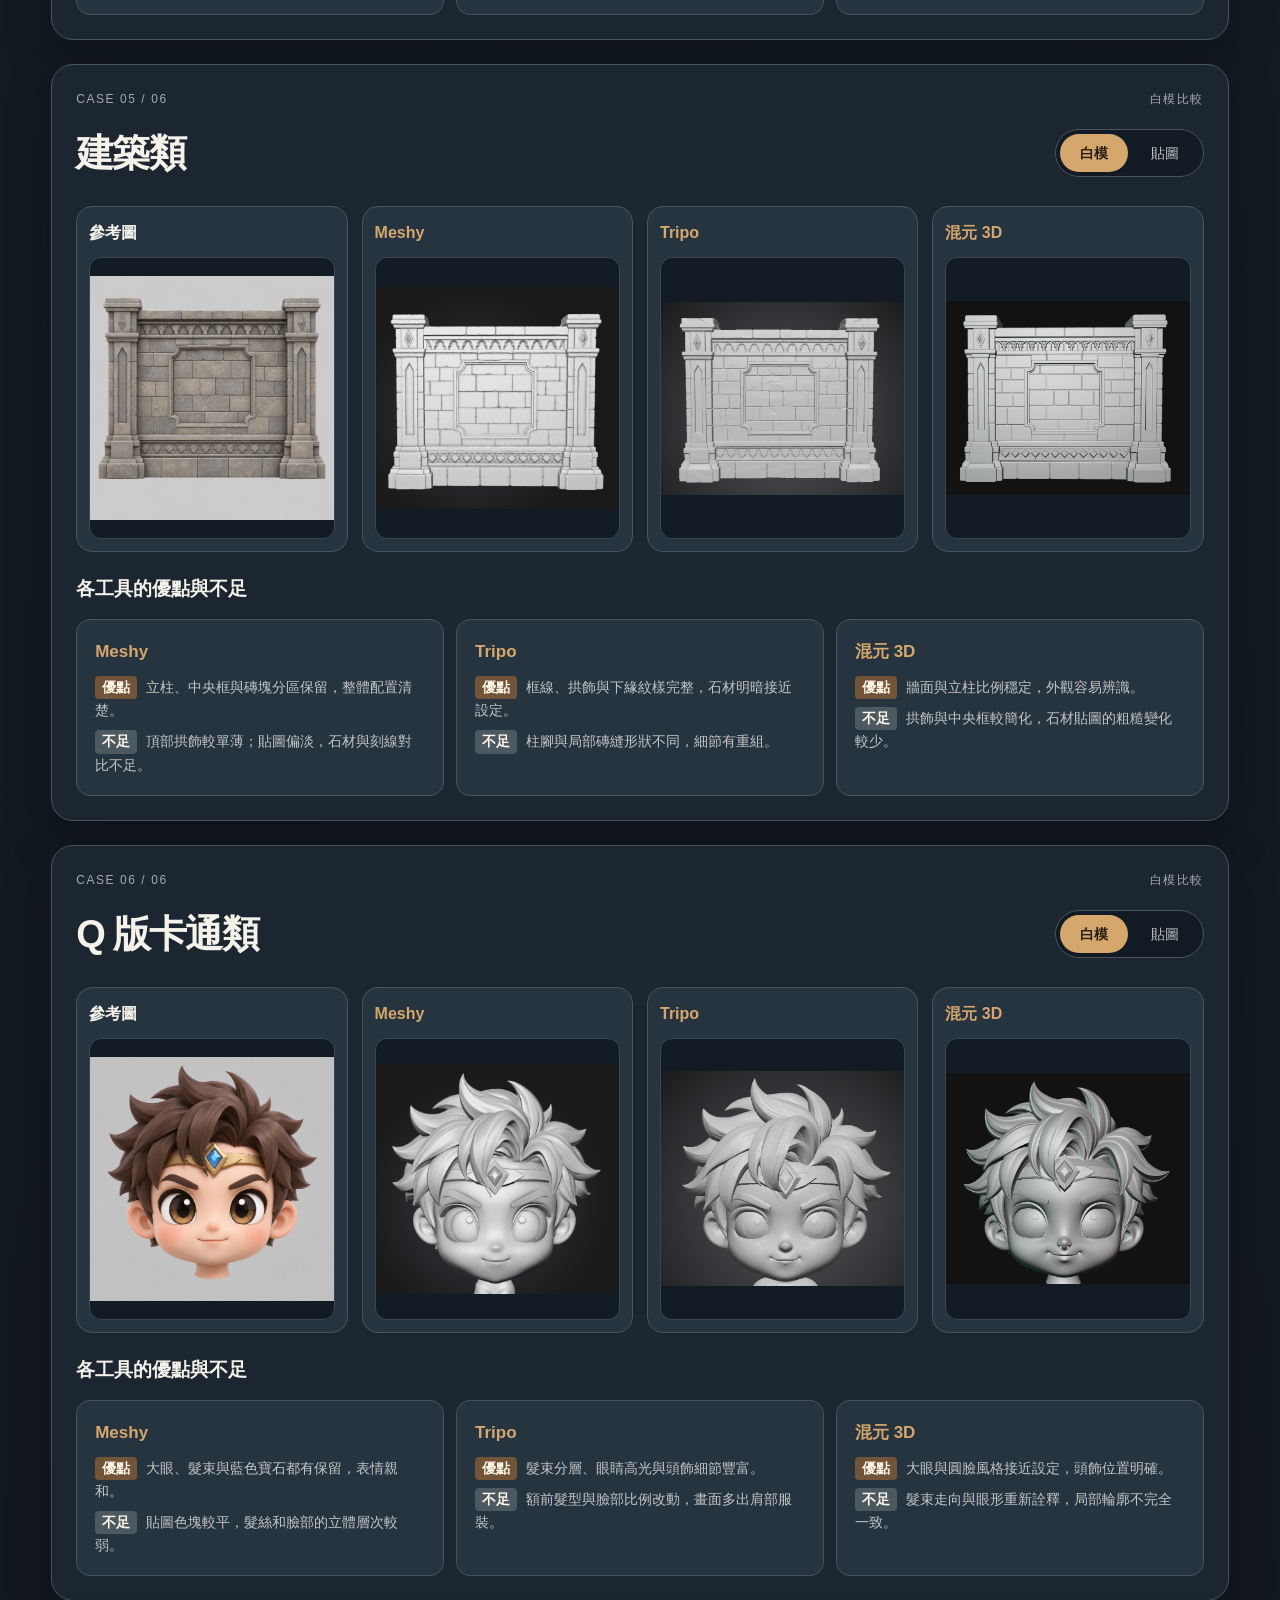
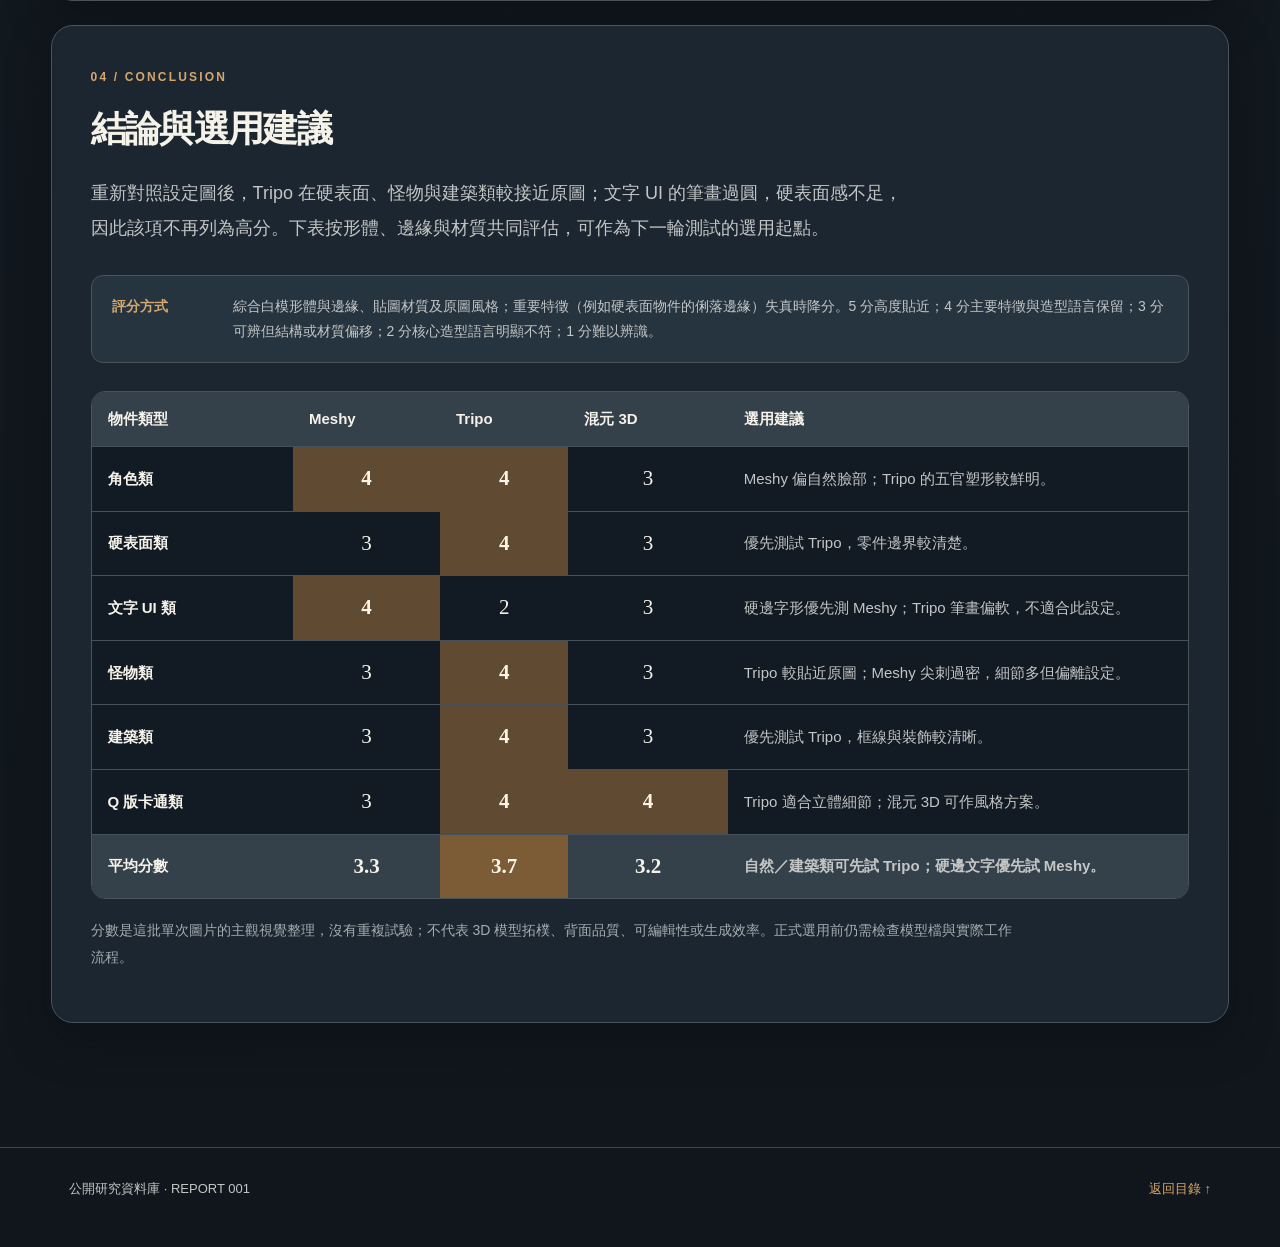
==== commit 415f5533: "Remove GitHub project link from site navigation" ====
--- a/reports/3d-generation-comparison.html
+++ b/reports/3d-generation-comparison.html
@@ -13,7 +13,7 @@
   <script src="../report.js" defer></script>
 </head>
 <body class="b8-theme">
-  <header class="site-header"><a class="brand" href="../" aria-label="公開研究資料庫首頁"><span class="brand-mark">R<span class="brand-dot">·</span></span><span>公開研究資料庫</span></a><nav aria-label="主選單"><a href="../">研究目錄</a><a href="https://github.com/pastfantast-glitch/open-research-library">GitHub 專案 ↗</a></nav></header>
+  <header class="site-header"><a class="brand" href="../" aria-label="公開研究資料庫首頁"><span class="brand-mark">R<span class="brand-dot">·</span></span><span>公開研究資料庫</span></a><nav aria-label="主選單"><a href="../">研究目錄</a></nav></header>
   <main class="report-page">
     <div class="report-heading"><a class="back-link" href="../">← 返回研究目錄</a><div class="eyebrow"><span class="eyebrow-line"></span> REPORT 001 / AI 3D</div><h1>三款 AI 3D 生成工具的<br><em>六類物件視覺比較</em></h1><p class="report-deck">六類物件、三款工具，每組分別查看白模與貼圖。先看測試資料如何整理，再逐張檢視生成結果與參考圖之間的差異。</p><div class="byline"><span>發布：2026.10.07</span><span>資料：42 張圖片</span><span>版本：1.1</span></div></div>
     <div class="report-layout">
--- a/theme-b8.css
+++ b/theme-b8.css
@@ -50,15 +50,9 @@
 .b8-theme .section-num { color: var(--b8-accent); }
 .b8-theme .eyebrow-line { background: var(--b8-accent); }
 
-.b8-theme .catalog-intro {
-  min-height: 510px;
-  padding-top: 90px;
-  background: radial-gradient(circle at 81% 34%, #38434a 0, #202c35 35%, #141d25 70%);
-}
-
-.b8-theme .catalog-intro h1,
 .b8-theme .report-heading h1,
 .b8-theme .article-section h2,
+.b8-theme .section-heading h1,
 .b8-theme .section-heading h2,
 .b8-theme .report-card h3,
 .b8-theme .method-note h2,
@@ -68,14 +62,10 @@
   letter-spacing: -.045em;
 }
 
-.b8-theme .catalog-intro h1 em,
 .b8-theme .report-heading h1 em { color: var(--b8-accent); }
-.b8-theme .catalog-intro > p,
-.b8-theme .catalog-meta,
-.b8-theme .catalog-meta strong,
 .b8-theme .listing-count { color: var(--b8-muted); }
-.b8-theme .catalog-meta { border-color: var(--b8-border); }
-.b8-theme .listing { padding-top: 44px; }
+.b8-theme .listing { padding-top: 48px; }
+.b8-theme .section-heading h1 { font-size: 36px; margin: 5px 0 0; }
 .b8-theme .report-card,
 .b8-theme .method-note {
   background: var(--b8-panel);
@@ -300,7 +290,7 @@
 }
 
 @media (max-width: 600px) {
-  .b8-theme .catalog-intro { padding-top: 60px; }
+  .b8-theme .section-heading h1 { font-size: 31px; }
   .b8-theme .report-page { padding: 0 16px 60px; }
   .b8-theme .report-heading { margin-top: 16px; padding: 22px 20px; }
   .b8-theme .back-link { margin-bottom: 25px; }
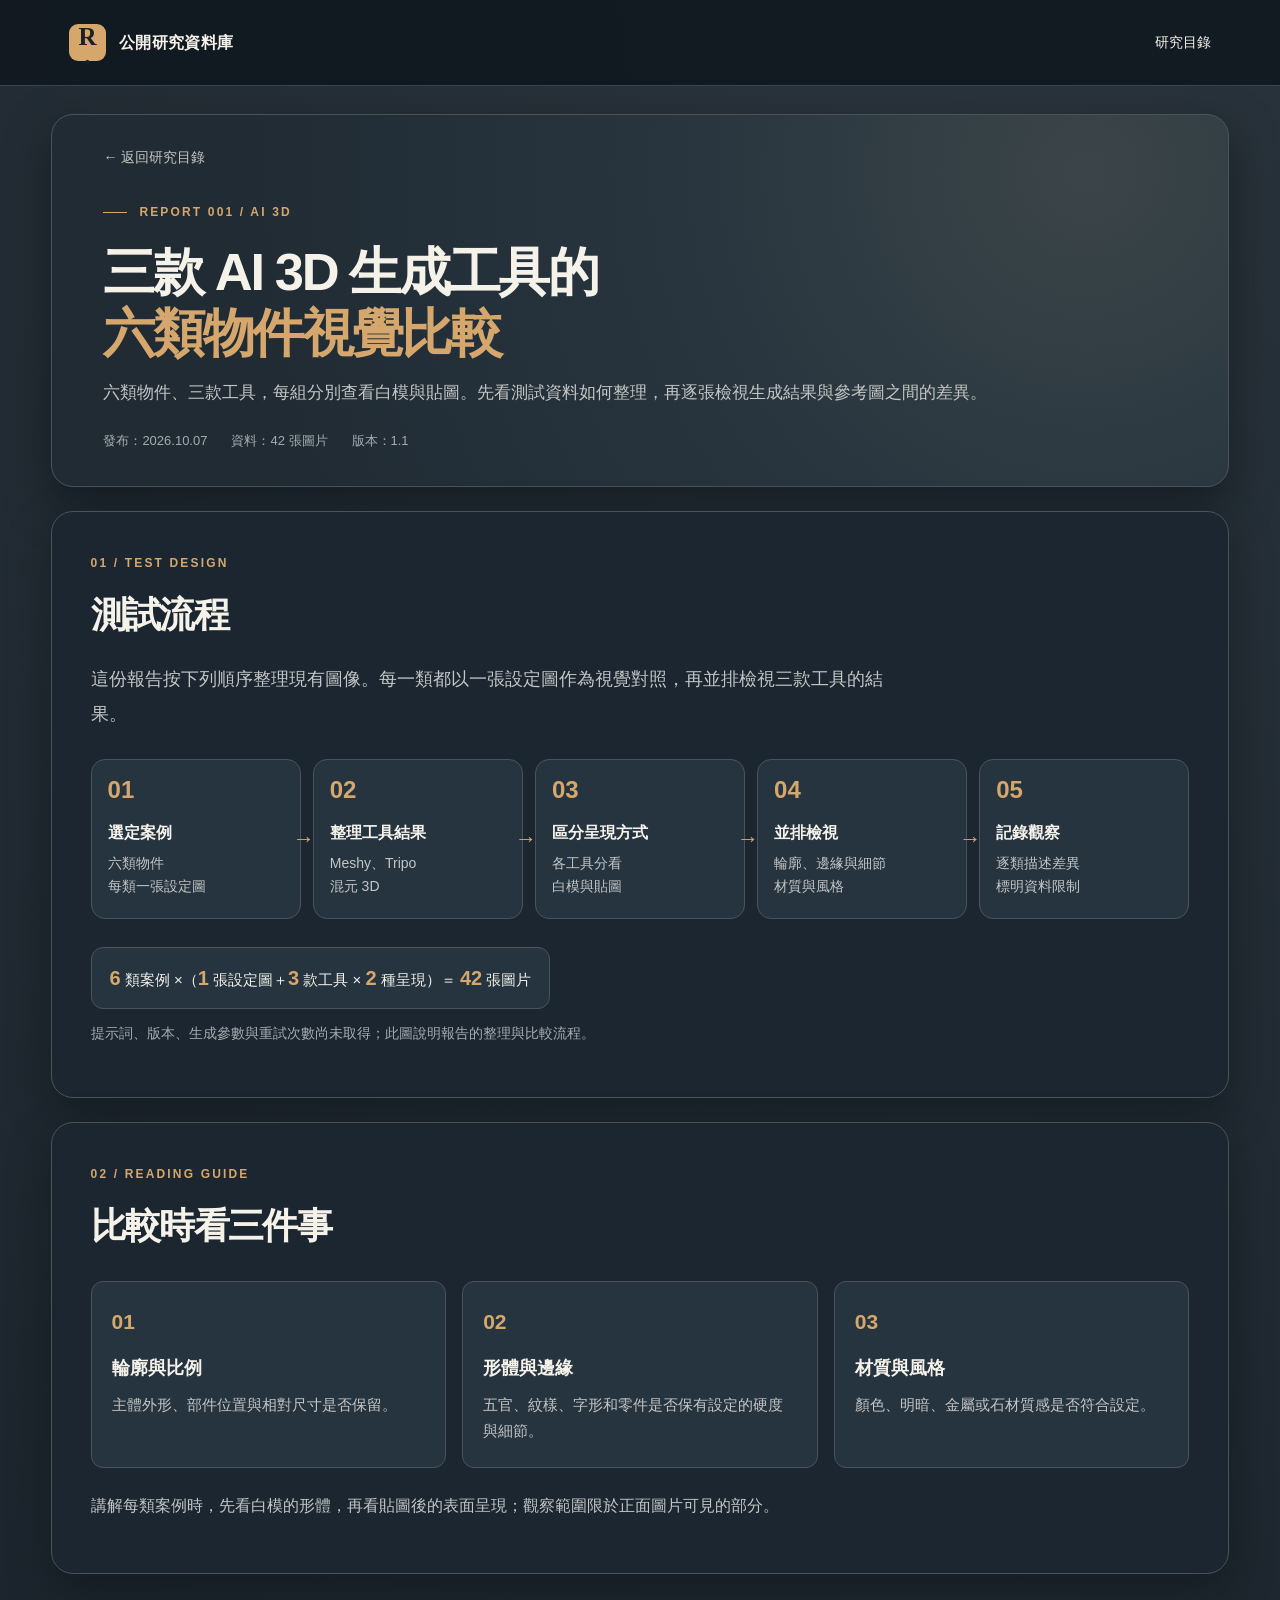
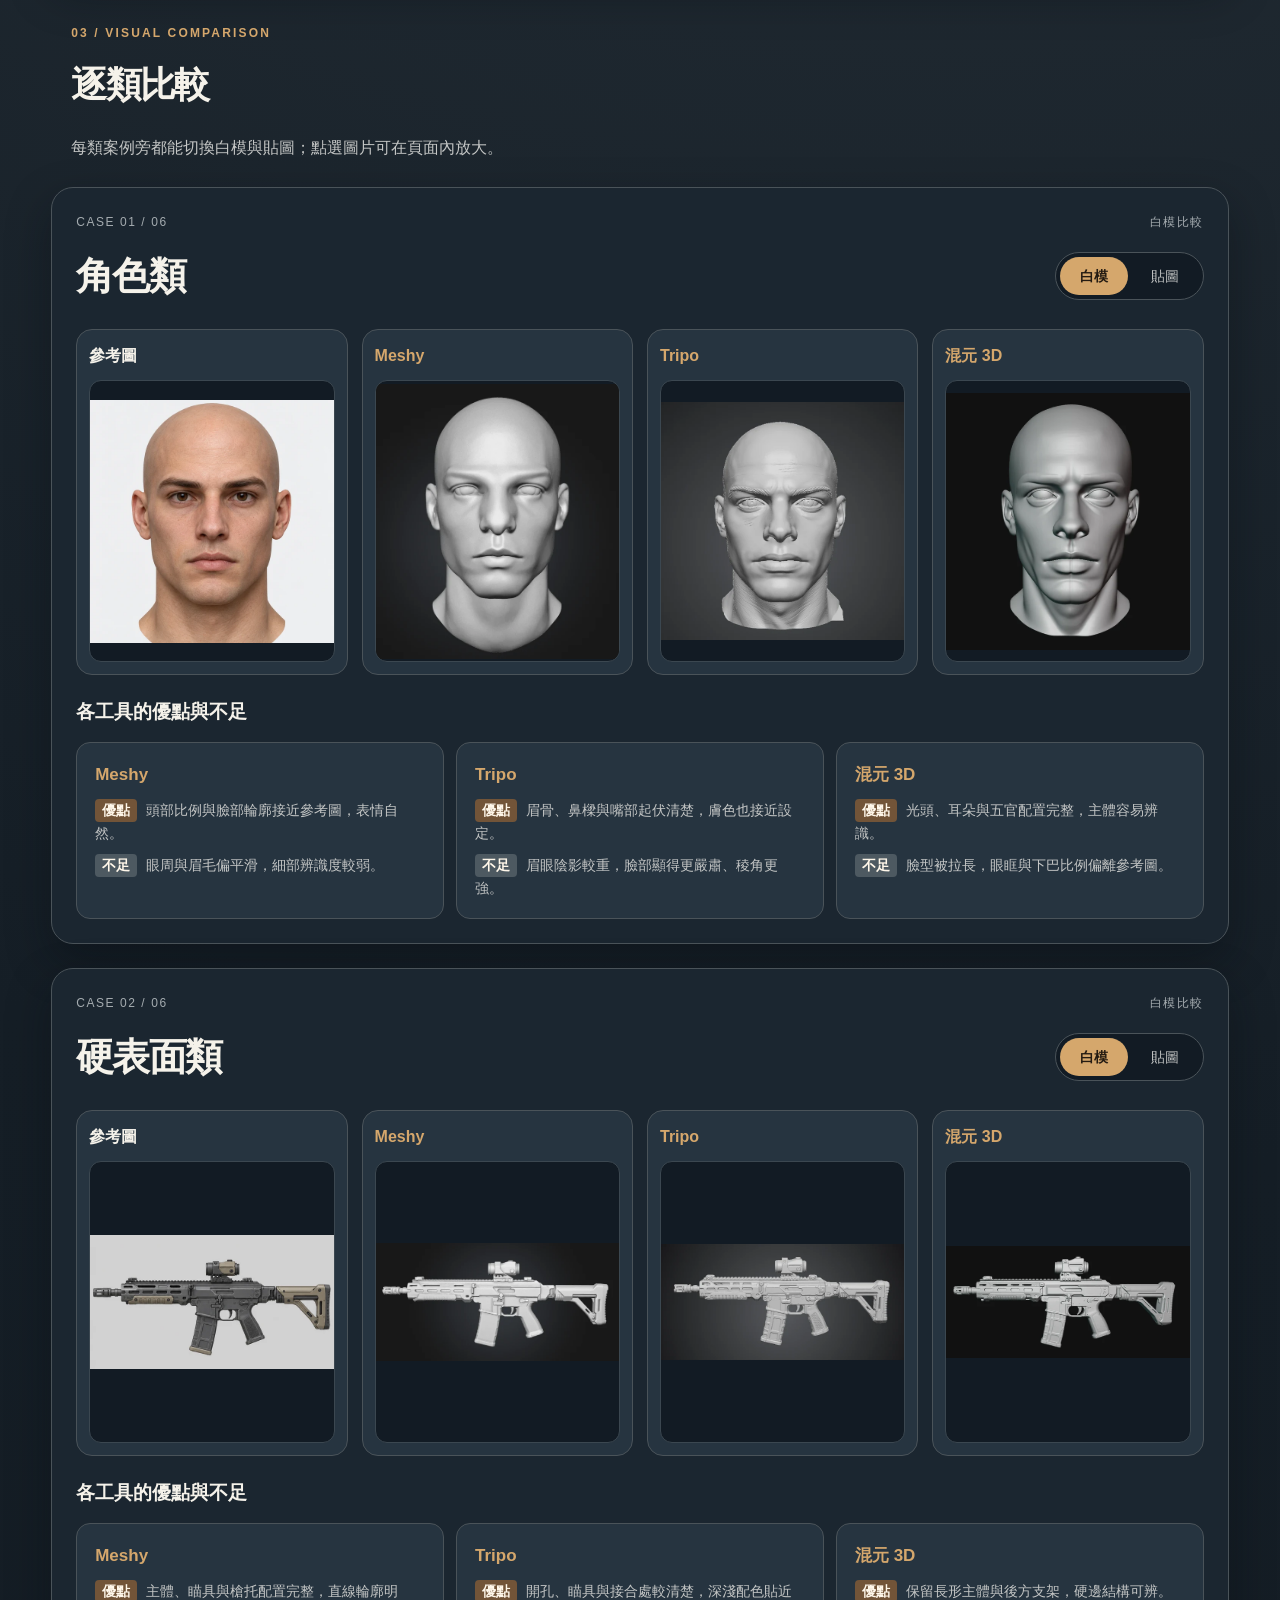
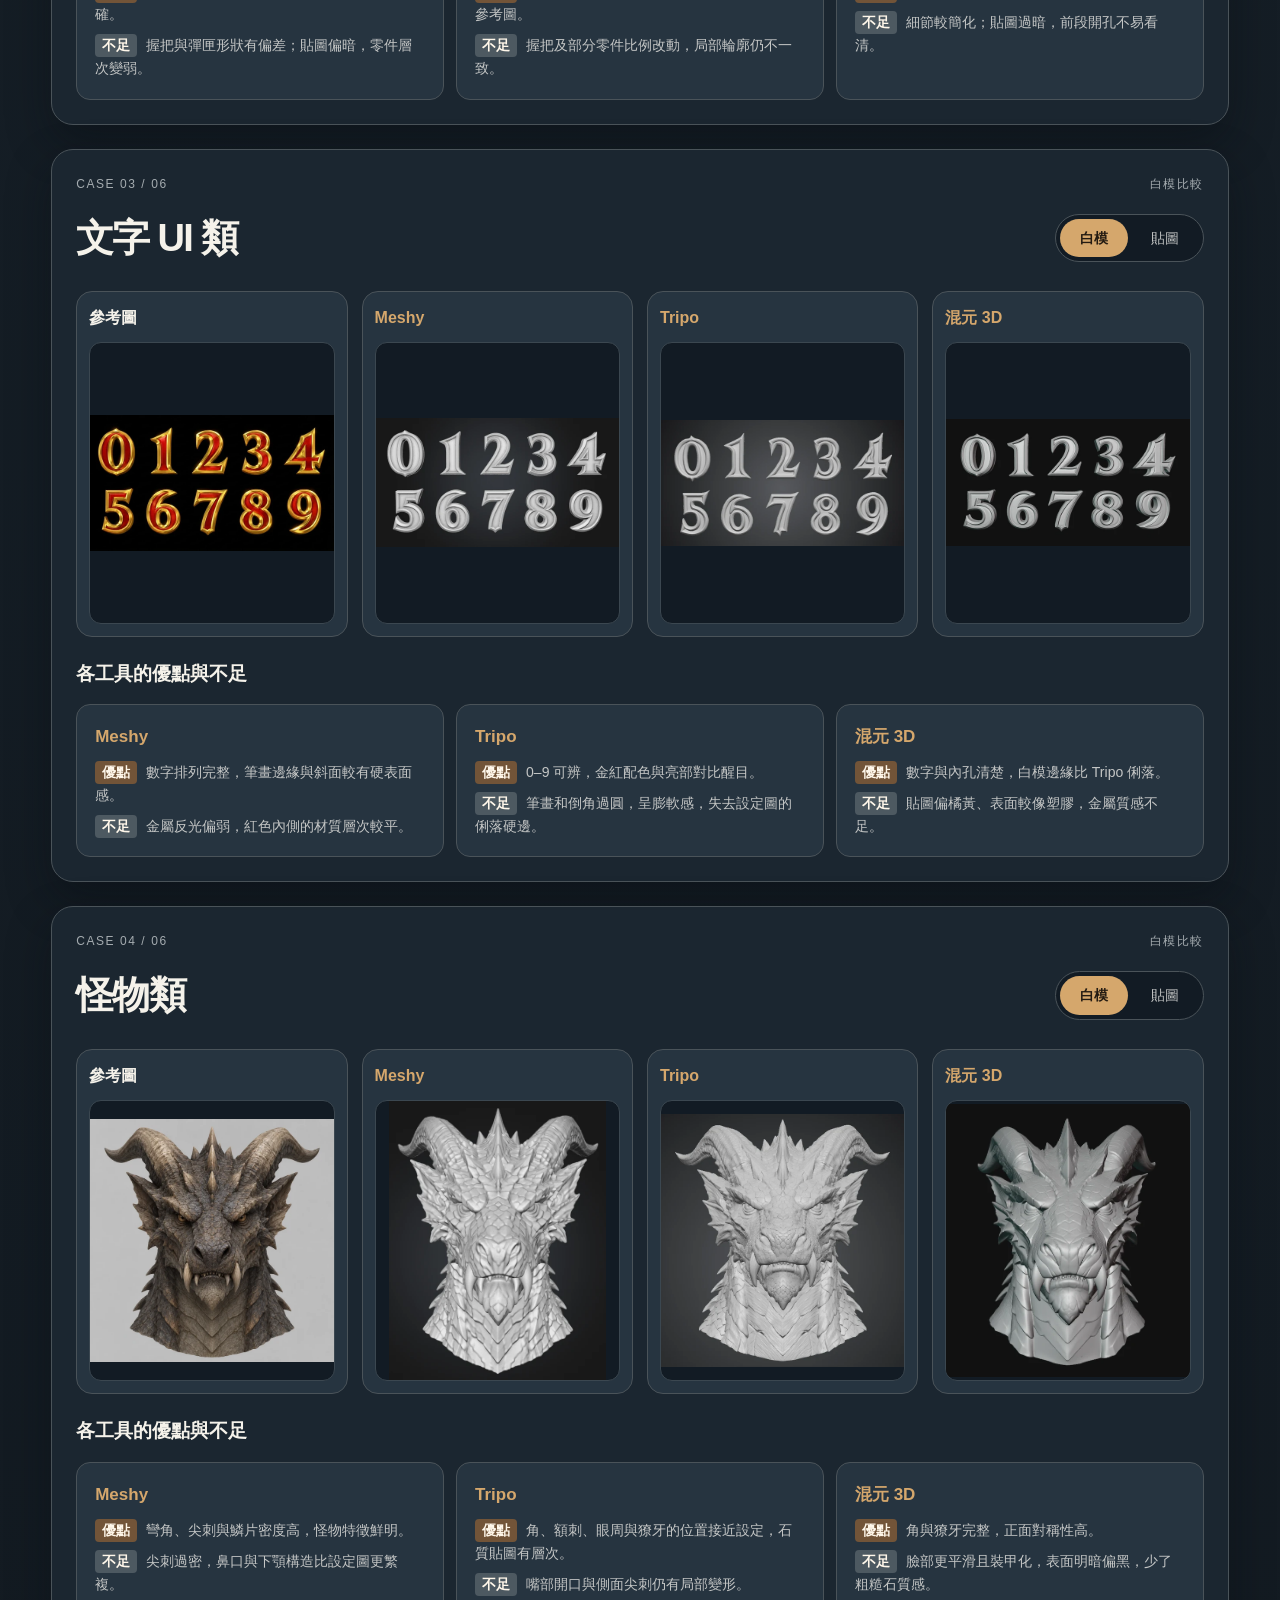
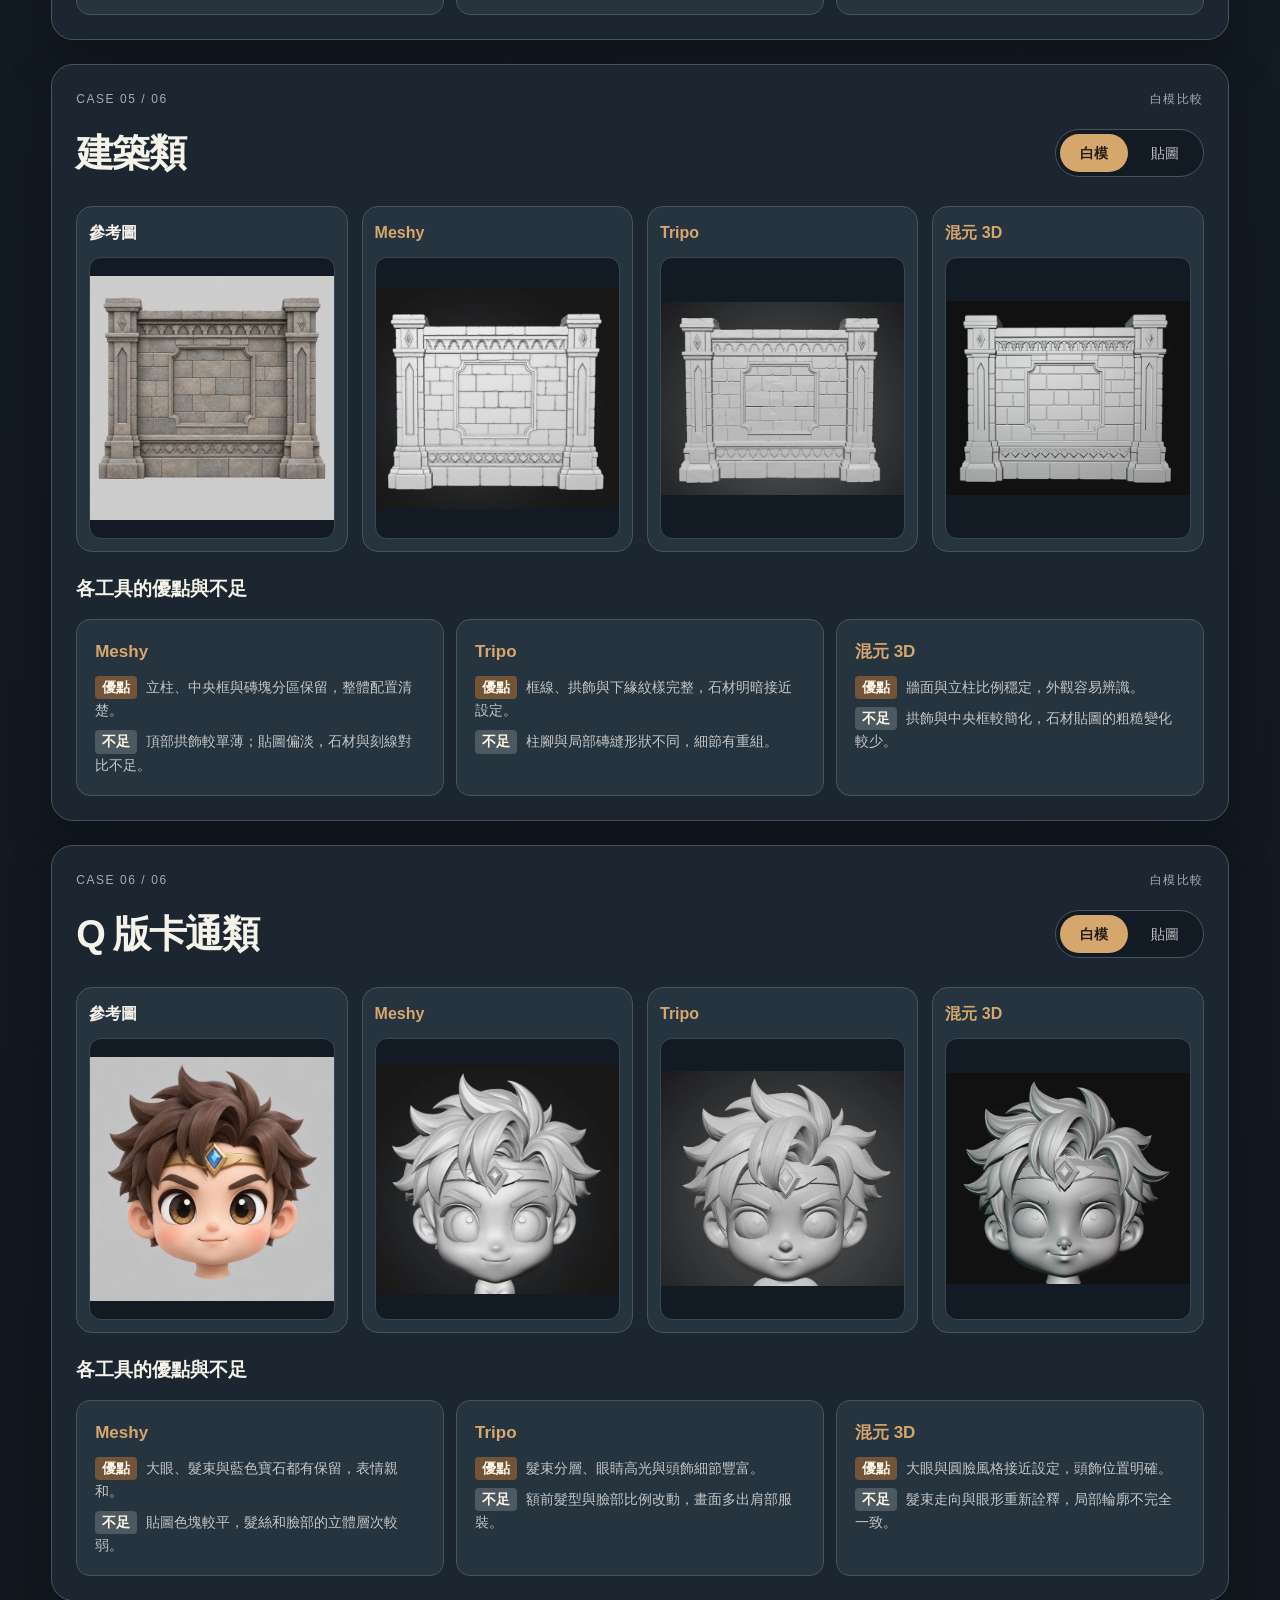
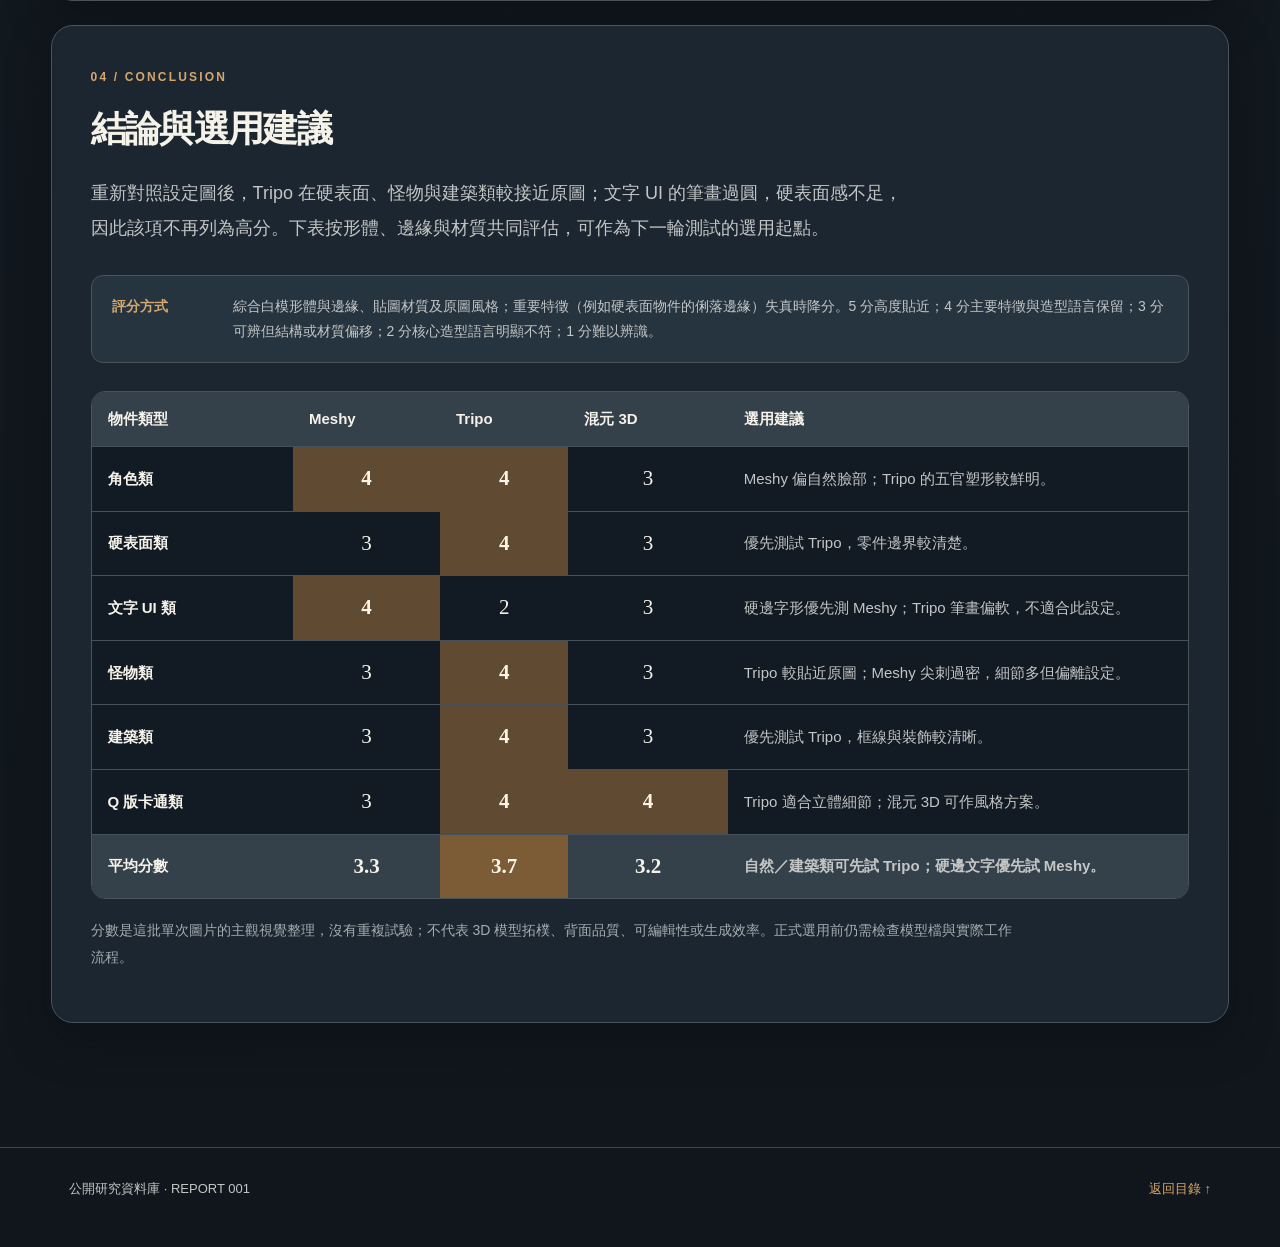
==== commit 01fb0d4b: "Load lightweight image previews and defer original images until zoom" ====
--- a/reports/3d-generation-comparison.html
+++ b/reports/3d-generation-comparison.html
@@ -10,7 +10,7 @@
   <link rel="stylesheet" href="../styles.css">
   <link rel="stylesheet" href="../report-controls.css">
   <link rel="stylesheet" href="../theme-b8.css">
-  <script src="../report.js" defer></script>
+  <script src="../report.js?v=2" defer></script>
 </head>
 <body class="b8-theme">
   <header class="site-header"><a class="brand" href="../" aria-label="公開研究資料庫首頁"><span class="brand-mark">R<span class="brand-dot">·</span></span><span>公開研究資料庫</span></a><nav aria-label="主選單"><a href="../">研究目錄</a></nav></header>
